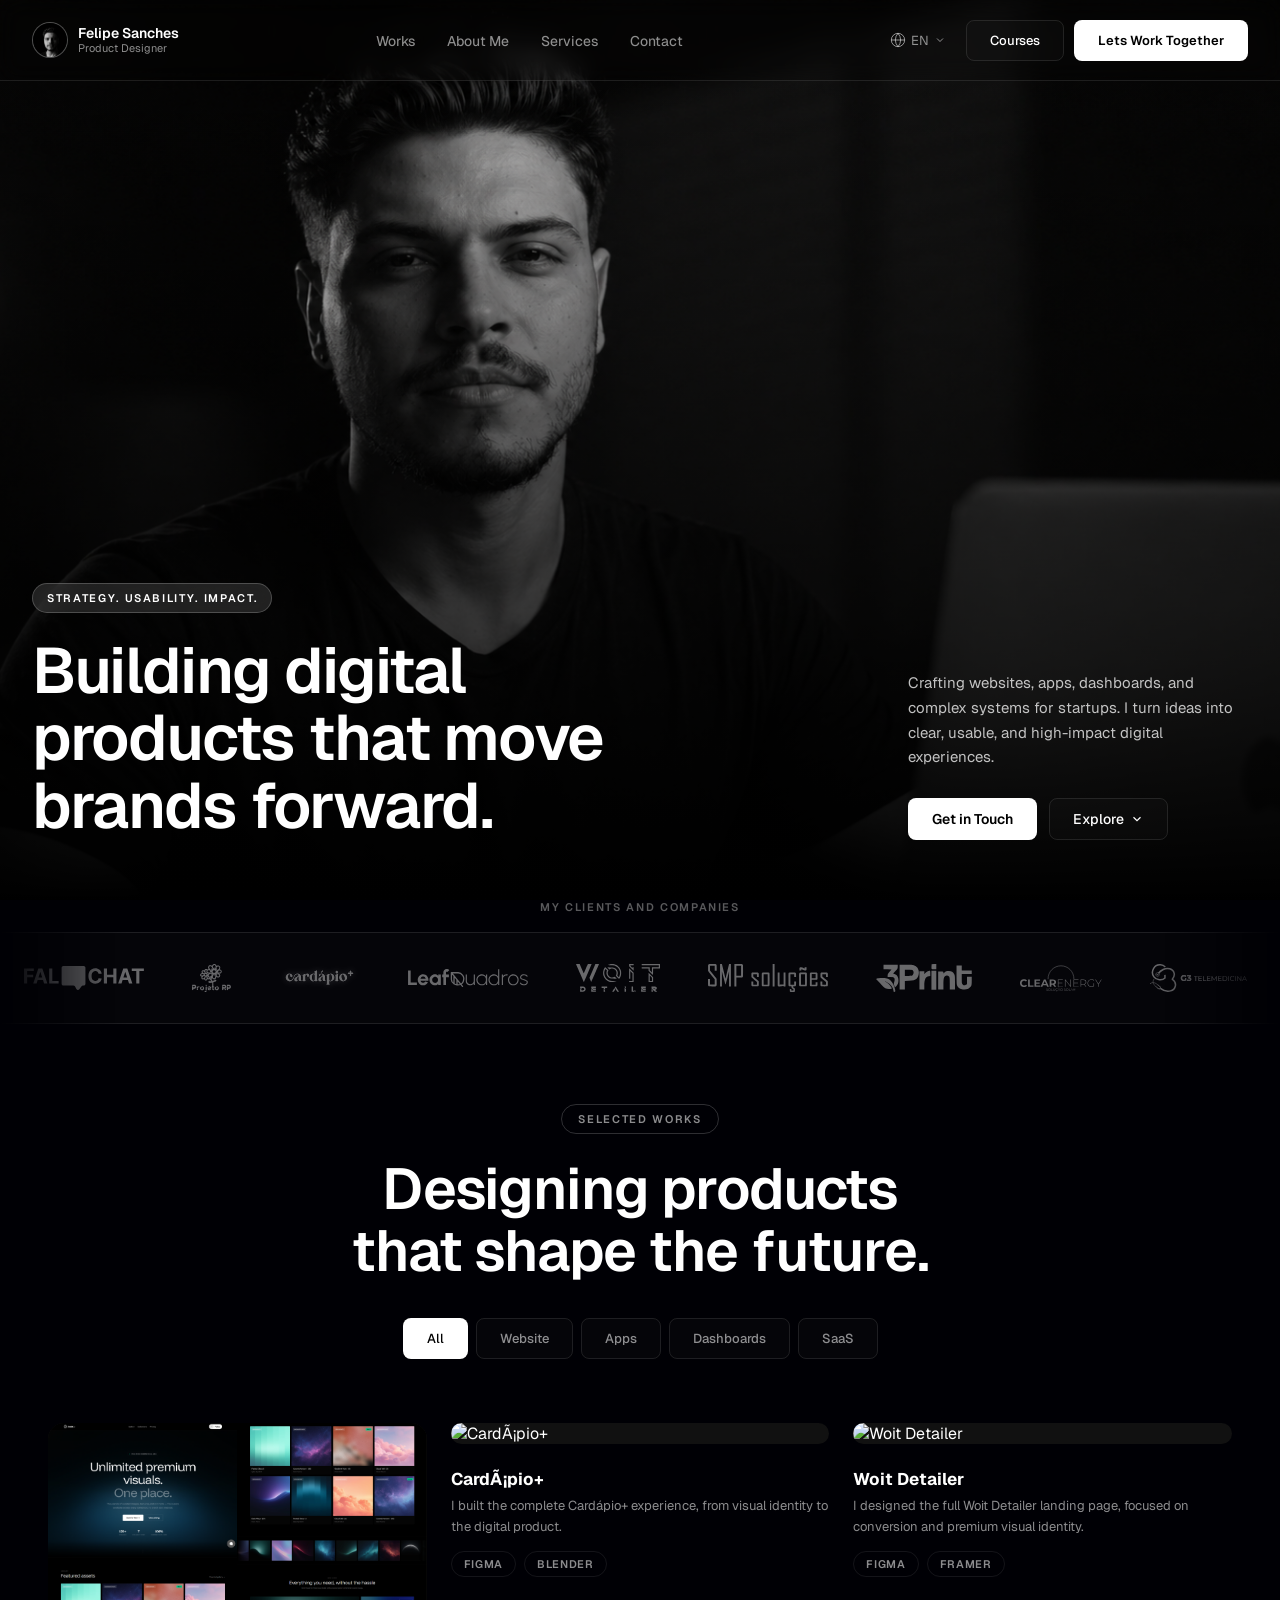
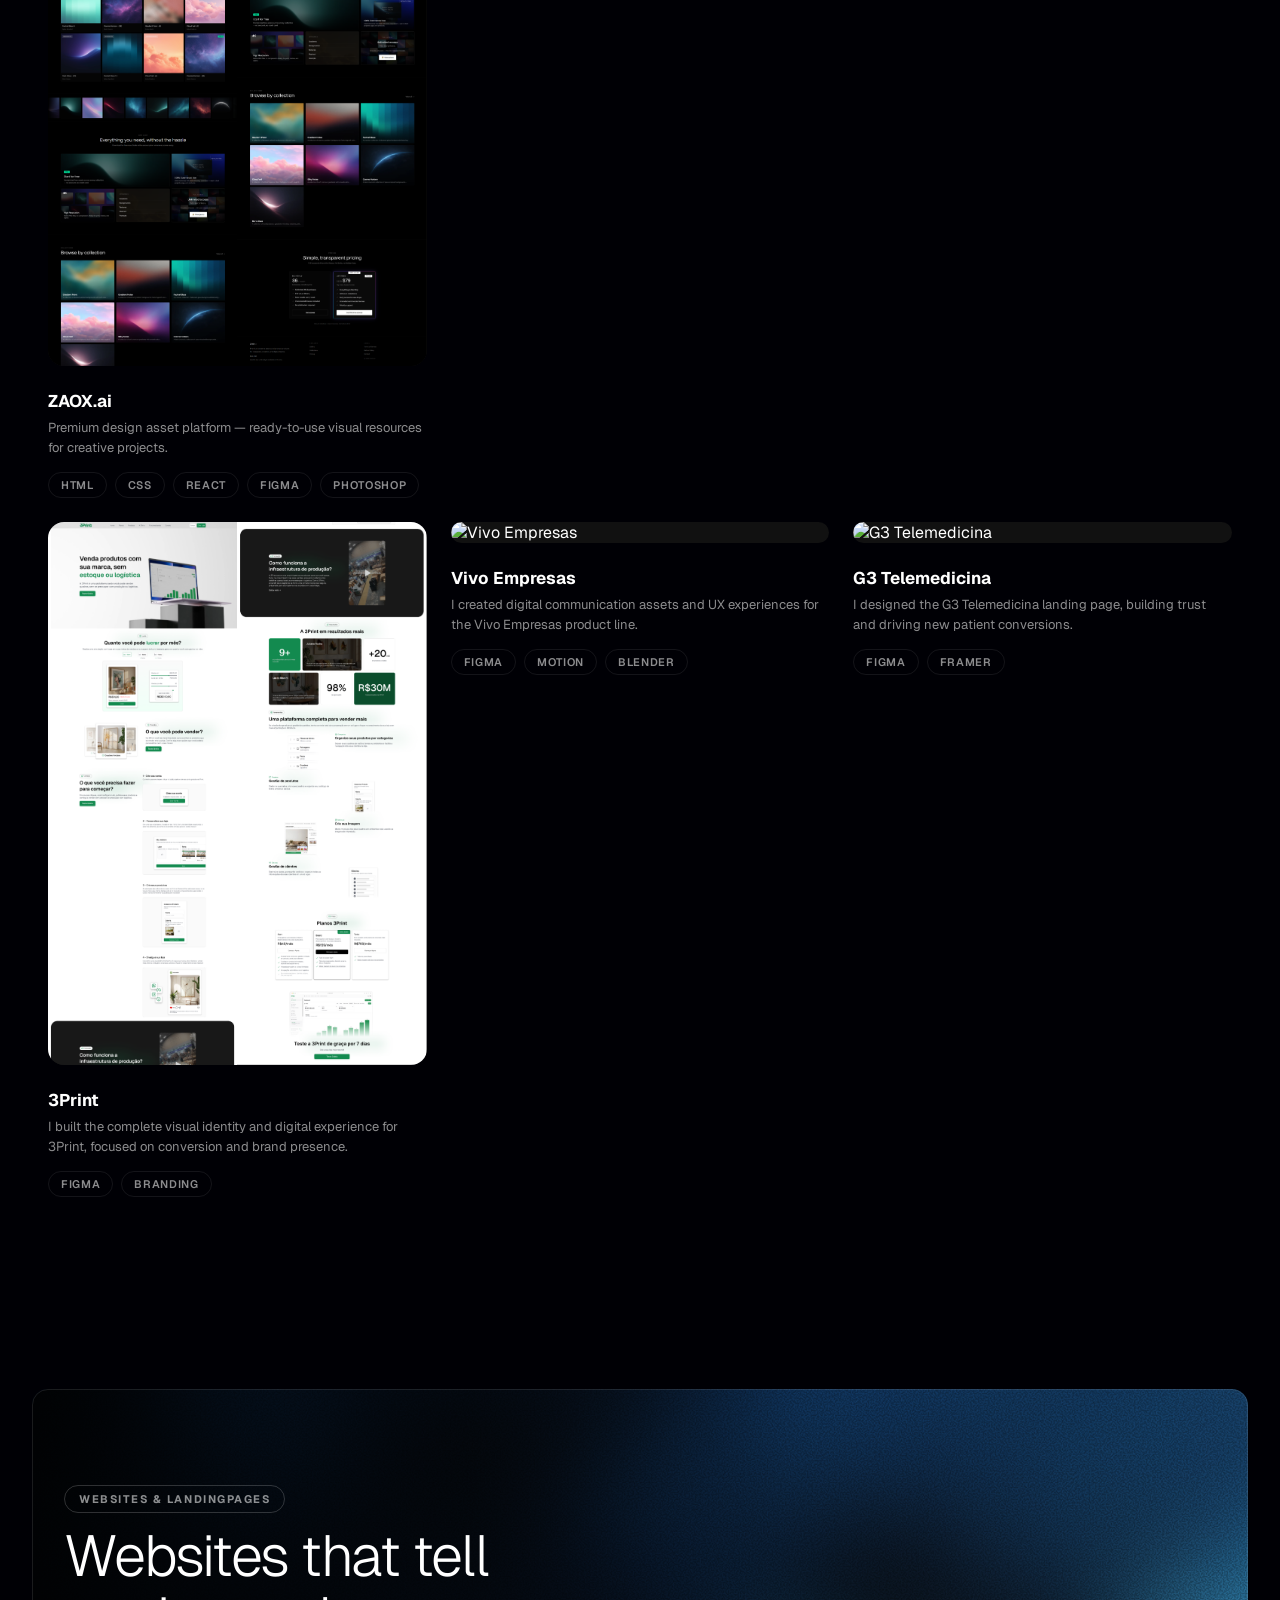
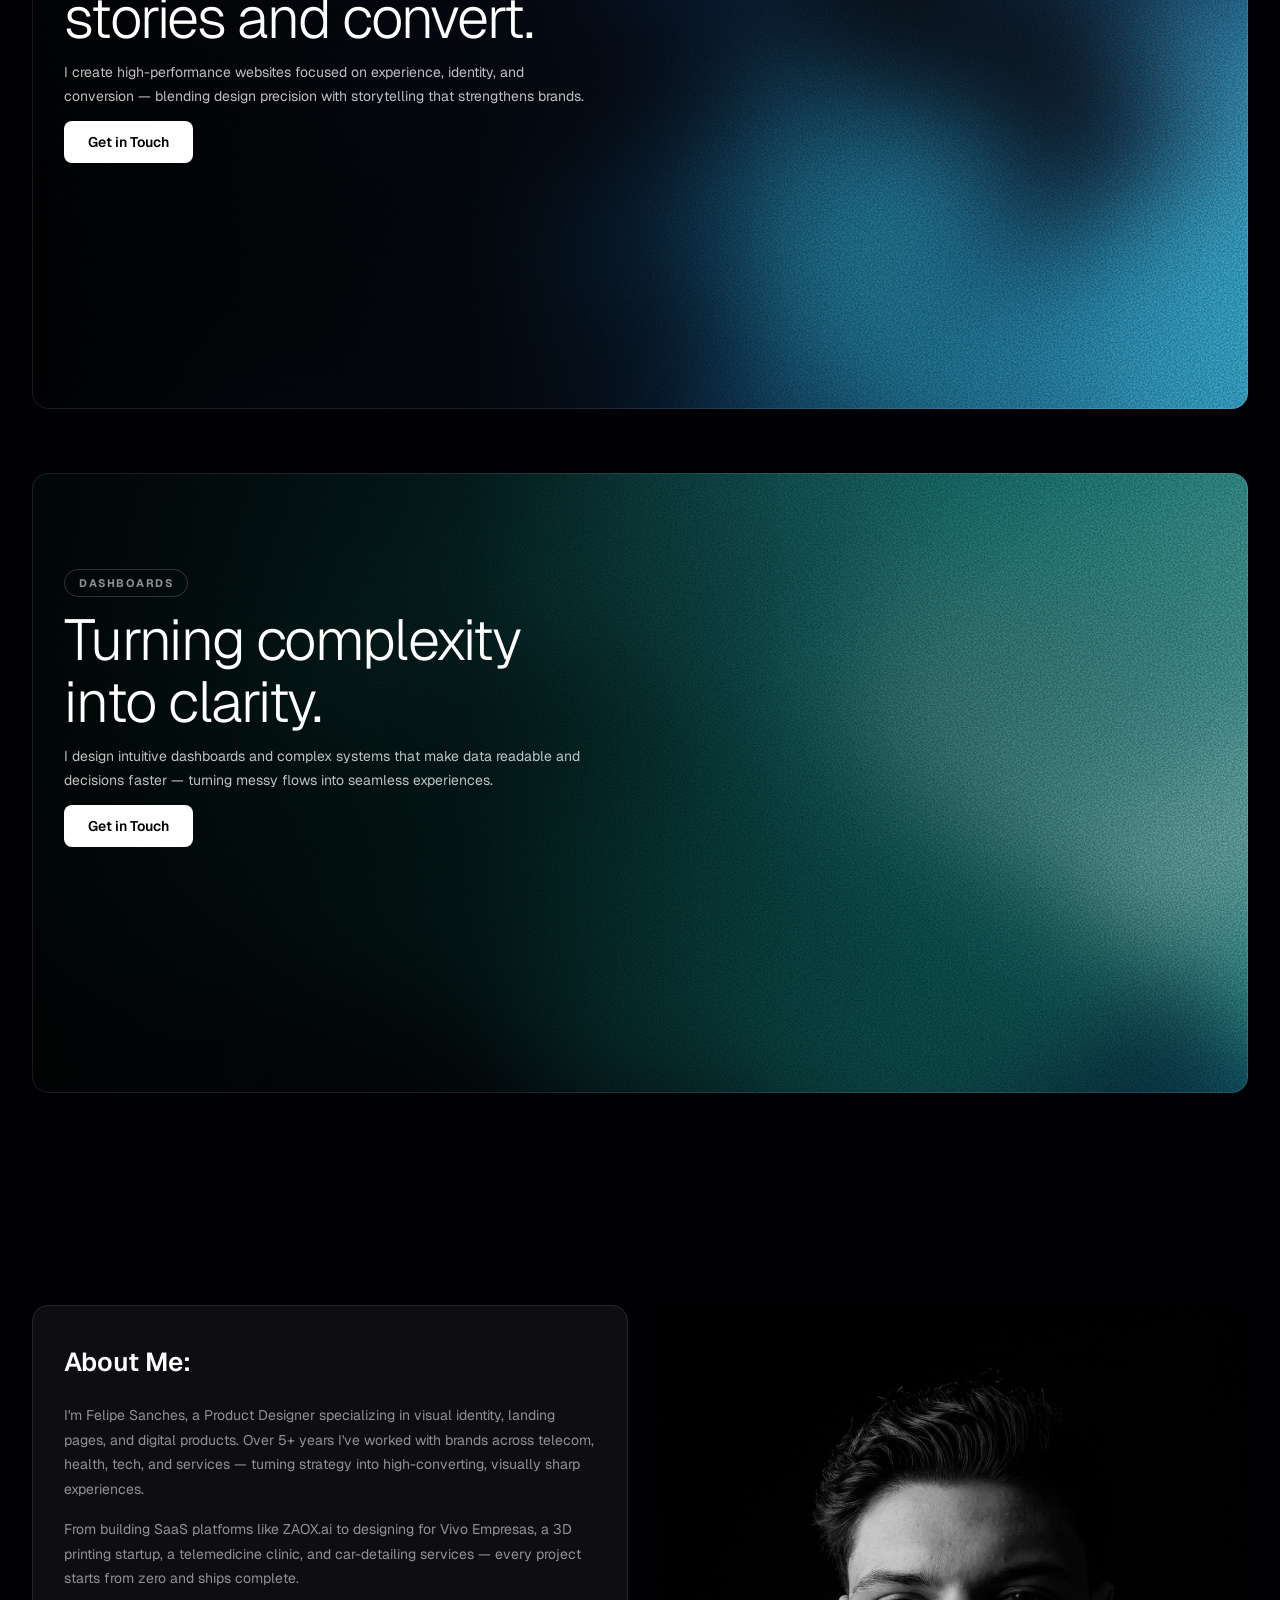
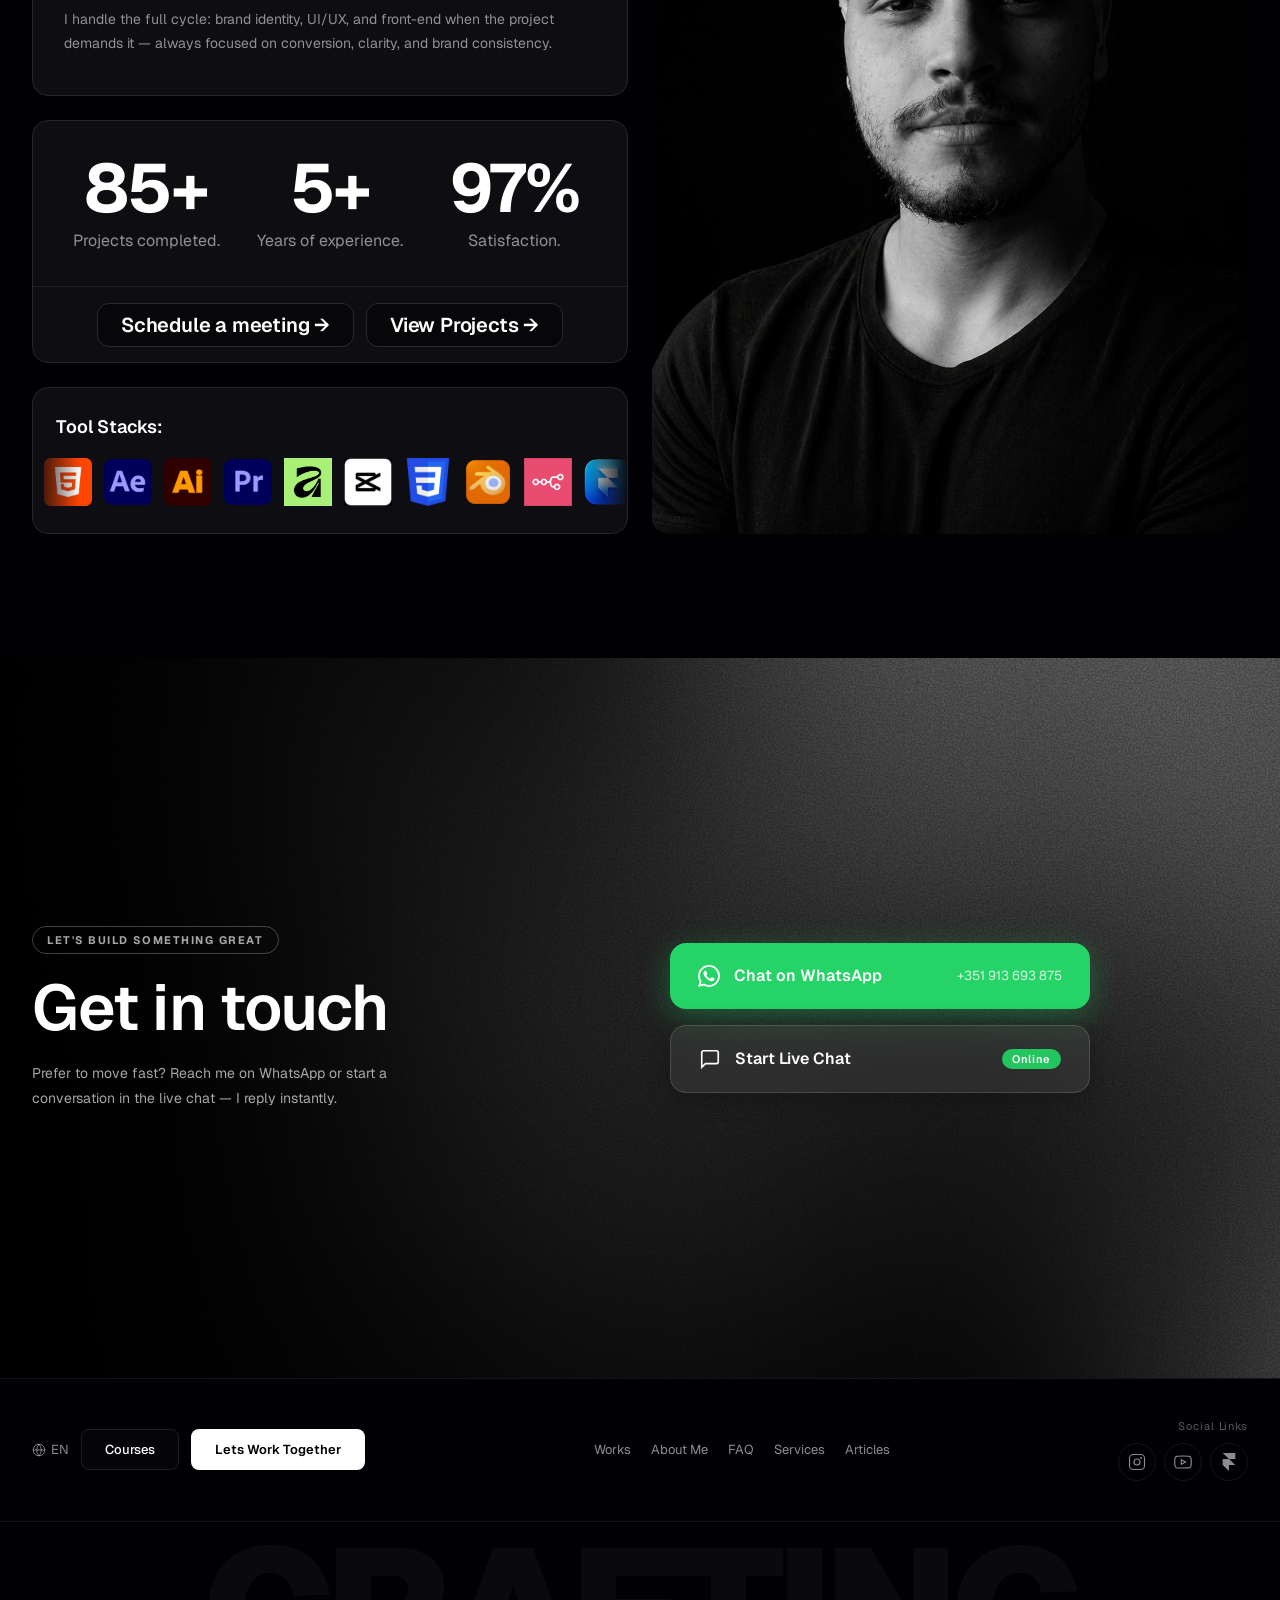
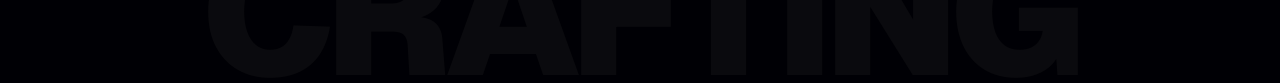
==== index.html @ 15ce6ab5 "fix: rename image files with spaces to hyphens" ====
﻿<!DOCTYPE html>
<html lang="en">
<head>
    <meta charset="UTF-8">
    <meta name="viewport" content="width=device-width, initial-scale=1.0">
    <title>Felipe Sanches | Product Designer</title>
    <meta name="description" content="Product Designer crafting websites, apps, dashboards and complex systems for startups.">
    <link rel="icon" type="image/svg+xml" href="./favicon.svg">
    <link rel="stylesheet" href="styles.css">
    <link rel="preconnect" href="https://fonts.googleapis.com">
    <link rel="preconnect" href="https://fonts.gstatic.com" crossorigin>
    <link href="https://fonts.googleapis.com/css2?family=Geist:wght@100..900&display=swap" rel="stylesheet">
</head>
<body>

    <!-- NAVBAR -->
    <nav class="navbar" id="navbar">
        <div class="nav-inner">
            <a href="#" class="nav-logo">
                <div class="nav-logo-avatar"><img src="./img/FelipeSanches.png" alt="Felipe Sanches"></div>
                <div class="nav-logo-text">
                    <span class="nav-logo-name">Felipe Sanches</span>
                    <span class="nav-logo-role">Product Designer</span>
                </div>
            </a>
            <ul class="nav-links" id="navLinks">
                <li><a href="#works" class="nav-link">Works</a></li>
                <li><a href="#about" class="nav-link">About Me</a></li>
                <li><a href="#services" class="nav-link">Services</a></li>
                <li><a href="#contact" class="nav-link">Contact</a></li>
            </ul>
            <div class="nav-actions">
                <div class="lang-selector" onclick="toggleLang()" style="cursor:pointer" title="Switch language / Trocar idioma">
                    <svg width="16" height="16" viewBox="0 0 24 24" fill="none" stroke="currentColor" stroke-width="1.5"><circle cx="12" cy="12" r="10"/><path d="M2 12h20M12 2a15.3 15.3 0 0 1 4 10 15.3 15.3 0 0 1-4 10 15.3 15.3 0 0 1-4-10 15.3 15.3 0 0 1 4-10z"/></svg>
                    <span class="lang-label">EN</span>
                    <svg width="12" height="12" viewBox="0 0 24 24" fill="none" stroke="currentColor" stroke-width="2"><path d="m6 9 6 6 6-6"/></svg>
                </div>
                <a href="#contact" class="btn-courses">Courses</a>
                <a href="#contact" class="btn-cta">Lets Work Together</a>
            </div>
            <button class="menu-btn" id="menuBtn" aria-label="Menu">
                <span></span><span></span>
            </button>
        </div>
        <div class="mobile-menu" id="mobileMenu">
            <ul>
                <li><a href="#works">Works</a></li>
                <li><a href="#about">About Me</a></li>
                <li><a href="#services">Services</a></li>
                <li><a href="#contact">Contact</a></li>
            </ul>
            <a href="#contact" class="btn-cta w-full">Lets Work Together</a>
        </div>
    </nav>

    <!-- HERO -->
    <section class="hero" id="home">
        <div class="hero-bg">
            <img src="./img/FelipeSanchesHERObg.png" alt="Designer working" class="hero-img">
            <div class="hero-overlay"></div>
        </div>
        <div class="hero-inner">
            <div class="hero-content">
                <div class="hero-badge">STRATEGY. USABILITY. IMPACT.</div>
                <h1 class="hero-heading">Building digital<br>products that move<br>brands forward.</h1>
            </div>
            <div class="hero-right">
                <p class="hero-desc">Crafting websites, apps, dashboards, and complex systems for startups. I turn ideas into clear, usable, and high-impact digital experiences.</p>
                <div class="hero-btns">
                    <a href="#contact" class="btn-primary">Get in Touch</a>
                    <a href="#works" class="btn-ghost"><span data-i18n="hero.explore">Explore</span> <svg width="14" height="14" viewBox="0 0 24 24" fill="none" stroke="currentColor" stroke-width="2"><path d="m6 9 6 6 6-6"/></svg></a>
                </div>
            </div>
        </div>
    </section>

    <!-- CLIENTS -->
    <section class="clients">
        <p class="clients-label">MY CLIENTS AND COMPANIES</p>
        <div class="clients-track-wrapper">
            <div class="clients-track">
                <div class="clients-logos">
                    <span class="client-logo"><img src="./img/Empresas/FALAICHAT.svg" alt="Falaichat"></span>
                    <span class="client-logo"><img src="./img/Empresas/Frame-135.svg" alt="Cliente"></span>
                    <span class="client-logo"><img src="./img/Empresas/Frame-136.svg" alt="Cliente"></span>
                    <span class="client-logo"><img src="./img/Empresas/Frame-14.svg" alt="Cliente"></span>
                    <span class="client-logo"><img src="./img/Empresas/Frame-47.svg" alt="Cliente"></span>
                    <span class="client-logo"><img src="./img/Empresas/Group-34.svg" alt="Cliente"></span>
                    <span class="client-logo"><img src="./img/Empresas/3printsvg-2.svg" alt="3Print"></span>
                    <span class="client-logo"><img src="./img/Empresas/CLEARENERGYLogoPP-1.svg" alt="Clear Energy"></span>
                    <span class="client-logo"><img src="./img/Empresas/layer1.svg" alt="Cliente"></span>
                    <span class="client-logo"><img src="./img/Empresas/LOGO-BILLACHI-PARA-FUNDO-BRANCO-2.svg" alt="Billachi"></span>
                    <span class="client-logo"><img src="./img/Empresas/path1.svg" alt="Cliente"></span>
                    <span class="client-logo"><img src="./img/Empresas/Zaox.svg" alt="ZAOX.ai"></span>
                </div>
                <div class="clients-logos" aria-hidden="true">
                    <span class="client-logo"><img src="./img/Empresas/FALAICHAT.svg" alt="Falaichat"></span>
                    <span class="client-logo"><img src="./img/Empresas/Frame-135.svg" alt="Cliente"></span>
                    <span class="client-logo"><img src="./img/Empresas/Frame-136.svg" alt="Cliente"></span>
                    <span class="client-logo"><img src="./img/Empresas/Frame-14.svg" alt="Cliente"></span>
                    <span class="client-logo"><img src="./img/Empresas/Frame-47.svg" alt="Cliente"></span>
                    <span class="client-logo"><img src="./img/Empresas/Group-34.svg" alt="Cliente"></span>
                    <span class="client-logo"><img src="./img/Empresas/3printsvg-2.svg" alt="3Print"></span>
                    <span class="client-logo"><img src="./img/Empresas/CLEARENERGYLogoPP-1.svg" alt="Clear Energy"></span>
                    <span class="client-logo"><img src="./img/Empresas/layer1.svg" alt="Cliente"></span>
                    <span class="client-logo"><img src="./img/Empresas/LOGO-BILLACHI-PARA-FUNDO-BRANCO-2.svg" alt="Billachi"></span>
                    <span class="client-logo"><img src="./img/Empresas/path1.svg" alt="Cliente"></span>
                    <span class="client-logo"><img src="./img/Empresas/Zaox.svg" alt="ZAOX.ai"></span>
                </div>
                <div class="clients-logos" aria-hidden="true">
                    <span class="client-logo"><img src="./img/Empresas/FALAICHAT.svg" alt="Falaichat"></span>
                    <span class="client-logo"><img src="./img/Empresas/Frame-135.svg" alt="Cliente"></span>
                    <span class="client-logo"><img src="./img/Empresas/Frame-136.svg" alt="Cliente"></span>
                    <span class="client-logo"><img src="./img/Empresas/Frame-14.svg" alt="Cliente"></span>
                    <span class="client-logo"><img src="./img/Empresas/Frame-47.svg" alt="Cliente"></span>
                    <span class="client-logo"><img src="./img/Empresas/Group-34.svg" alt="Cliente"></span>
                    <span class="client-logo"><img src="./img/Empresas/3printsvg-2.svg" alt="3Print"></span>
                    <span class="client-logo"><img src="./img/Empresas/CLEARENERGYLogoPP-1.svg" alt="Clear Energy"></span>
                    <span class="client-logo"><img src="./img/Empresas/layer1.svg" alt="Cliente"></span>
                    <span class="client-logo"><img src="./img/Empresas/LOGO-BILLACHI-PARA-FUNDO-BRANCO-2.svg" alt="Billachi"></span>
                    <span class="client-logo"><img src="./img/Empresas/path1.svg" alt="Cliente"></span>
                    <span class="client-logo"><img src="./img/Empresas/Zaox.svg" alt="ZAOX.ai"></span>
                </div>
            </div>
        </div>
    </section>

    <!-- SELECTED WORKS -->
    <section class="works" id="works">
        <div class="works-header">
            <div class="works-tag-pill">SELECTED WORKS</div>
            <h2 class="works-title">Designing products<br>that shape the future.</h2>
            <div class="works-filters">
                <button class="filter-btn active" data-filter="all">All</button>
                <button class="filter-btn" data-filter="website">Website</button>
                <button class="filter-btn" data-filter="apps">Apps</button>
                <button class="filter-btn" data-filter="dashboards">Dashboards</button>
                <button class="filter-btn" data-filter="saas">SaaS</button>
            </div>
        </div>
        <div class="works-grid" id="worksGrid">
            <div class="work-card" data-category="saas website" data-i18n-desc="proj.zaox.desc"
                data-title="ZAOX.ai"
                data-badge="SAAS"
                data-desc="Premium design asset platform â€” ready-to-use visual resources for creative projects."
                data-client="ZAOX.ai"
                data-services="UI/UX Design, Branding, Development"
                data-industry="Design Tools"
                data-country="Brasil"
                data-img="./img/Projetos/ZAOX.ai-LP.png"
                data-link="https://zaoxai.art"
                data-gallery='["./img/Projetos/ZAOX.ai-GALLERY.png","./img/Projetos/ZAOX.ai-POST-1.png","./img/Projetos/ZAOX.ai-POST-2.png","./img/Projetos/ZAOX.ai-POST-3.png","./img/Projetos/ZAOX.ai-POST-4.png"]'>
                <div class="work-card-img">
                    <img src="./img/Projetos/ZAOX.ai-view.png" alt="ZAOX.ai" loading="lazy">
                    <div class="work-card-overlay"><a href="#" class="work-view-btn js-open-project">View Project &#x2197;</a></div>
                </div>
                <div class="work-card-info">
                    <h3 class="work-card-title">ZAOX.ai</h3>
                    <p class="work-card-desc">Premium design asset platform â€” ready-to-use visual resources for creative projects.</p>
                    <div class="work-card-tags"><span class="work-tag">HTML</span><span class="work-tag">CSS</span><span class="work-tag">REACT</span><span class="work-tag">FIGMA</span><span class="work-tag">PHOTOSHOP</span></div>
                </div>
            </div>
            <div class="work-card" data-category="saas dashboards" data-i18n-desc="proj.cardapio.desc"
                data-title="CardÃ¡pio+"
                data-badge="SAAS"
                data-desc="I built the complete CardÃ¡pio+ experience, from visual identity to the digital product."
                data-client="CardÃ¡pio+"
                data-services="UI/UX Design, Branding"
                data-industry="Food &amp; Tech"
                data-country="Brasil"
                data-img="./img/projetos/Cardapio-projeto.png"
                data-link="">
                <div class="work-card-img">
                    <img src="./img/projetos/Cardapio-view.png" alt="CardÃ¡pio+" loading="lazy">
                    <div class="work-card-overlay"><a href="#" class="work-view-btn js-open-project">View Project &#x2197;</a></div>
                </div>
                <div class="work-card-info">
                    <h3 class="work-card-title">CardÃ¡pio+</h3>
                    <p class="work-card-desc">I built the complete CardÃ¡pio+ experience, from visual identity to the digital product.</p>
                    <div class="work-card-tags"><span class="work-tag">FIGMA</span><span class="work-tag">BLENDER</span></div>
                </div>
            </div>
            <div class="work-card" data-category="website" data-i18n-desc="proj.woit.desc"
                data-title="Woit Detailer"
                data-badge="WEBSITE"
                data-desc="I designed the full Woit Detailer landing page, focused on conversion and premium visual identity."
                data-client="Woit Detailer"
                data-services="UI/UX Design, Landing Page"
                data-industry="Automotive"
                data-country="Brasil"
                data-img="./img/projetos/Woit-LP.png"
                data-link="">
                <div class="work-card-img">
                    <img src="./img/projetos/Woit-view.png" alt="Woit Detailer" loading="lazy">
                    <div class="work-card-overlay"><a href="#" class="work-view-btn js-open-project">View Project &#x2197;</a></div>
                </div>
                <div class="work-card-info">
                    <h3 class="work-card-title">Woit Detailer</h3>
                    <p class="work-card-desc">I designed the full Woit Detailer landing page, focused on conversion and premium visual identity.</p>
                    <div class="work-card-tags"><span class="work-tag">FIGMA</span><span class="work-tag">FRAMER</span></div>
                </div>
            </div>
            <div class="work-card" data-category="saas" data-i18n-desc="proj.3print.desc"
                data-title="3Print"
                data-badge="SAAS"
                data-desc="I built the complete visual identity and digital experience for 3Print, focused on conversion and brand presence."
                data-client="3Print"
                data-services="UI/UX Design, Branding"
                data-industry="3D Printing"
                data-country="Brasil"
                data-img="./img/Projetos/3print-LP.png"
                data-link="">
                <div class="work-card-img">
                    <img src="./img/Projetos/3Print-view.png" alt="3Print" loading="lazy">
                    <div class="work-card-overlay"><a href="#" class="work-view-btn js-open-project">View Project &#x2197;</a></div>
                </div>
                <div class="work-card-info">
                    <h3 class="work-card-title">3Print</h3>
                    <p class="work-card-desc">I built the complete visual identity and digital experience for 3Print, focused on conversion and brand presence.</p>
                    <div class="work-card-tags"><span class="work-tag">FIGMA</span><span class="work-tag">BRANDING</span></div>
                </div>
            </div>
            <div class="work-card" data-category="website" data-i18n-desc="proj.vivo.desc"
                data-title="Vivo Empresas"
                data-badge="WEBSITE"
                data-desc="I created digital communication assets and UX experiences for the Vivo Empresas product line."
                data-client="Vivo Empresas"
                data-services="UI/UX Design, Motion"
                data-industry="Telecom"
                data-country="Brasil"
                data-img="./img/projetos/VivoEmpresas-LP.png"
                data-videos='["./img/projetos/VivoChip-video.mp4","./img/projetos/VivoSMP-video.mp4"]'
                data-link="">
                <div class="work-card-img">
                    <img src="./img/projetos/VivoEmpresas-view.png" alt="Vivo Empresas" loading="lazy">
                    <div class="work-card-overlay"><a href="#" class="work-view-btn js-open-project">View Project &#x2197;</a></div>
                </div>
                <div class="work-card-info">
                    <h3 class="work-card-title">Vivo Empresas</h3>
                    <p class="work-card-desc">I created digital communication assets and UX experiences for the Vivo Empresas product line.</p>
                    <div class="work-card-tags"><span class="work-tag">FIGMA</span><span class="work-tag">MOTION</span><span class="work-tag">BLENDER</span></div>
                </div>
            </div>
            <div class="work-card" data-category="website" data-i18n-desc="proj.g3.desc"
                data-title="G3 Telemedicina"
                data-badge="WEBSITE"
                data-desc="I designed the G3 Telemedicina landing page, building trust and driving new patient conversions."
                data-client="G3 Telemedicina"
                data-services="UI/UX Design, Landing Page"
                data-industry="Health &amp; Tech"
                data-country="Brasil"
                data-img="./img/projetos/G3telemedicina-LP.png"
                data-link="">
                <div class="work-card-img">
                    <img src="./img/projetos/G3telemedicina-view.png" alt="G3 Telemedicina" loading="lazy">
                    <div class="work-card-overlay"><a href="#" class="work-view-btn js-open-project">View Project &#x2197;</a></div>
                </div>
                <div class="work-card-info">
                    <h3 class="work-card-title">G3 Telemedicina</h3>
                    <p class="work-card-desc">I designed the G3 Telemedicina landing page, building trust and driving new patient conversions.</p>
                    <div class="work-card-tags"><span class="work-tag">FIGMA</span><span class="work-tag">FRAMER</span></div>
                </div>
            </div>
        </div>
    </section>

    <!-- SERVICES -->
    <section class="services" id="services">
        <div class="service-block">
            <div class="service-media" aria-hidden="true">
                <img src="./img/bg1.png" alt="" class="service-video">
            </div>
            <div class="service-info">
                <div class="service-tag">WEBSITES &amp; LANDINGPAGES</div>
                <h2 class="service-title">Websites that tell<br>stories and convert.</h2>
                <p class="service-desc">I create high-performance websites focused on experience, identity, and conversion â€” blending design precision with storytelling that strengthens brands.</p>
                <a href="#contact" class="btn-primary">Get in Touch</a>
            </div>
        </div>
        <div class="service-block service-block--reverse">
            <div class="service-media" aria-hidden="true">
                <img src="./img/bg2.png" alt="" class="service-video">
            </div>
            <div class="service-info">
                <div class="service-tag">DASHBOARDS</div>
                <h2 class="service-title">Turning complexity<br>into clarity.</h2>
                <p class="service-desc">I design intuitive dashboards and complex systems that make data readable and decisions faster â€” turning messy flows into seamless experiences.</p>
                <a href="#contact" class="btn-primary">Get in Touch</a>
            </div>
        </div>
    </section>

    <!-- ABOUT -->
    <section class="about" id="about">
        <div class="about-inner">
            <div class="about-left">
                <div class="about-card">
                    <h2 class="about-card-title">About Me:</h2>
                    <div class="about-card-text">
                        <p>I'm Felipe Sanches, a Product Designer specializing in visual identity, landing pages, and digital products. Over 5+ years I've worked with brands across telecom, health, tech, and services â€” turning strategy into high-converting, visually sharp experiences.</p>
                        <p>From building SaaS platforms like ZAOX.ai to designing for Vivo Empresas, a 3D printing startup, a telemedicine clinic, and car-detailing services â€” every project starts from zero and ships complete.</p>
                        <p>I handle the full cycle: brand identity, UI/UX, and front-end when the project demands it â€” always focused on conversion, clarity, and brand consistency.</p>
                    </div>
                </div>
                <div class="about-insights">
                    <div class="about-stats">
                        <div class="about-stat">
                            <strong>85+</strong>
                            <span>Projects completed.</span>
                        </div>
                        <div class="about-stat">
                            <strong>5+</strong>
                            <span>Years of experience.</span>
                        </div>
                        <div class="about-stat">
                            <strong>97%</strong>
                            <span>Satisfaction.</span>
                        </div>
                    </div>
                    <div class="about-actions">
                        <a href="#contact" class="about-action-btn">Schedule a meeting &#8594;</a>
                        <a href="#works" class="about-action-btn">View Projects &#8594;</a>
                    </div>
                </div>
                <div class="tools-section">
                    <h3 class="tools-title">Tool Stacks:</h3>
                    <div class="tools-track-wrapper">
                        <div class="tools-track">
                            <div class="tools-logos">
                                <div class="tool-item" title="HTML5"><img src="./img/stack/3291670.png" alt="HTML5"></div>
                                <div class="tool-item" title="After Effects"><img src="./img/stack/Adobe_After_Effects_CC_icon.svg.png" alt="After Effects"></div>
                                <div class="tool-item" title="Illustrator"><img src="./img/stack/Adobe_Illustrator_CC_icon.svg.png" alt="Illustrator"></div>
                                <div class="tool-item" title="Premiere Pro"><img src="./img/stack/Adobe_Premiere_Pro_CC_icon.svg.png" alt="Premiere Pro"></div>
                                <div class="tool-item" title="Affinity"><img src="./img/stack/Affinity_(App)_Logo.png" alt="Affinity"></div>
                                <div class="tool-item" title="CapCut"><img src="./img/stack/capcut.png" alt="CapCut"></div>
                                <div class="tool-item" title="CSS3"><img src="./img/stack/CSS3_logo.png" alt="CSS3"></div>
                                <div class="tool-item" title="Blender"><img src="./img/stack/hces62wgka951.png" alt="Blender"></div>
                                <div class="tool-item" title="Maze"><img src="./img/stack/Icon.png" alt="Maze"></div>
                                <div class="tool-item" title="Tool"><img src="./img/stack/KO69hv7r2jYXTKBqqgcCDG2dfo.avif" alt="Tool"></div>
                                <div class="tool-item" title="Tool"><img src="./img/stack/xwl17PxHJRn6p0K1BT1H9bybU0.avif" alt="Tool"></div>
                                <div class="tool-item" title="Tool"><img src="./img/stack/Y9cfcwxthHfkNhD8wKamxbEbVas.avif" alt="Tool"></div>
                            </div>
                            <div class="tools-logos" aria-hidden="true">
                                <div class="tool-item" title="HTML5"><img src="./img/stack/3291670.png" alt="HTML5"></div>
                                <div class="tool-item" title="After Effects"><img src="./img/stack/Adobe_After_Effects_CC_icon.svg.png" alt="After Effects"></div>
                                <div class="tool-item" title="Illustrator"><img src="./img/stack/Adobe_Illustrator_CC_icon.svg.png" alt="Illustrator"></div>
                                <div class="tool-item" title="Premiere Pro"><img src="./img/stack/Adobe_Premiere_Pro_CC_icon.svg.png" alt="Premiere Pro"></div>
                                <div class="tool-item" title="Affinity"><img src="./img/stack/Affinity_(App)_Logo.png" alt="Affinity"></div>
                                <div class="tool-item" title="CapCut"><img src="./img/stack/capcut.png" alt="CapCut"></div>
                                <div class="tool-item" title="CSS3"><img src="./img/stack/CSS3_logo.png" alt="CSS3"></div>
                                <div class="tool-item" title="Blender"><img src="./img/stack/hces62wgka951.png" alt="Blender"></div>
                                <div class="tool-item" title="Maze"><img src="./img/stack/Icon.png" alt="Maze"></div>
                                <div class="tool-item" title="Tool"><img src="./img/stack/KO69hv7r2jYXTKBqqgcCDG2dfo.avif" alt="Tool"></div>
                                <div class="tool-item" title="Tool"><img src="./img/stack/xwl17PxHJRn6p0K1BT1H9bybU0.avif" alt="Tool"></div>
                                <div class="tool-item" title="Tool"><img src="./img/stack/Y9cfcwxthHfkNhD8wKamxbEbVas.avif" alt="Tool"></div>
                            </div>
                        </div>
                    </div>
                </div>
            </div>
            <div class="about-photo">
                <img src="./img/FelipeSanches.png" alt="Felipe Sanches" loading="lazy">
            </div>
        </div>
    </section>

    <!-- CONTACT -->
    <section class="contact" id="contact">
        <div class="contact-bg">
            <img src="./img/BGcontact.jpg" alt="Studio" loading="lazy">
            <div class="contact-overlay"></div>
        </div>
        <div class="contact-content">
            <div class="contact-left">
                <div class="contact-tag">LET'S BUILD SOMETHING GREAT</div>
                <h2 class="contact-title">Get in touch</h2>
                <p class="contact-desc">Prefer to move fast? Reach me on WhatsApp or start a conversation in the live chat â€” I reply instantly.</p>
            </div>
            <div class="contact-actions">
                <a class="contact-btn contact-btn--whatsapp"
                   href="https://wa.me/351913693875?text=Hi%20Felipe%2C%20I%20found%20your%20portfolio%20and%20I'd%20like%20to%20talk%20about%20a%20project."
                   target="_blank" rel="noopener noreferrer">
                    <svg width="22" height="22" viewBox="0 0 24 24" fill="currentColor"><path d="M17.472 14.382c-.297-.149-1.758-.867-2.03-.967-.273-.099-.471-.148-.67.15-.197.297-.767.966-.94 1.164-.173.199-.347.223-.644.075-.297-.15-1.255-.463-2.39-1.475-.883-.788-1.48-1.761-1.653-2.059-.173-.297-.018-.458.13-.606.134-.133.298-.347.446-.52.149-.174.198-.298.298-.497.099-.198.05-.371-.025-.52-.075-.149-.669-1.612-.916-2.207-.242-.579-.487-.5-.669-.51-.173-.008-.371-.01-.57-.01-.198 0-.52.074-.792.372-.272.297-1.04 1.016-1.04 2.479 0 1.462 1.065 2.875 1.213 3.074.149.198 2.096 3.2 5.077 4.487.709.306 1.262.489 1.694.625.712.227 1.36.195 1.871.118.571-.085 1.758-.719 2.006-1.413.248-.694.248-1.289.173-1.413-.074-.124-.272-.198-.57-.347m-5.421 7.403h-.004a9.87 9.87 0 0 1-5.031-1.378l-.361-.214-3.741.982.998-3.648-.235-.374a9.86 9.86 0 0 1-1.51-5.26c.001-5.45 4.436-9.884 9.888-9.884 2.64 0 5.122 1.03 6.988 2.898a9.825 9.825 0 0 1 2.893 6.994c-.003 5.45-4.437 9.884-9.885 9.884m8.413-18.297A11.815 11.815 0 0 0 12.05 0C5.495 0 .16 5.335.157 11.892c0 2.096.547 4.142 1.588 5.945L.057 24l6.305-1.654a11.882 11.882 0 0 0 5.683 1.448h.005c6.554 0 11.89-5.335 11.893-11.893a11.821 11.821 0 0 0-3.48-8.413Z"/></svg>
                    <span data-i18n="contact.wa">Chat on WhatsApp</span>
                    <span class="contact-btn-number">+351 913 693 875</span>
                </a>
                <button class="contact-btn contact-btn--chat" onclick="window.$chatwoot && window.$chatwoot.toggle()">
                    <svg width="22" height="22" viewBox="0 0 24 24" fill="none" stroke="currentColor" stroke-width="1.8"><path d="M21 15a2 2 0 0 1-2 2H7l-4 4V5a2 2 0 0 1 2-2h14a2 2 0 0 1 2 2z"/></svg>
                    <span data-i18n="contact.chat">Start Live Chat</span>
                    <span class="contact-btn-badge">Online</span>
                </button>
            </div>
        </div>
    </section>

    <!-- FOOTER -->
    <footer class="footer">
        <div class="footer-top">
            <div class="footer-left">
                <div class="footer-lang" onclick="toggleLang()" style="cursor:pointer" title="Switch language / Trocar idioma">
                    <svg width="14" height="14" viewBox="0 0 24 24" fill="none" stroke="currentColor" stroke-width="1.5"><circle cx="12" cy="12" r="10"/><path d="M2 12h20M12 2a15.3 15.3 0 0 1 4 10 15.3 15.3 0 0 1-4 10 15.3 15.3 0 0 1-4-10 15.3 15.3 0 0 1 4-10z"/></svg>
                    <span class="lang-label">EN</span>
                </div>
                <a href="#contact" class="btn-courses">Courses</a>
                <a href="#contact" class="btn-cta">Lets Work Together</a>
            </div>
            <nav class="footer-nav">
                <a href="#works">Works</a>
                <a href="#about">About Me</a>
                <a href="#contact">FAQ</a>
                <a href="#services">Services</a>
                <a href="#contact">Articles</a>
            </nav>
            <div class="footer-social">
                <span class="footer-social-label">Social Links</span>
                <div class="footer-social-icons">
                    <a href="#" class="social-icon" aria-label="Instagram">
                        <svg width="18" height="18" viewBox="0 0 24 24" fill="none" stroke="currentColor" stroke-width="1.5"><rect x="2" y="2" width="20" height="20" rx="5"/><circle cx="12" cy="12" r="4"/><circle cx="17.5" cy="6.5" r="0.5" fill="currentColor"/></svg>
                    </a>
                    <a href="#" class="social-icon" aria-label="YouTube">
                        <svg width="18" height="18" viewBox="0 0 24 24" fill="none" stroke="currentColor" stroke-width="1.5"><path d="M22.54 6.42a2.78 2.78 0 0 0-1.95-1.96C18.88 4 12 4 12 4s-6.88 0-8.59.46a2.78 2.78 0 0 0-1.95 1.96A29 29 0 0 0 1 12a29 29 0 0 0 .46 5.58A2.78 2.78 0 0 0 3.41 19.6C5.12 20 12 20 12 20s6.88 0 8.59-.46a2.78 2.78 0 0 0 1.95-1.95A29 29 0 0 0 23 12a29 29 0 0 0-.46-5.58z"/><polygon points="9.75 15.02 15.5 12 9.75 8.98 9.75 15.02"/></svg>
                    </a>
                    <a href="#" class="social-icon" aria-label="Framer">
                        <svg width="18" height="18" viewBox="0 0 14 20" fill="none"><path d="M0 0h14v6.667H7L0 0zM0 6.667h7l7 6.666H0V6.667zM0 13.333h7v6.667L0 13.333z" fill="currentColor"/></svg>
                    </a>
                </div>
            </div>
        </div>
        <div class="footer-divider"></div>
        <div class="footer-big">CRAFTING</div>
    </footer>

    <script src="i18n.js"></script>
    <script src="script.js"></script>
    <script>
      window.chatwootSettings = {"position":"right","type":"standard","launcherTitle":""};
      (function(d,t) {
        var BASE_URL="https://ai.falaichat.com";
        var g=d.createElement(t),s=d.getElementsByTagName(t)[0];
        g.src=BASE_URL+"/packs/js/sdk.js";
        g.async = true;
        s.parentNode.insertBefore(g,s);
        g.onload=function(){
          window.chatwootSDK.run({
            websiteToken: 'HUnubMAcvL75dX8xyGQzCDhK',
            baseUrl: BASE_URL
          })
        }
      })(document,"script");
    </script>
</body>
</html>
---- styles.css ----
/* ===================================================
   FELIPE SANCHES — PORTFOLIO
   Clean, minimal, dark design
   =================================================== */

*, *::before, *::after { margin: 0; padding: 0; box-sizing: border-box; }

:root {
    --bg: rgb(0, 0, 5);
    --bg-card: #111111;
    --bg-card-hover: #161616;
    --text: #ffffff;
    --text-muted: rgba(255,255,255,0.55);
    --text-dim: rgba(255,255,255,0.35);
    --border: rgba(255,255,255,0.08);
    --border-hover: rgba(255,255,255,0.18);
    --radius: 16px;
    --radius-sm: 10px;
    --nav-h: 80px;
    --font: 'Geist', -apple-system, BlinkMacSystemFont, sans-serif;
    --content-max: 1440px;
    --gutter-desktop: 32px;
    --gutter-tablet: 24px;
    --gutter-mobile: 16px;
    /* Framer token equivalents */
    --color-white: #fff;
    --color-black: #000;
    --color-white-70: rgba(255,255,255,0.7);
    -webkit-font-smoothing: antialiased;
    -moz-osx-font-smoothing: grayscale;
}

html { scroll-behavior: smooth; }

html, body, #main {
    box-sizing: border-box;
    margin: 0;
    padding: 0;
}

html body {
    background: rgb(0, 0, 5);
}

body, input, textarea, select, button {
    font-family: var(--font);
}

body {
    background: var(--bg);
    color: var(--text);
    overflow-x: hidden;
    -webkit-font-smoothing: antialiased;
    -moz-osx-font-smoothing: grayscale;
}

img { max-width: 100%; display: block; }
a { text-decoration: none; color: inherit; }
ul { list-style: none; }
h1, h2 { font-weight: 600; }

/* ===================================================
   BUTTONS
   =================================================== */
.btn-primary,
.btn-ghost,
.btn-courses,
.btn-cta,
.filter-btn,
.work-view-btn {
    --button-padding: 12px 24px;
    --border-top-width: 1px;
    --border-right-width: 1px;
    --border-bottom-width: 1px;
    --border-left-width: 1px;
    --border-color: rgba(255, 255, 255, 0.1);
    --border-style: solid;
    display: inline-flex;
    align-items: center;
    justify-content: center;
    gap: 4px;
    width: min-content;
    height: min-content;
    padding: var(--button-padding);
    background-color: rgba(255, 255, 255, 0.02);
    color: var(--text);
    border: none;
    border-radius: 8px;
    text-decoration: none;
    cursor: pointer;
    overflow: visible;
    white-space: nowrap;
    transition: background-color .2s, transform .2s, opacity .2s;
    will-change: auto;
    backdrop-filter: blur(0px);
}

.btn-primary::after,
.btn-ghost::after,
.btn-courses::after,
.btn-cta::after,
.filter-btn::after,
.work-view-btn::after {
    content: "";
    position: absolute;
    inset: 0;
    border-width: var(--border-top-width, 0) var(--border-right-width, 0) var(--border-bottom-width, 0) var(--border-left-width, 0);
    border-style: var(--border-style, solid);
    border-color: var(--border-color, transparent);
    border-radius: inherit;
    box-sizing: border-box;
    pointer-events: none;
}

.btn-primary {
    gap: 6px;
    padding: 12px 24px;
    font-size: 14px;
    font-weight: 600;
    background-color: #fff;
    color: #000;
    .footer-top { width: 100%; padding: 80px var(--gutter-tablet); }
    .footer-divider,
    .footer-big { width: 100%; }
}
.btn-primary:hover { background-color: rgba(255,255,255,0.88); transform: translateY(-1px); }

.btn-ghost {
    gap: 6px;
    padding: 12px 24px;
    font-size: 14px;
    font-weight: 500;
}
.btn-ghost:hover { background: rgba(255,255,255,0.13); transform: translateY(-1px); }

.btn-courses {
    padding: 12px 24px;
    font-size: 13px;
    font-weight: 500;
}
.btn-courses:hover { border-color: rgba(255,255,255,0.5); background: rgba(255,255,255,0.04); }

.btn-cta {
    padding: 12px 24px;
    font-size: 13px;
    font-weight: 600;
    background-color: #fff;
    color: #000;
    --border-color: rgba(255, 255, 255, 0);
}
.btn-cta:hover { background-color: rgba(255,255,255,0.88); }
.btn-cta.w-full { width: 100%; justify-content: center; }

/* ===================================================
   NAVBAR
   =================================================== */
.navbar {
    position: fixed;
    top: 0;
    left: 0;
    right: 0;
    z-index: 1000;
    /* Framer exact values */
    background-color: rgba(0, 0, 0, 0.1);
    backdrop-filter: blur(11.5px);
    -webkit-backdrop-filter: blur(11.5px);
    border-bottom: 1px solid rgba(255, 255, 255, 0.1);
    width: 100%;
    opacity: 1;
}

.nav-inner {
    display: flex;
    flex-flow: row;
    place-content: center;
    align-items: center;
    /* Framer: gap 222px entre logo e links, mas usando space-between + max-width 1200px */
    justify-content: space-between;
    gap: 0;
    max-width: var(--content-max);
    margin: 0 auto;
    padding: 20px var(--gutter-desktop);
    height: var(--nav-h);
    position: relative;
    overflow: visible;
}

.nav-logo {
    display: flex;
    align-items: center;
    gap: 10px;
    flex-shrink: 0;
}
.nav-logo-avatar {
    width: 36px;
    height: 36px;
    border-radius: 50%;
    background: rgba(255,255,255,0.15);
    border: 1px solid var(--border-hover);
    overflow: hidden;
    flex-shrink: 0;
}
.nav-logo-avatar img {
    width: 100%;
    height: 100%;
    object-fit: cover;
    object-position: center top;
    display: block;
}
.nav-logo-text { display: flex; flex-direction: column; line-height: 1.1; }
.nav-logo-name { font-size: 14px; font-weight: 600; }
.nav-logo-role { font-size: 11px; color: var(--text-muted); font-weight: 400; }

.nav-links {
    display: flex;
    align-items: center;
    gap: 8px;
}
.nav-link {
    font-size: 14px;
    font-weight: 450;
    color: var(--text-muted);
    padding: 6px 12px;
    border-radius: 8px;
    transition: color .2s, background .2s;
}
.nav-link:hover { color: #fff; background: rgba(255,255,255,0.06); }

.nav-actions {
    display: flex;
    align-items: center;
    gap: 10px;
}
.lang-selector {
    display: flex;
    align-items: center;
    gap: 5px;
    font-size: 13px;
    color: var(--text-muted);
    cursor: pointer;
    padding: 6px 10px;
    border-radius: 8px;
    transition: background .2s, color .2s;
}
.lang-selector:hover { background: rgba(255,255,255,0.06); color: #fff; }

/* Mobile menu button */
.menu-btn {
    display: none;
    flex-direction: column;
    gap: 5px;
    background: none;
    border: none;
    cursor: pointer;
    padding: 4px;
}
.menu-btn span {
    display: block;
    width: 22px;
    height: 2px;
    background: #fff;
    border-radius: 2px;
    transition: transform .3s, opacity .3s;
}
.menu-btn.open span:first-child { transform: translateY(7px) rotate(45deg); }
.menu-btn.open span:last-child  { transform: translateY(-7px) rotate(-45deg); }

/* Mobile menu */
.mobile-menu {
    display: none;
    flex-direction: column;
    gap: 8px;
    padding: 16px 24px 24px;
    border-top: 1px solid var(--border);
}
.mobile-menu.open { display: flex; }
.mobile-menu ul { display: flex; flex-direction: column; gap: 4px; margin-bottom: 16px; }
.mobile-menu a { font-size: 16px; font-weight: 500; padding: 10px 0; color: var(--text-muted); display: block; }
.mobile-menu a:hover { color: #fff; }

/* ===================================================
   HERO
   =================================================== */
.hero {
    position: relative;
    width: 100%;
    height: 100vh;
    min-height: 600px;
    overflow: hidden;
    display: flex;
    align-items: flex-end;
}

.hero-inner {
    position: relative;
    z-index: 1;
    width: 100%;
    max-width: var(--content-max);
    margin: 0 auto;
    padding: 0 var(--gutter-desktop) 60px;
    display: flex;
    align-items: flex-end;
    justify-content: space-between;
    gap: 32px;
}

.hero-bg {
    position: absolute;
    inset: 0;
    z-index: 0;
}
.hero-img {
    width: 100%;
    height: 100%;
    object-fit: cover;
    object-position: center 30%;
}
.hero-overlay {
    overflow: clip;
    background: linear-gradient(#0000 0%, #000 100%);
    flex: none;
    position: absolute;
    inset: 0;
}

.hero-content {
    max-width: 580px;
}
.hero-badge {
    display: inline-block;
    font-size: 11px;
    font-weight: 600;
    letter-spacing: .15em;
    background: rgba(255,255,255,0.12);
    backdrop-filter: blur(10px);
    border: 1px solid rgba(255,255,255,0.2);
    color: #fff;
    padding: 7px 14px;
    border-radius: 100px;
    margin-bottom: 24px;
}
.hero-heading {
    font-size: clamp(36px, 5vw, 64px);
    font-weight: 600;
    line-height: 1.06;
    letter-spacing: -.02em;
    color: #fff;
}

.hero-right {
    position: relative;
    max-width: 340px;
    text-align: left;
}
.hero-desc {
    font-size: 15px;
    line-height: 1.65;
    color: rgba(255,255,255,0.75);
    margin-bottom: 28px;
}
.hero-btns {
    display: flex;
    align-items: center;
    gap: 12px;
    flex-wrap: wrap;
}

/* ===================================================
   CLIENTS
   =================================================== */
.clients {
    width: 100%;
    max-width: none;
    margin: 0;
    padding: 0;
    display: flex;
    flex-direction: column;
    align-items: center;
    gap: 18px;
}
.clients-label {
    text-align: center;
    font-size: 11px;
    font-weight: 600;
    letter-spacing: .15em;
    color: var(--text-dim);
    margin-bottom: 0;
}
.clients-track-wrapper {
    --border-top-width: 1px;
    --border-right-width: 0px;
    --border-bottom-width: 1px;
    --border-left-width: 0px;
    --border-color: rgba(255, 255, 255, 0.1);
    --border-style: solid;
    width: 100%;
    padding: 32px 0;
    display: flex;
    flex-flow: row;
    align-items: center;
    position: relative;
    overflow: hidden;
    background-color: rgba(255, 255, 255, 0.02);
    -webkit-mask-image: linear-gradient(to right, transparent 0%, black 10%, black 90%, transparent 100%);
    mask-image: linear-gradient(to right, transparent 0%, black 10%, black 90%, transparent 100%);
}
.clients-track-wrapper::after {
    content: "";
    position: absolute;
    inset: 0;
    border-width: var(--border-top-width, 0) var(--border-right-width, 0) var(--border-bottom-width, 0) var(--border-left-width, 0);
    border-color: var(--border-color, transparent);
    border-style: var(--border-style, solid);
    box-sizing: border-box;
    pointer-events: none;
}
.clients-track {
    display: flex;
    width: max-content;
    animation: scroll-logos 28s linear infinite;
}
.clients-logos {
    display: flex;
    align-items: center;
    gap: 48px;
    padding: 0 24px;
    white-space: nowrap;
}
.client-logo {
    display: flex;
    align-items: center;
    justify-content: center;
    flex-shrink: 0;
    opacity: 0.4;
    transition: opacity .3s;
}
.client-logo img {
    height: 28px;
    width: auto;
    max-width: 120px;
    object-fit: contain;
    filter: brightness(0) invert(1);
    display: block;
}
.client-logo:hover { opacity: 0.8; }

@keyframes scroll-logos {
    0%   { transform: translateX(0); }
    100% { transform: translateX(-33.333%); }
}

/* ===================================================
   SELECTED WORKS
   =================================================== */
.works {
    max-width: var(--content-max);
    margin: 0 auto;
    padding: 80px 48px;
    display: flex;
    flex-flow: column;
    place-content: center;
    align-items: center;
    gap: 64px;
}
.works-header {
    text-align: center;
    width: 100%;
    margin-bottom: 0;
}
.works-tag-pill {
    display: inline-block;
    font-size: 11px;
    font-weight: 600;
    letter-spacing: .15em;
    border: 1px solid var(--border-hover);
    color: var(--text-muted);
    padding: 7px 16px;
    border-radius: 100px;
    margin-bottom: 24px;
}
.works-title {
    font-size: clamp(32px, 4.5vw, 58px);
    font-weight: 600;
    line-height: 1.08;
    letter-spacing: -.02em;
    margin-bottom: 36px;
}
.works-filters {
    display: flex;
    align-items: center;
    justify-content: center;
    gap: 8px;
    flex-wrap: wrap;
}
.filter-btn {
    padding: 12px 24px;
    font-size: 13px;
    font-weight: 500;
    color: var(--text-muted);
}
.filter-btn:hover { background-color: rgba(255,255,255,0.07); color: #fff; }
.filter-btn.active {
    background-color: #fff;
    color: #000;
    --border-color: rgba(255,255,255,0);
}

.works-grid {
    width: 100%;
    display: grid;
    grid-template-columns: repeat(3, minmax(0, 1fr));
    gap: 24px;
    align-items: flex-start;
}

.work-card {
    width: 100%;
    height: min-content;
    padding: 0;
    display: flex;
    flex-flow: column;
    gap: 24px;
    place-content: flex-start;
    align-items: flex-start;
    transition: transform .3s;
}
.work-card:hover { transform: translateY(-4px); }
.work-card:hover .work-card-overlay { opacity: 1; }

.work-card-img {
    position: relative;
    width: 100%;
    overflow: hidden;
    border-radius: var(--radius);
    background: var(--bg-card);
}
.work-card-img img {
    width: 100%;
    height: auto;
    display: block;
    object-fit: contain;
    transition: transform .5s ease;
}
.work-card:hover .work-card-img img { transform: scale(1.01); }
.work-card-overlay {
    position: absolute;
    inset: 0;
    background: rgba(0,0,0,0.55);
    display: flex;
    align-items: center;
    justify-content: center;
    opacity: 0;
    transition: opacity .3s;
}
.work-view-btn {
    font-size: 14px;
    font-weight: 600;
    padding: 12px 24px;
    transition: transform .2s;
    background-color: #fff;
    color: #000;
    --border-color: rgba(255, 255, 255, 0);
}
.work-view-btn:hover { background-color: rgba(255,255,255,0.88); transform: scale(1.04); }

.work-card-info { 
    width: 100%;
    padding: 0;
}
.work-card-title { font-size: 17px; font-weight: 700; margin-bottom: 6px; }
.work-card-desc  { font-size: 13px; color: var(--text-muted); line-height: 1.55; margin-bottom: 14px; }
.work-card-tags  { display: flex; gap: 8px; flex-wrap: wrap; }
.work-tag {
    display: inline-flex;
    align-items: center;
    gap: 5px;
    font-size: 11px;
    font-weight: 600;
    letter-spacing: .06em;
    padding: 5px 12px;
    border-radius: 100px;
    border: 1px solid var(--border);
    color: var(--text-muted);
}

/* ===================================================
   SERVICES
   =================================================== */
.services {
    max-width: var(--content-max);
    height: min-content;
    overflow: clip;
    display: flex;
    flex-flow: column;
    flex: 1 0 0;
    place-content: center flex-start;
    align-items: center;
    gap: 64px;
    width: 100%;
    margin: 0 auto;
    padding: 112px var(--gutter-desktop);
    position: relative;
}
.service-block {
    will-change: transform;
    --border-top-width: 1px;
    --border-right-width: 1px;
    --border-bottom-width: 1px;
    --border-left-width: 1px;
    --border-color: rgba(255, 255, 255, 0.1);
    --border-style: solid;
    display: flex;
    flex-flow: column;
    place-content: center flex-start;
    align-items: flex-start;
    gap: 8px;
    width: 100%;
    height: min-content;
    padding: 96px 32px;
    min-height: 620px;
    position: relative;
    overflow: hidden;
    background-color: rgb(0, 0, 5);
    border-radius: 16px;
    opacity: 1;
}

.service-media {
    position: absolute;
    inset: 0;
    z-index: 0;
}

.service-video {
    width: 100%;
    height: 100%;
    object-fit: cover;
    opacity: 0.9;
    transform: scale(1.01);
    transition: transform .8s ease;
}

.service-block:hover .service-video {
    transform: scale(1.04);
}

.service-block::before {
    content: "";
    position: absolute;
    inset: 0;
    z-index: 1;
    background: linear-gradient(90deg, rgba(0, 0, 0, 0.92) 0%, rgba(0, 0, 0, 0.72) 36%, rgba(0, 0, 0, 0.34) 62%, rgba(0, 0, 0, 0.04) 100%);
}

.service-block::after {
    content: "";
    border-width: var(--border-top-width, 0) var(--border-right-width, 0) var(--border-bottom-width, 0) var(--border-left-width, 0);
    border-color: var(--border-color, none);
    border-style: var(--border-style, none);
    box-sizing: border-box;
    border-radius: inherit;
    pointer-events: none;
    width: 100%;
    height: 100%;
    position: absolute;
    top: 0;
    left: 0;
    z-index: 3;
}
.service-info {
    width: min(100%, 540px);
    padding: 0;
    position: relative;
    z-index: 2;
    display: flex;
    flex-direction: column;
    justify-content: flex-start;
    gap: 12px;
}
.service-tag {
    font-size: 11px;
    font-weight: 700;
    letter-spacing: .14em;
    border: 1px solid var(--border-hover);
    display: inline-block;
    padding: 6px 14px;
    border-radius: 100px;
    color: var(--text-muted);
    width: fit-content;
}
.service-title {
    font-size: clamp(36px, 4.5vw, 64px);
    font-weight: 300;
    line-height: 1.08;
    letter-spacing: -.03em;
}
.service-desc {
    font-size: 14px;
    line-height: 1.7;
    color: rgba(255, 255, 255, 0.75);
    max-width: 520px;
}

/* ===================================================
   ABOUT
   =================================================== */
.about {
    max-width: var(--content-max);
    margin: 0 auto;
    padding: 100px var(--gutter-desktop);
}
.about-inner {
    display: flex;
    flex-direction: row;
    gap: 24px;
    margin-bottom: 24px;
    align-items: stretch;
}
.about-left {
    flex: 1 1 0;
    min-width: 0;
    display: flex;
    flex-direction: column;
    gap: 24px;
}
.about-card {
    --border-top-width: 1px;
    --border-right-width: 1px;
    --border-bottom-width: 1px;
    --border-left-width: 1px;
    --border-color: rgba(255, 255, 255, 0.1);
    --border-style: solid;
    background-color: rgba(255, 255, 255, 0.05);
    border-radius: var(--radius);
    width: 100%;
    height: min-content;
    padding: 40px 32px;
    display: flex;
    flex-flow: column;
    place-content: flex-start;
    align-items: flex-start;
    gap: 24px;
    position: relative;
    overflow: visible;
}
.about-card::after {
    content: "";
    position: absolute;
    inset: 0;
    border-width: var(--border-top-width, 0) var(--border-right-width, 0) var(--border-bottom-width, 0) var(--border-left-width, 0);
    border-color: var(--border-color, transparent);
    border-style: var(--border-style, solid);
    box-sizing: border-box;
    border-radius: inherit;
    pointer-events: none;
}
.about-card-title {
    font-size: 26px;
    font-weight: 600;
    margin-bottom: 0;
}
.about-card-text { display: flex; flex-direction: column; gap: 16px; }
.about-card-text p {
    font-size: 14px;
    line-height: 1.75;
    color: var(--text-muted);
}
.about-photo {
    --border-top-width: 1px;
    --border-right-width: 1px;
    --border-bottom-width: 1px;
    --border-left-width: 1px;
    --border-color: rgba(255, 255, 255, 0.1);
    border-radius: var(--radius);
    flex: 1 1 0;
    min-width: 0;
    align-self: stretch;
    overflow: hidden;
    position: relative;
}
.about-photo img { display: block; position: absolute; inset: 0; width: 100%; height: 100%; object-fit: cover; object-position: center 18%; }

.about-insights {
    --border-top-width: 1px;
    --border-right-width: 1px;
    --border-bottom-width: 1px;
    --border-left-width: 1px;
    --border-color: rgba(255, 255, 255, 0.1);
    --border-style: solid;
    position: relative;
    background-color: rgba(255, 255, 255, 0.05);
    border-radius: var(--radius);
    overflow: hidden;
}
.about-insights::after {
    content: "";
    position: absolute;
    inset: 0;
    border-width: var(--border-top-width, 0) var(--border-right-width, 0) var(--border-bottom-width, 0) var(--border-left-width, 0);
    border-color: var(--border-color, transparent);
    border-style: var(--border-style, solid);
    box-sizing: border-box;
    border-radius: inherit;
    pointer-events: none;
}
.about-stats {
    display: grid;
    grid-template-columns: repeat(3, minmax(0, 1fr));
    gap: 20px;
    padding: 34px 32px;
}
.about-stat {
    display: flex;
    flex-direction: column;
    gap: 8px;
    align-items: center;
    text-align: center;
}
.about-stat strong {
    font-size: clamp(44px, 6vw, 68px);
    font-weight: 700;
    letter-spacing: -0.03em;
    line-height: 1;
}
.about-stat span {
    font-size: 16px;
    color: var(--text-muted);
    line-height: 1.4;
}
.about-actions {
    border-top: 1px solid var(--border);
    padding: 16px 24px;
    display: flex;
    justify-content: center;
    gap: 12px;
}
.about-action-btn {
    --border-top-width: 1px;
    --border-right-width: 1px;
    --border-bottom-width: 1px;
    --border-left-width: 1px;
    --border-color: rgba(255, 255, 255, 0.14);
    --border-style: solid;
    display: inline-flex;
    align-items: center;
    justify-content: center;
    padding: 12px 24px;
    position: relative;
    border-radius: 12px;
    background-color: rgba(0, 0, 0, 0.45);
    color: #fff;
    font-size: 20px;
    font-weight: 600;
    line-height: 1;
    letter-spacing: -0.01em;
    transition: transform .2s, background-color .2s;
}
.about-action-btn::after {
    content: "";
    position: absolute;
    inset: 0;
    border-width: var(--border-top-width, 0) var(--border-right-width, 0) var(--border-bottom-width, 0) var(--border-left-width, 0);
    border-color: var(--border-color, transparent);
    border-style: var(--border-style, solid);
    box-sizing: border-box;
    border-radius: inherit;
    pointer-events: none;
}
.about-action-btn:hover {
    transform: translateY(-1px);
    background-color: rgba(255, 255, 255, 0.1);
}

.tools-section {
    --border-top-width: 1px;
    --border-right-width: 1px;
    --border-bottom-width: 1px;
    --border-left-width: 1px;
    --border-color: rgba(255, 255, 255, 0.1);
    --border-style: solid;
    position: relative;
    background-color: rgba(255, 255, 255, 0.05);
    border-radius: var(--radius);
    padding: 28px 0;
    overflow: hidden;
}
.tools-section::after {
    content: "";
    position: absolute;
    inset: 0;
    border-width: var(--border-top-width, 0) var(--border-right-width, 0) var(--border-bottom-width, 0) var(--border-left-width, 0);
    border-color: var(--border-color, transparent);
    border-style: var(--border-style, solid);
    box-sizing: border-box;
    border-radius: inherit;
    pointer-events: none;
}
.tools-title {
    font-size: 18px;
    font-weight: 600;
    margin-bottom: 20px;
    text-align: left;
    padding: 0 24px;
}
.tools-track-wrapper {
    overflow: hidden;
    mask-image: linear-gradient(to right, transparent 0%, #000 8%, #000 92%, transparent 100%);
}
.tools-track {
    display: flex;
    width: max-content;
    animation: scroll-tools 20s linear infinite;
}
.tools-logos {
    display: flex;
    align-items: center;
    gap: 12px;
    padding: 0 12px;
}
.tool-item {
    width: 48px;
    height: 48px;
    display: flex;
    align-items: center;
    justify-content: center;
    cursor: default;
    transition: transform .2s;
    flex-shrink: 0;
    background: none;
    border: none;
    border-radius: 0;
}
.tool-item:hover { background: none; border-color: transparent; transform: translateY(-3px); }
.tool-item img {
    width: 48px;
    height: 48px;
    object-fit: contain;
    display: block;
}

@keyframes scroll-tools {
    0%   { transform: translateX(0); }
    100% { transform: translateX(-50%); }
}

/* ===================================================
   CONTACT
   =================================================== */
.contact {
    position: relative;
    min-height: 80vh;
    display: flex;
    align-items: center;
    overflow: hidden;
}
.contact-bg {
    position: absolute;
    inset: 0;
    z-index: 0;
}
.contact-bg img { width: 100%; height: 100%; object-fit: cover; object-position: center 30%; }
.contact-overlay {
    position: absolute;
    inset: 0;
    background: linear-gradient(to right, rgba(0,0,0,0.88) 0%, rgba(0,0,0,0.55) 50%, rgba(0,0,0,0.2) 100%);
}
.contact-content {
    position: relative;
    z-index: 1;
    display: grid;
    grid-template-columns: 1fr 1fr;
    gap: 60px;
    align-items: center;
    max-width: var(--content-max);
    width: 100%;
    margin: 0 auto;
    padding: 100px var(--gutter-desktop);
}
.contact-tag {
    font-size: 11px;
    font-weight: 700;
    letter-spacing: .14em;
    border: 1px solid rgba(255,255,255,0.25);
    display: inline-block;
    padding: 6px 14px;
    border-radius: 100px;
    color: rgba(255,255,255,0.65);
    width: fit-content;
    margin-bottom: 20px;
}
.contact-title {
    font-size: clamp(36px, 5vw, 64px);
    font-weight: 600;
    letter-spacing: -.02em;
    line-height: 1.05;
    margin-bottom: 20px;
}
.contact-desc {
    font-size: 14px;
    line-height: 1.75;
    color: rgba(255,255,255,0.65);
    max-width: 380px;
}

/* Contact action buttons */
.contact-actions {
    display: flex;
    flex-direction: column;
    gap: 16px;
    width: 100%;
    max-width: 420px;
}
.contact-btn {
    display: flex;
    align-items: center;
    gap: 14px;
    padding: 22px 28px;
    border-radius: 16px;
    font-size: 16px;
    font-weight: 600;
    font-family: inherit;
    text-decoration: none;
    cursor: pointer;
    border: none;
    transition: transform .2s ease, box-shadow .2s ease, background .2s ease;
    position: relative;
    overflow: hidden;
}
.contact-btn:hover { transform: translateY(-2px); }
.contact-btn--whatsapp {
    background: #25D366;
    color: #fff;
    box-shadow: 0 8px 32px rgba(37,211,102,.35);
}
.contact-btn--whatsapp:hover { box-shadow: 0 12px 40px rgba(37,211,102,.5); }
.contact-btn--chat {
    background: rgba(255,255,255,0.07);
    border: 1px solid rgba(255,255,255,0.14);
    color: #fff;
    box-shadow: 0 4px 24px rgba(0,0,0,.3);
    backdrop-filter: blur(12px);
    text-align: left;
}
.contact-btn--chat:hover { background: rgba(255,255,255,0.12); }
.contact-btn-number {
    margin-left: auto;
    font-size: 13px;
    font-weight: 400;
    opacity: .8;
    white-space: nowrap;
}
.contact-btn-badge {
    margin-left: auto;
    font-size: 11px;
    font-weight: 600;
    letter-spacing: .06em;
    background: #22c55e;
    color: #fff;
    padding: 3px 10px;
    border-radius: 100px;
}
@media (max-width: 600px) {
    .contact-btn { padding: 18px 20px; font-size: 15px; }
    .contact-btn-number { display: none; }
}

.contact-form {
    display: flex;
    flex-direction: column;
    gap: 12px;
    background: rgba(20,20,20,0.8);
    backdrop-filter: blur(24px);
    -webkit-backdrop-filter: blur(24px);
    border: 1px solid rgba(255,255,255,0.12);
    border-radius: 20px;
    padding: 32px;
}
.contact-form input,
.contact-form textarea,
.contact-form select {
    width: 100%;
    background: rgba(255,255,255,0.06);
    border: 1px solid rgba(255,255,255,0.1);
    border-radius: 10px;
    padding: 14px 16px;
    color: #fff;
    font-family: var(--font);
    font-size: 14px;
    outline: none;
    transition: border-color .2s, background .2s;
    -webkit-appearance: none;
    appearance: none;
}
.contact-form input::placeholder,
.contact-form textarea::placeholder { color: rgba(255,255,255,0.35); }
.contact-form select { color: rgba(255,255,255,0.55); cursor: pointer; }
.contact-form select option { background: #1a1a1a; color: #fff; }
.contact-form input:focus,
.contact-form textarea:focus,
.contact-form select:focus {
    border-color: rgba(255,255,255,0.35);
    background: rgba(255,255,255,0.09);
}
.contact-form textarea { resize: vertical; min-height: 100px; }
.btn-form-submit {
    width: 100%;
    padding: 16px;
    background: #fff;
    color: #000;
    border: none;
    border-radius: 10px;
    font-family: var(--font);
    font-size: 15px;
    font-weight: 700;
    cursor: pointer;
    transition: opacity .2s, transform .2s;
    margin-top: 4px;
}
.btn-form-submit:hover { opacity: 0.88; transform: translateY(-1px); }

/* ===================================================
   FOOTER
   =================================================== */
.footer {
    background: var(--bg);
    border-top: 1px solid var(--border);
    overflow: hidden;
}
.footer-top {
    max-width: var(--content-max);
    margin: 0 auto;
    padding: 40px var(--gutter-desktop);
    display: flex;
    align-items: center;
    justify-content: space-between;
    gap: 24px;
    flex-wrap: wrap;
}
.footer-left  { display: flex; align-items: center; gap: 12px; flex-wrap: wrap; }
.footer-lang  { display: flex; align-items: center; gap: 5px; font-size: 13px; color: var(--text-muted); }
.footer-nav   { display: flex; align-items: center; gap: 20px; flex-wrap: wrap; }
.footer-nav a { font-size: 13px; color: var(--text-muted); transition: color .2s; }
.footer-nav a:hover { color: #fff; }
.footer-social { display: flex; flex-direction: column; align-items: flex-end; gap: 10px; }
.footer-social-label { font-size: 11px; color: var(--text-dim); letter-spacing: .08em; }
.footer-social-icons { display: flex; gap: 8px; }
.social-icon {
    width: 38px; height: 38px;
    border-radius: 50%;
    border: 1px solid var(--border);
    display: flex; align-items: center; justify-content: center;
    color: var(--text-muted);
    transition: border-color .2s, color .2s, background .2s;
}
.social-icon:hover { border-color: var(--border-hover); color: #fff; background: rgba(255,255,255,0.06); }

.footer-divider { height: 1px; background: var(--border); }
.footer-big {
    font-size: clamp(80px, 14vw, 200px);
    font-weight: 900;
    letter-spacing: -.04em;
    color: rgba(255,255,255,0.04);
    text-align: center;
    padding: 0 24px 0;
    line-height: 1;
    user-select: none;
    padding-bottom: 0;
    margin-bottom: -0.1em;
}

/* ===================================================
   RESPONSIVE
   =================================================== */
@media (max-width: 1024px) {
    .works-grid  { grid-template-columns: repeat(2, 1fr); }
    .about-inner { flex-direction: column; }
    .about-left { gap: 20px; }
    .about-photo { width: 100%; height: 420px; flex: none; align-self: auto; }
    .about-stats { padding: 30px 24px; }
    .about-stat strong { font-size: clamp(38px, 8vw, 54px); }
    .about-stat span { font-size: 15px; }
    .nav-inner { padding: 20px var(--gutter-tablet); }
    .hero-inner { padding: 0 var(--gutter-tablet) 56px; }
    .works { padding: 80px var(--gutter-tablet); }
    .services { padding: 96px var(--gutter-tablet); }
    .service-block { min-height: 560px; padding: 80px 28px; }
    .service-info { width: min(100%, 500px); }
    .about { padding: 96px var(--gutter-tablet); }
    .contact-content { padding: 96px var(--gutter-tablet); }
    .footer-top { padding: 36px var(--gutter-tablet); }
    .contact-content { grid-template-columns: 1fr; gap: 40px; }
}

@media (max-width: 768px) {
    .nav-links  { display: none; }
    .nav-actions { display: none; }
    .menu-btn   { display: flex; }

    .hero { min-height: 640px; }
    .hero-inner {
        padding: 0 var(--gutter-mobile) 40px;
        flex-direction: column;
        align-items: flex-start;
        justify-content: flex-end;
        gap: 0;
    }
    .hero-right { max-width: 100%; margin-top: 32px; }

    .works  { padding: 64px var(--gutter-mobile); }
    .works-grid { grid-template-columns: 1fr; }

    .services { gap: 24px; padding: 64px var(--gutter-mobile); }
    .service-block {
        min-height: 500px;
        padding: 56px 20px;
        justify-content: flex-end;
    }
    .service-info { width: 100%; }
    .service-block::before {
        background: linear-gradient(180deg, rgba(0, 0, 0, 0.15) 0%, rgba(0, 0, 0, 0.82) 56%, rgba(0, 0, 0, 0.95) 100%);
    }

    .about  { padding: 64px var(--gutter-mobile); }
    .about-left { gap: 16px; }
    .about-card { padding: 32px 24px; }
    .about-stats { grid-template-columns: 1fr; gap: 18px; }
    .about-actions {
        padding: 14px 16px;
        flex-direction: column;
    }
    .about-action-btn {
        width: 100%;
        font-size: 18px;
    }
    .tools-section { padding: 24px 0; }
    .tools-title { padding: 0 16px; }
    .tools-track-wrapper { mask-image: none; }

    .contact-content { padding: 64px var(--gutter-mobile); }
    .contact-form { padding: 24px 20px; }

    .footer-top { padding: 32px var(--gutter-mobile); flex-direction: column; align-items: flex-start; }
    .footer-social { align-items: flex-start; }
}

@media (max-width: 480px) {
    .hero-heading { font-size: clamp(28px, 9vw, 44px); }
    .works-title  { font-size: clamp(26px, 8vw, 40px); }
    .service-title { font-size: clamp(28px, 7vw, 42px); font-weight: 300; }
    .contact-title { font-size: clamp(32px, 9vw, 50px); }
}
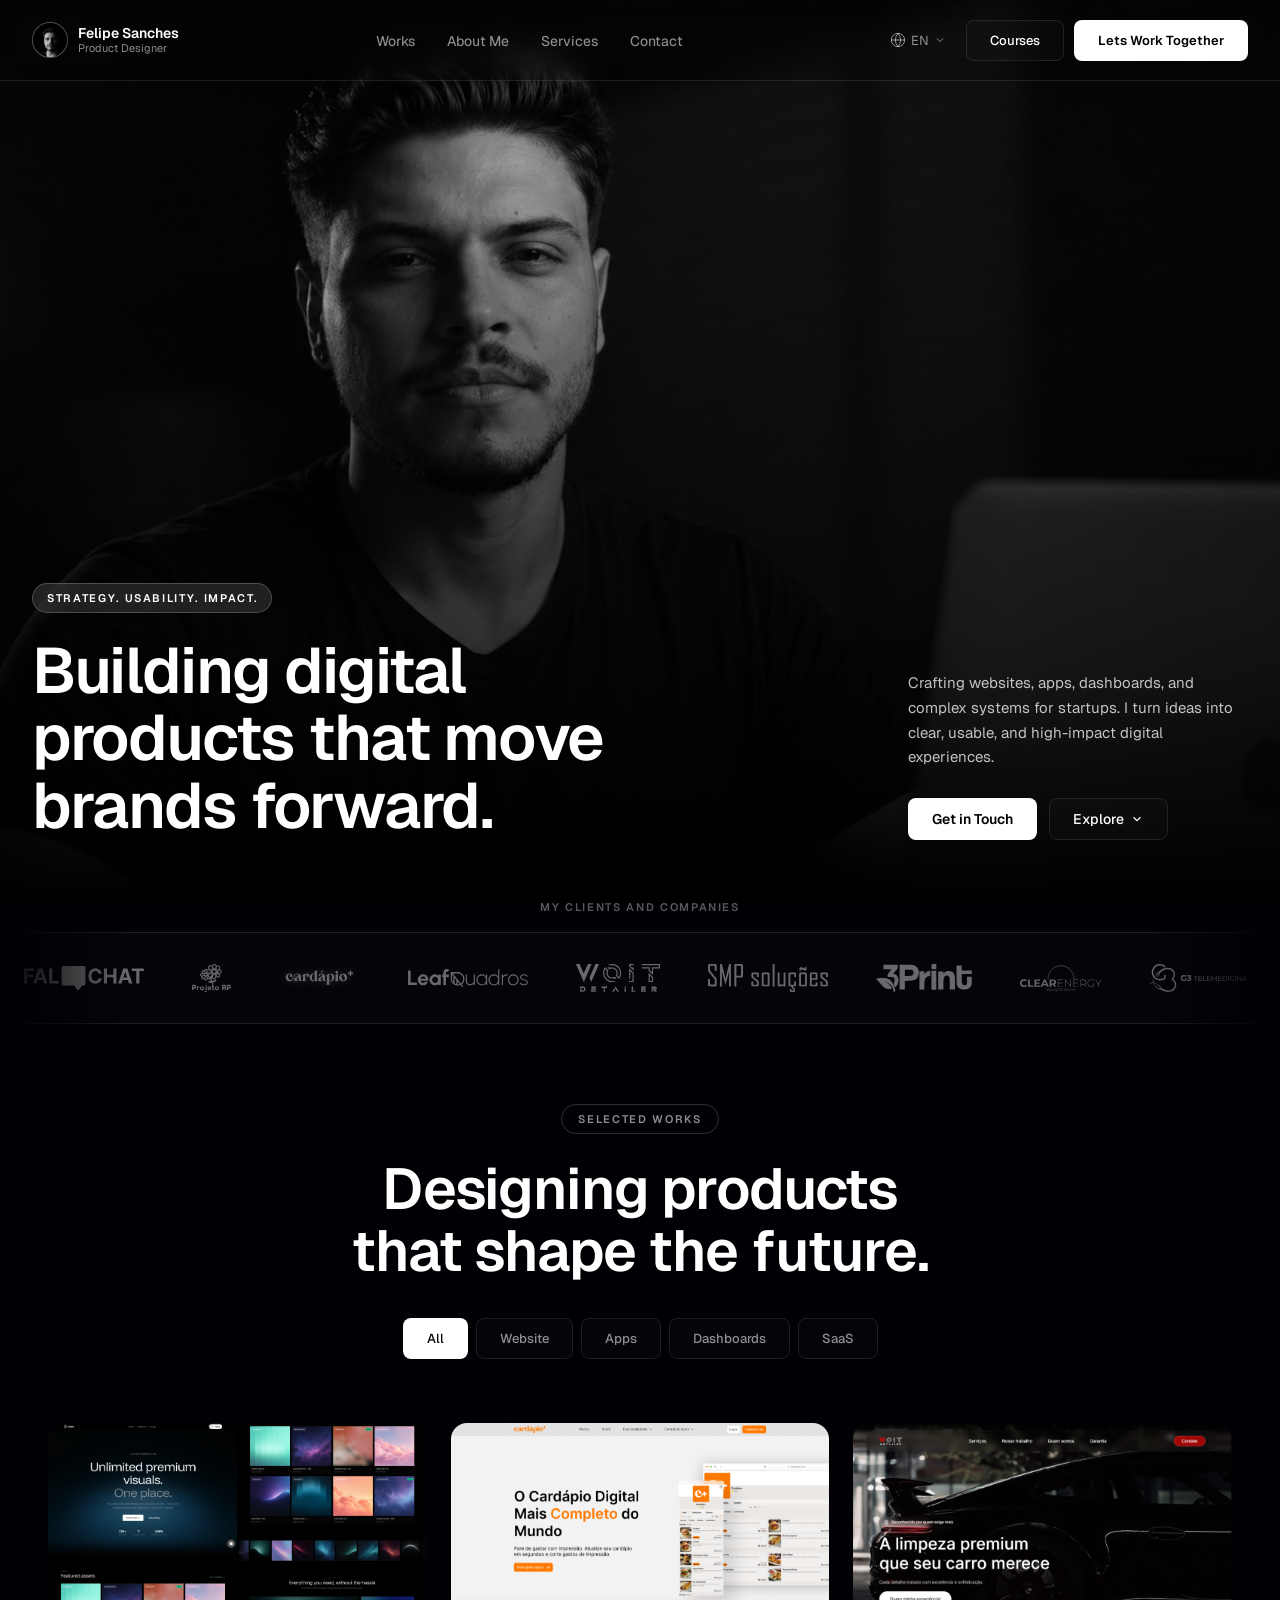
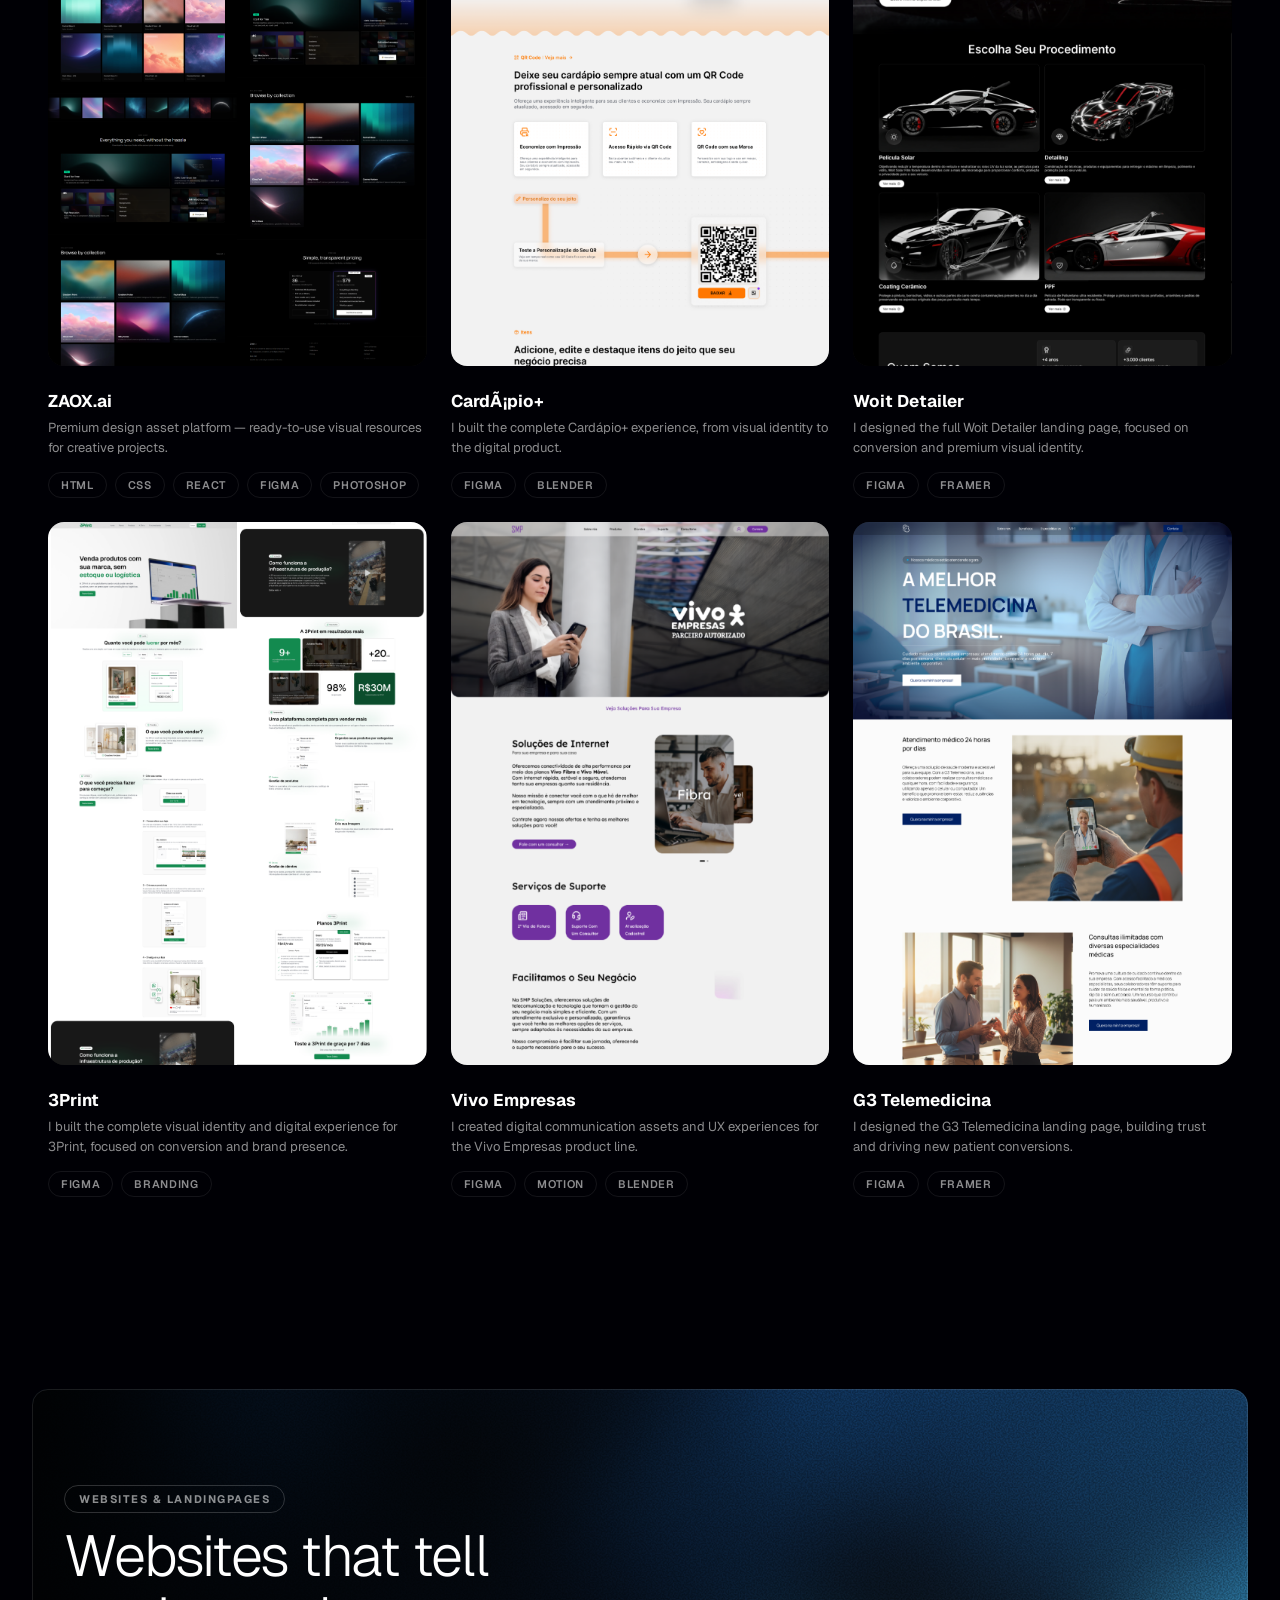
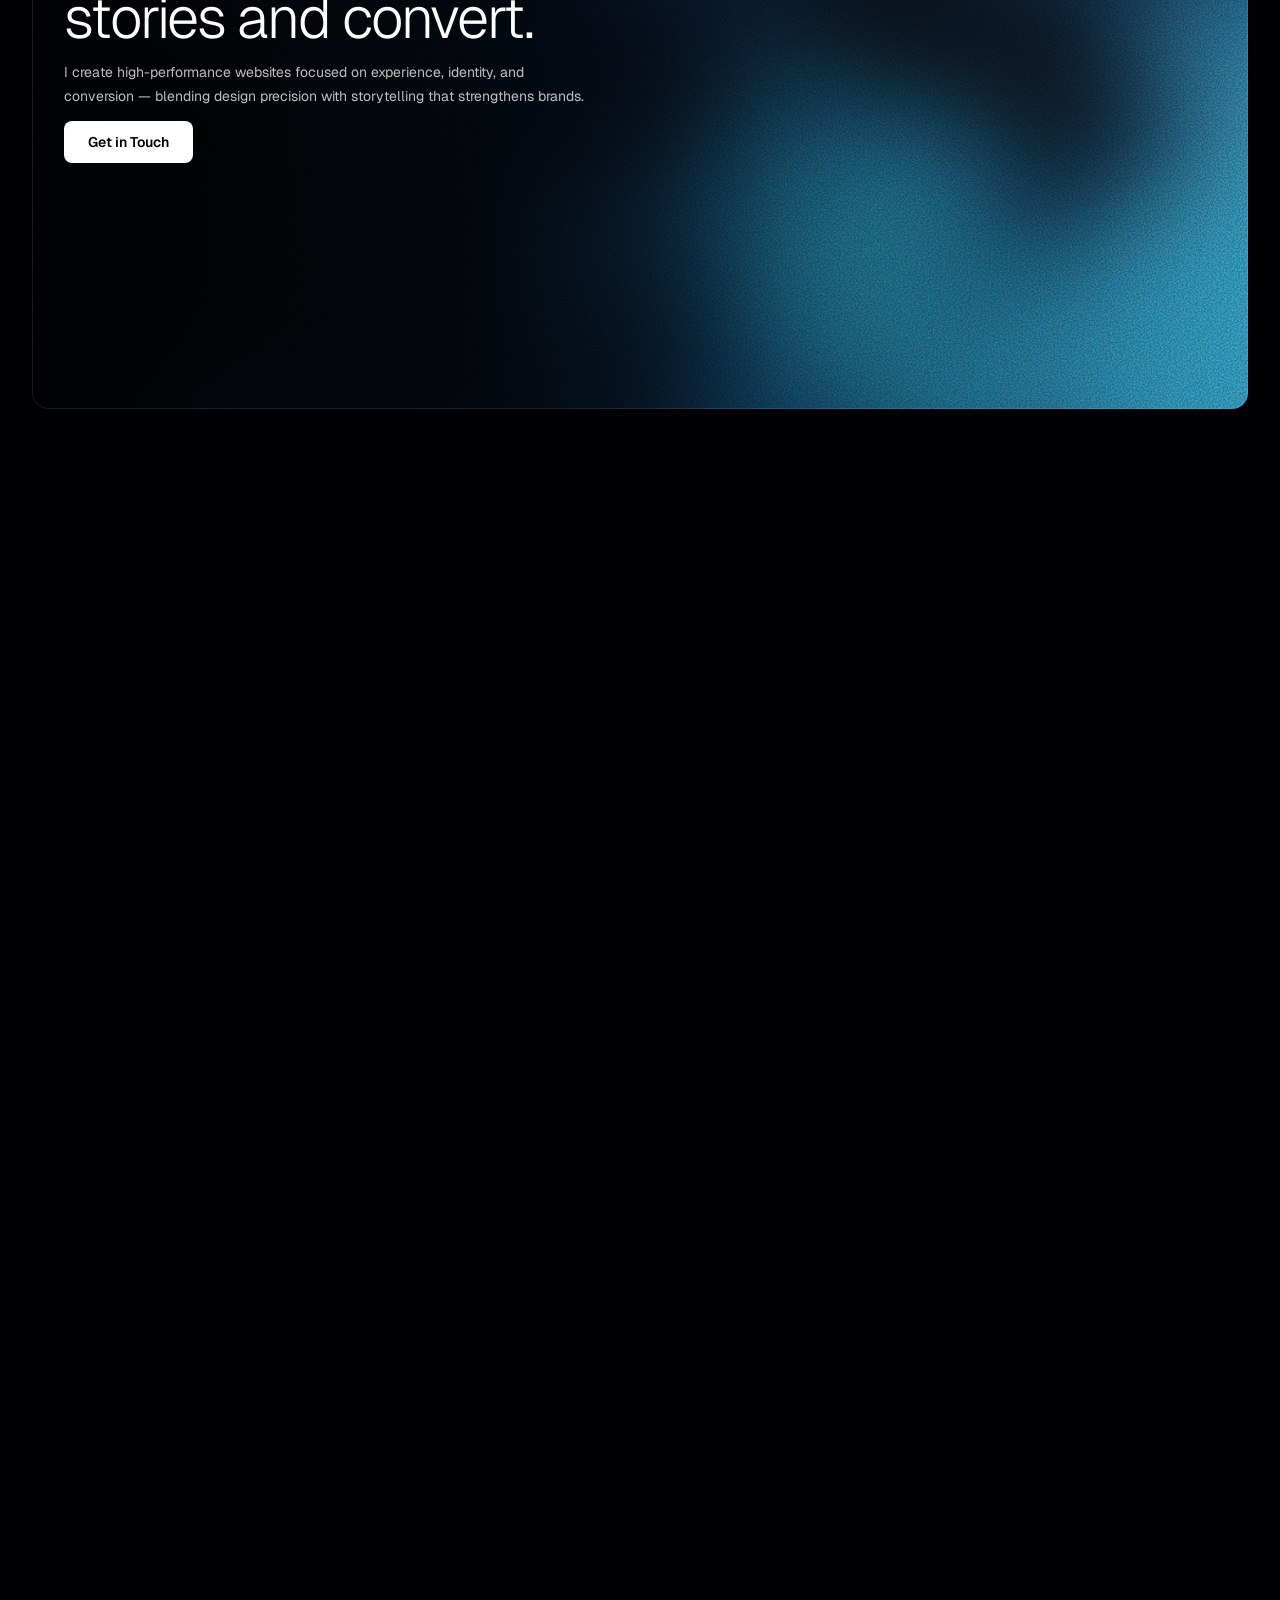
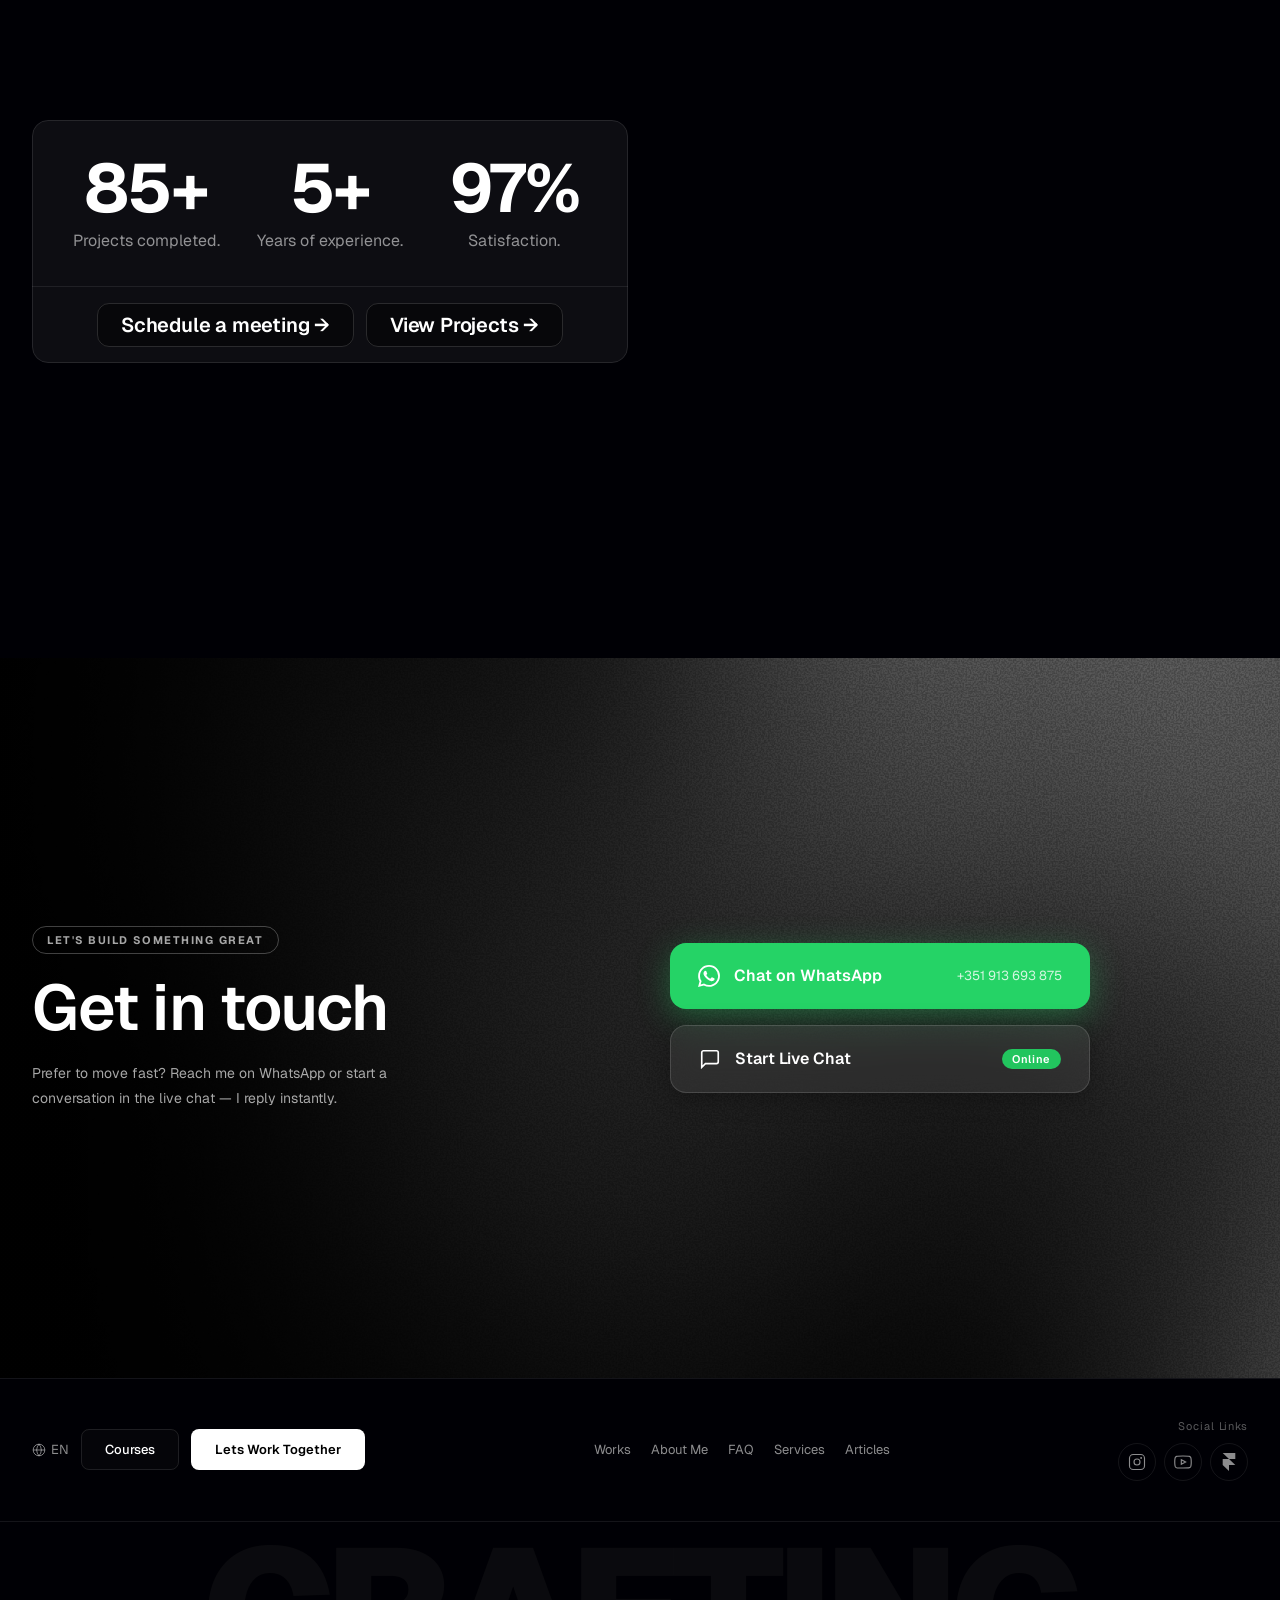
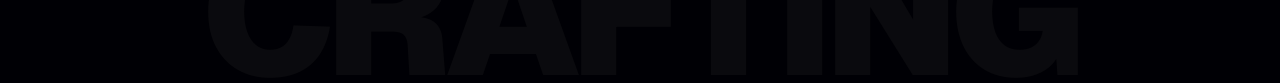
==== commit b819ef5b: "fix: correct image path casing for Vercel (projetos -> Projetos)" ====
--- a/index.html
+++ b/index.html
@@ -168,10 +168,10 @@
                 data-services="UI/UX Design, Branding"
                 data-industry="Food &amp; Tech"
                 data-country="Brasil"
-                data-img="./img/projetos/Cardapio-projeto.png"
+                data-img="./img/Projetos/Cardapio-projeto.png"
                 data-link="">
                 <div class="work-card-img">
-                    <img src="./img/projetos/Cardapio-view.png" alt="CardÃ¡pio+" loading="lazy">
+                    <img src="./img/Projetos/Cardapio-view.png" alt="CardÃ¡pio+" loading="lazy">
                     <div class="work-card-overlay"><a href="#" class="work-view-btn js-open-project">View Project &#x2197;</a></div>
                 </div>
                 <div class="work-card-info">
@@ -188,10 +188,10 @@
                 data-services="UI/UX Design, Landing Page"
                 data-industry="Automotive"
                 data-country="Brasil"
-                data-img="./img/projetos/Woit-LP.png"
+                data-img="./img/Projetos/Woit-LP.png"
                 data-link="">
                 <div class="work-card-img">
-                    <img src="./img/projetos/Woit-view.png" alt="Woit Detailer" loading="lazy">
+                    <img src="./img/Projetos/Woit-view.png" alt="Woit Detailer" loading="lazy">
                     <div class="work-card-overlay"><a href="#" class="work-view-btn js-open-project">View Project &#x2197;</a></div>
                 </div>
                 <div class="work-card-info">
@@ -228,11 +228,11 @@
                 data-services="UI/UX Design, Motion"
                 data-industry="Telecom"
                 data-country="Brasil"
-                data-img="./img/projetos/VivoEmpresas-LP.png"
-                data-videos='["./img/projetos/VivoChip-video.mp4","./img/projetos/VivoSMP-video.mp4"]'
+                data-img="./img/Projetos/VivoEmpresas-LP.png"
+                data-videos='["./img/Projetos/VivoChip-video.mp4","./img/Projetos/VivoSMP-video.mp4"]'
                 data-link="">
                 <div class="work-card-img">
-                    <img src="./img/projetos/VivoEmpresas-view.png" alt="Vivo Empresas" loading="lazy">
+                    <img src="./img/Projetos/VivoEmpresas-view.png" alt="Vivo Empresas" loading="lazy">
                     <div class="work-card-overlay"><a href="#" class="work-view-btn js-open-project">View Project &#x2197;</a></div>
                 </div>
                 <div class="work-card-info">
@@ -249,10 +249,10 @@
                 data-services="UI/UX Design, Landing Page"
                 data-industry="Health &amp; Tech"
                 data-country="Brasil"
-                data-img="./img/projetos/G3telemedicina-LP.png"
+                data-img="./img/Projetos/G3telemedicina-LP.png"
                 data-link="">
                 <div class="work-card-img">
-                    <img src="./img/projetos/G3telemedicina-view.png" alt="G3 Telemedicina" loading="lazy">
+                    <img src="./img/Projetos/G3telemedicina-view.png" alt="G3 Telemedicina" loading="lazy">
                     <div class="work-card-overlay"><a href="#" class="work-view-btn js-open-project">View Project &#x2197;</a></div>
                 </div>
                 <div class="work-card-info">
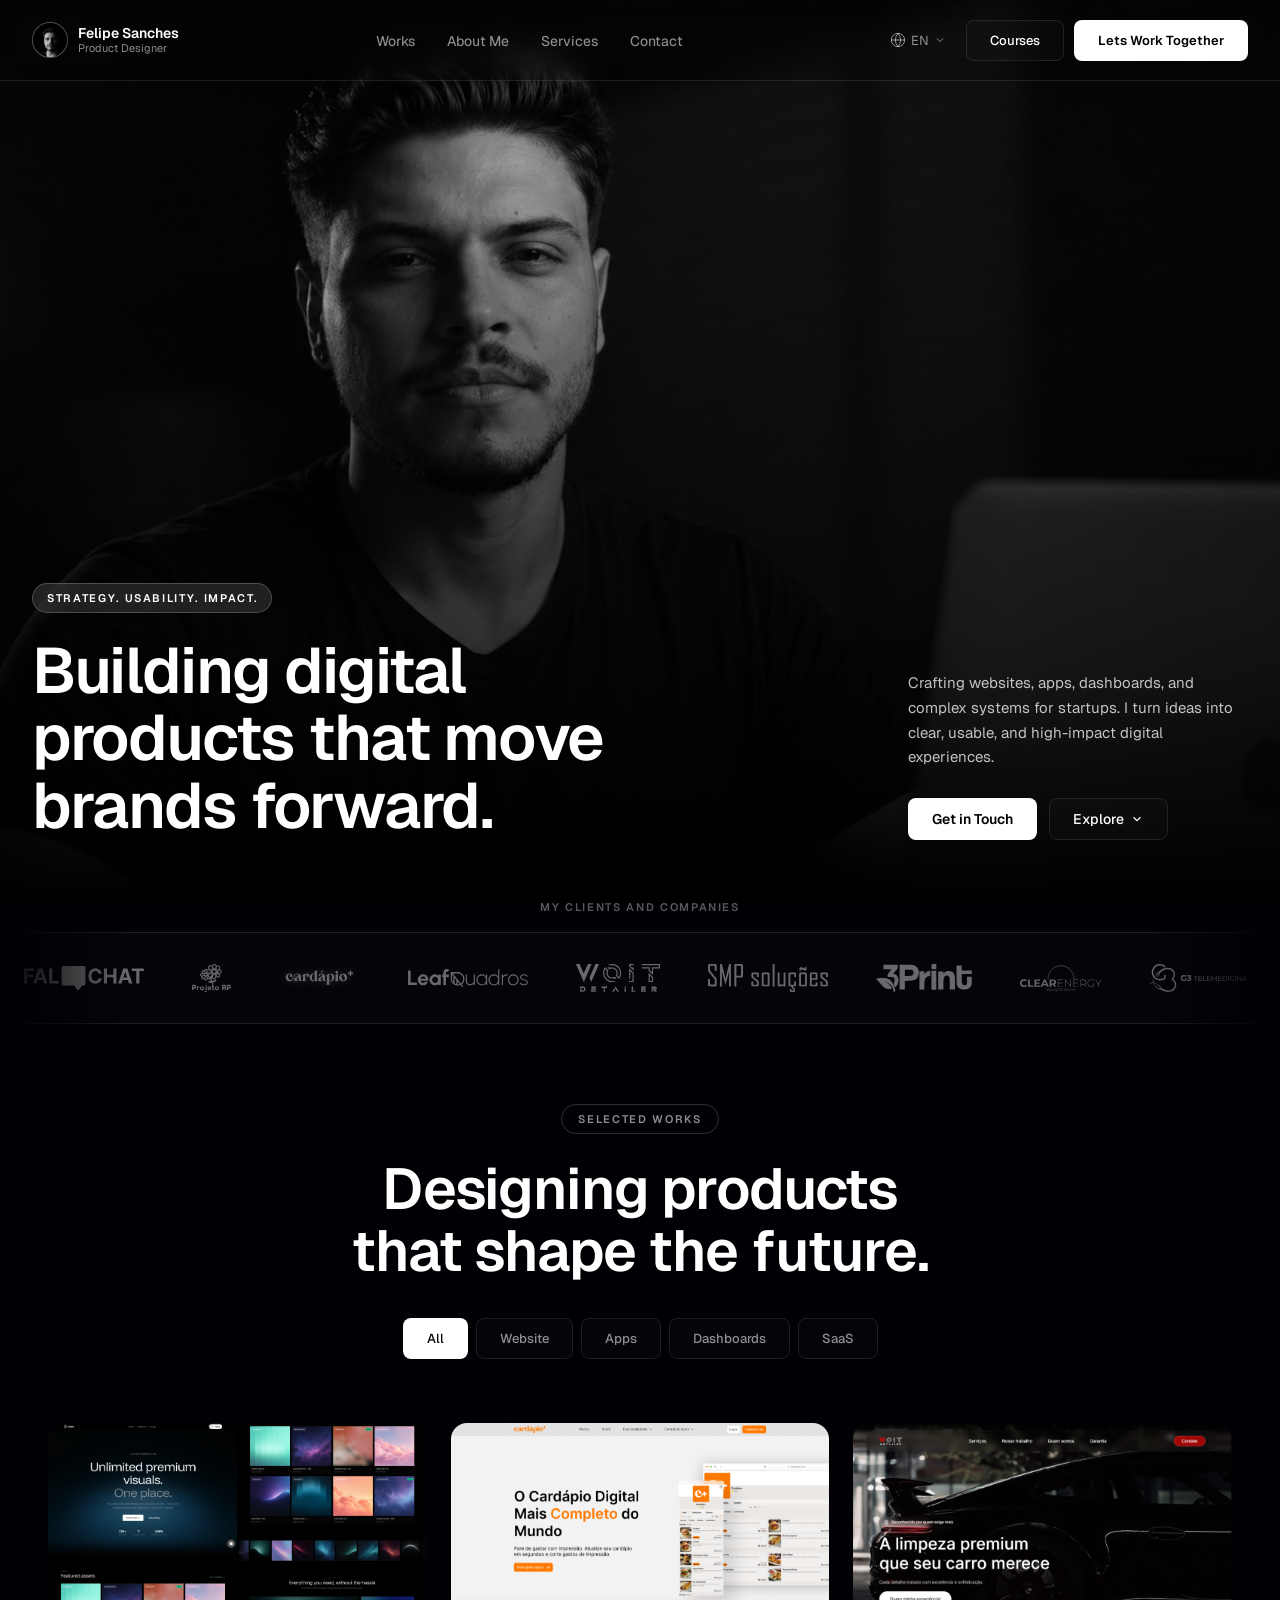
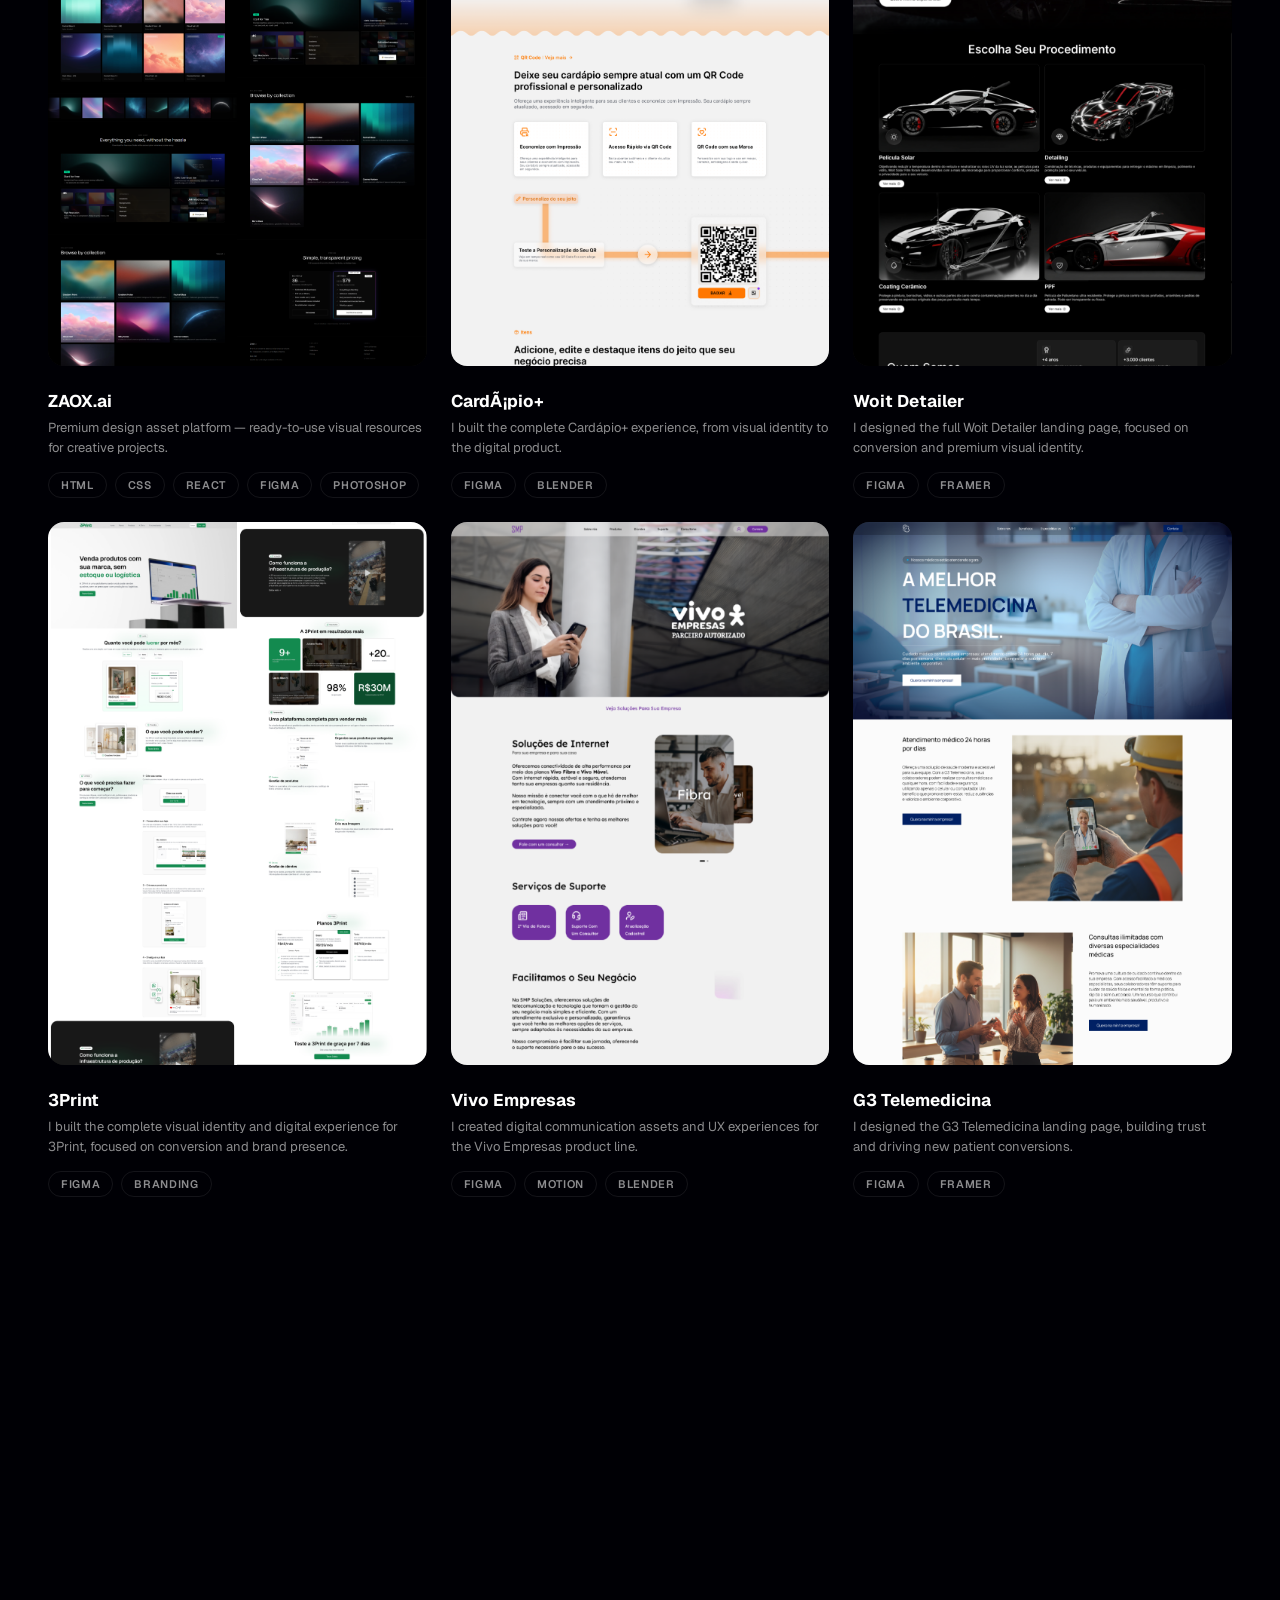
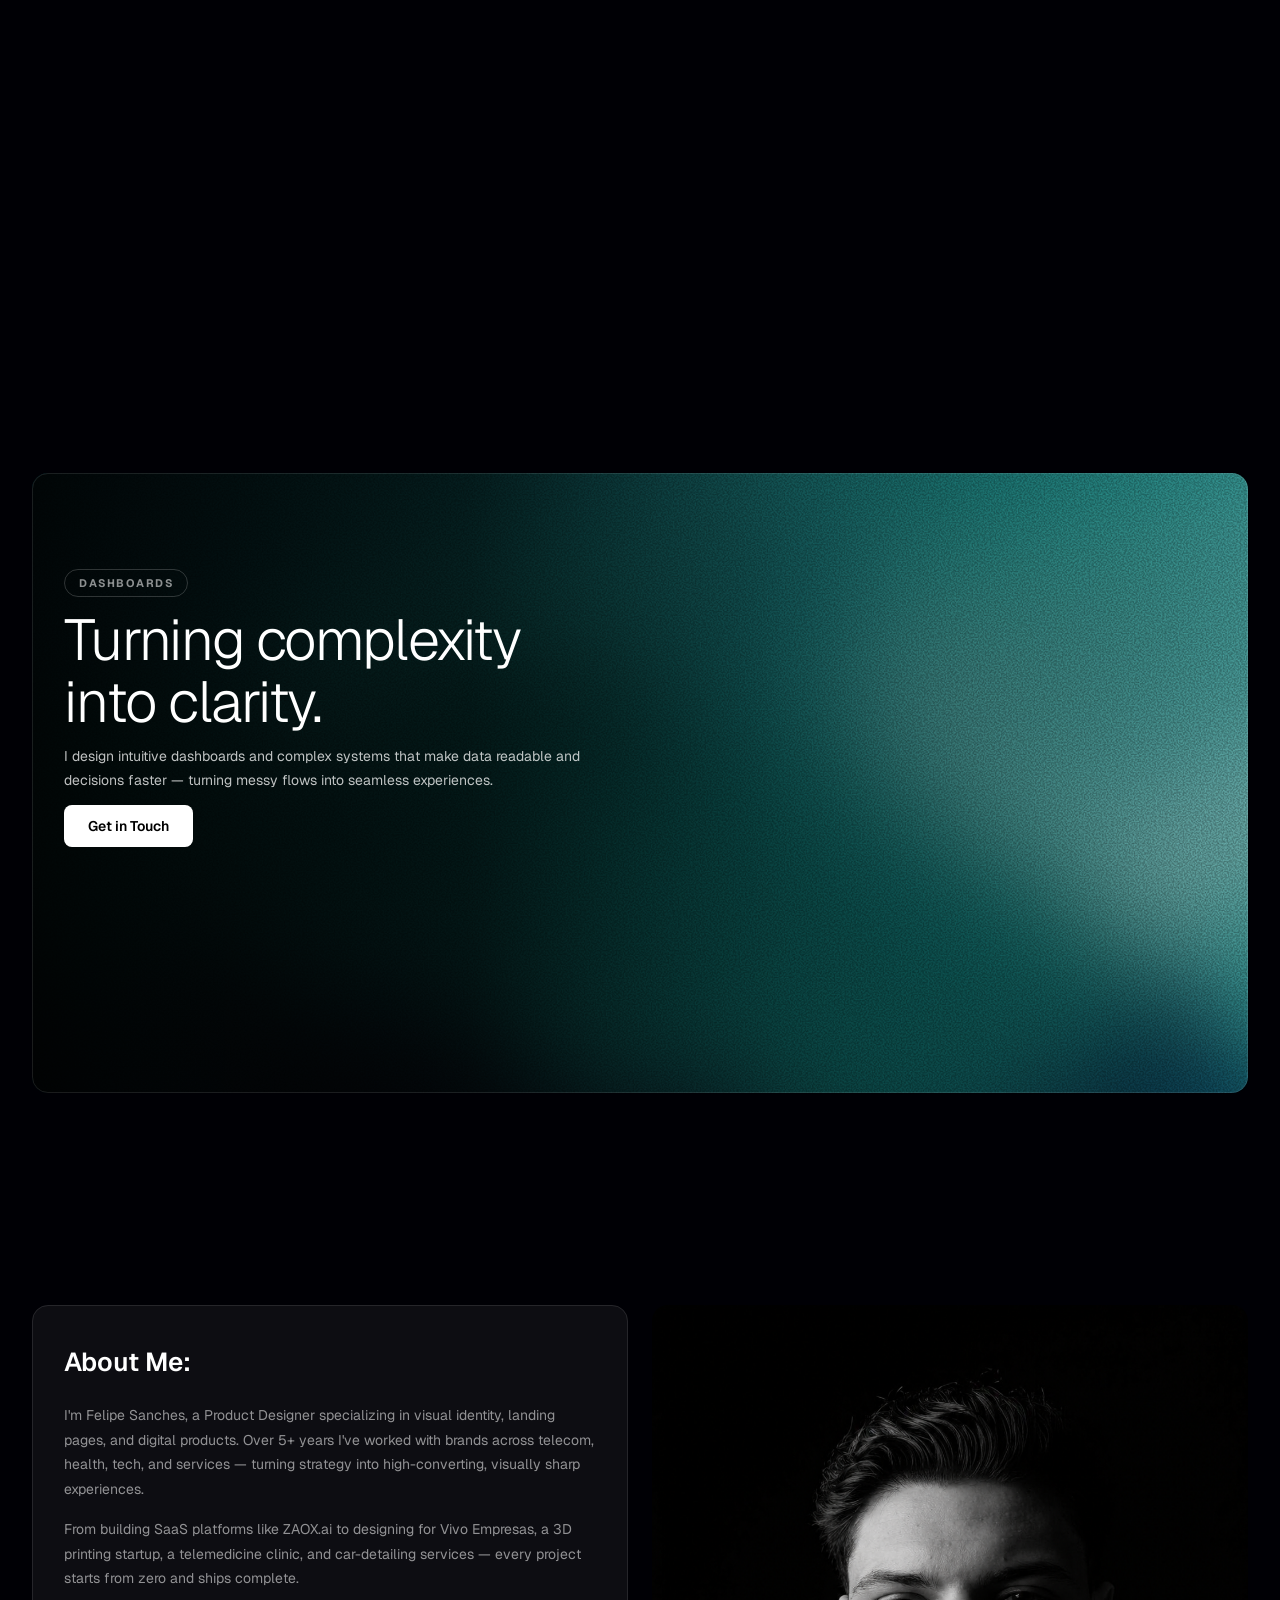
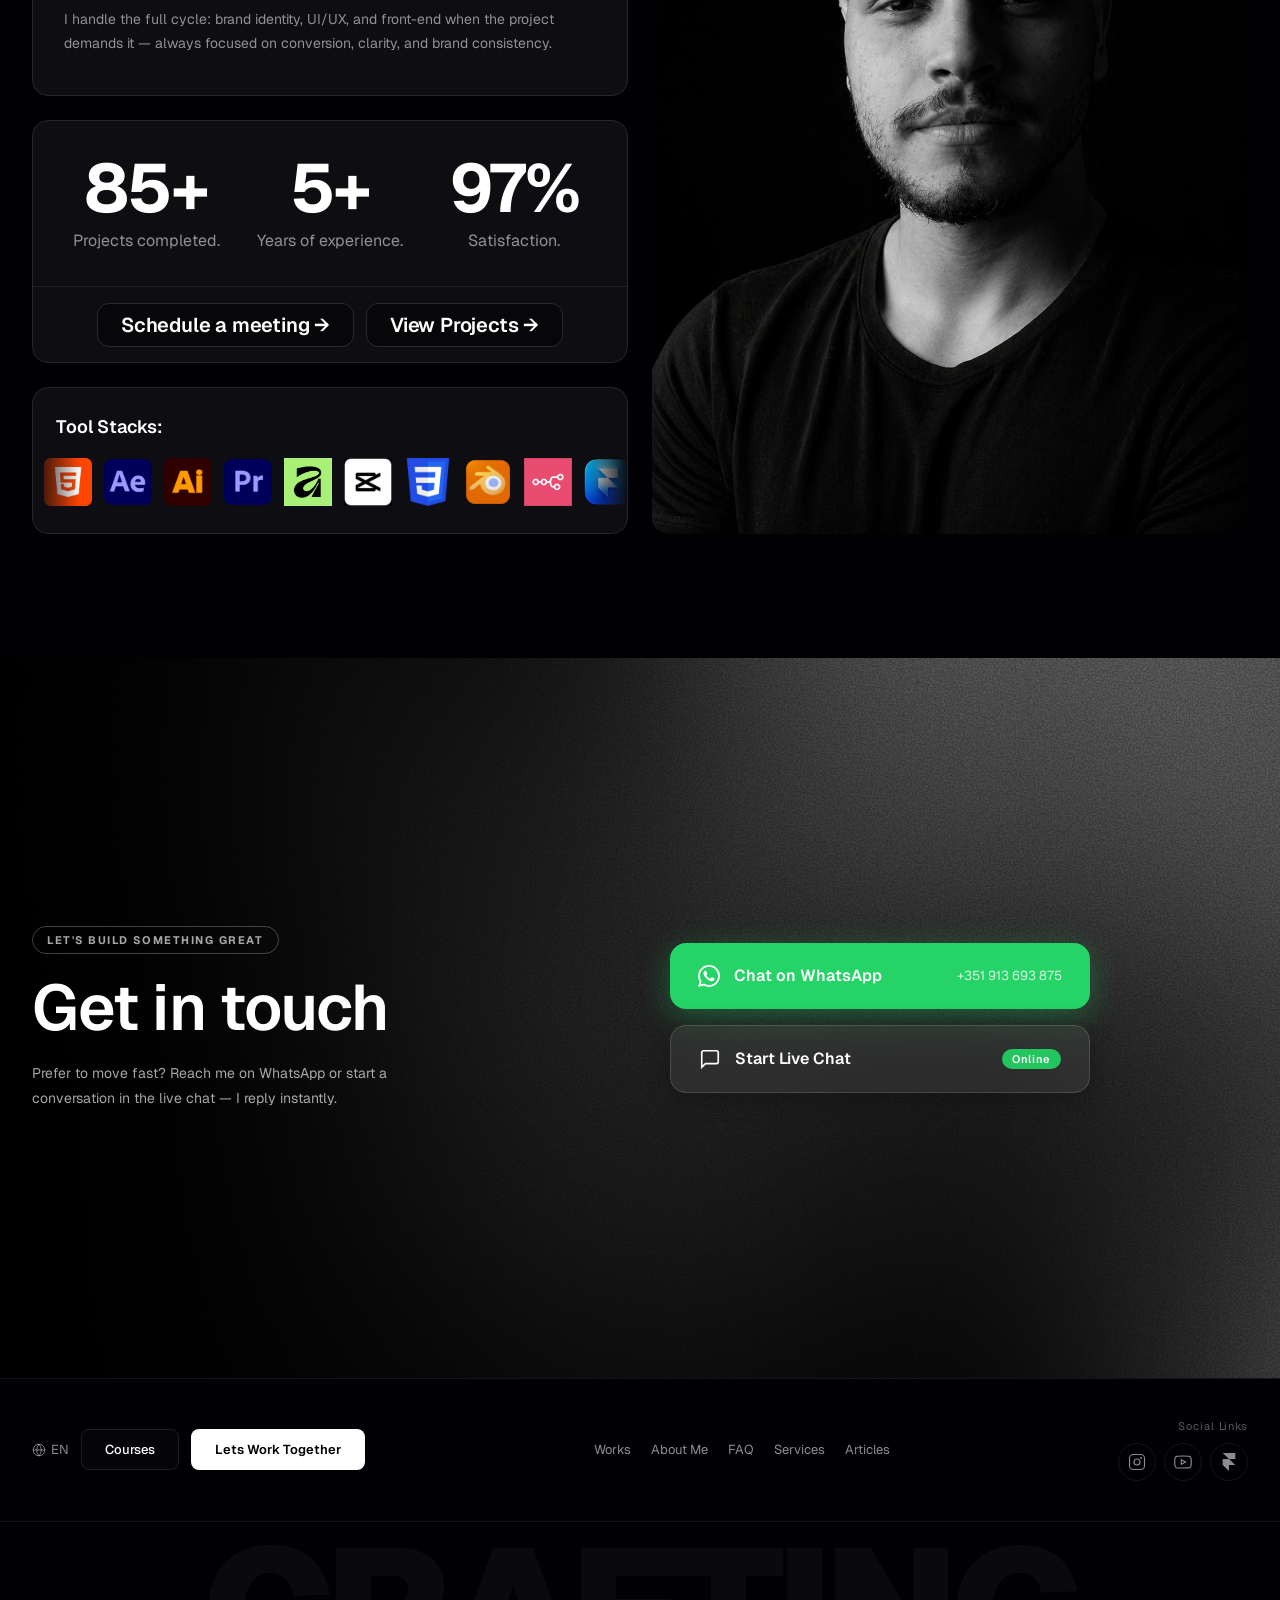
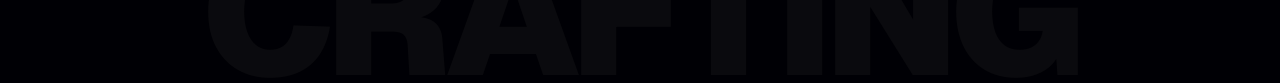
==== commit 489941fd: "feat: add language toggle to mobile menu" ====
--- a/index.html
+++ b/index.html
@@ -44,12 +44,17 @@
         </div>
         <div class="mobile-menu" id="mobileMenu">
             <ul>
-                <li><a href="#works">Works</a></li>
-                <li><a href="#about">About Me</a></li>
-                <li><a href="#services">Services</a></li>
-                <li><a href="#contact">Contact</a></li>
+                <li><a href="#works" data-i18n="nav.works">Works</a></li>
+                <li><a href="#about" data-i18n="nav.about">About Me</a></li>
+                <li><a href="#services" data-i18n="nav.services">Services</a></li>
+                <li><a href="#contact" data-i18n="nav.contact">Contact</a></li>
             </ul>
-            <a href="#contact" class="btn-cta w-full">Lets Work Together</a>
+            <a href="#contact" class="btn-cta w-full" data-i18n="nav.cta">Lets Work Together</a>
+            <button class="mobile-lang-btn" onclick="toggleLang()" title="Switch language / Trocar idioma">
+                <svg width="15" height="15" viewBox="0 0 24 24" fill="none" stroke="currentColor" stroke-width="1.5"><circle cx="12" cy="12" r="10"/><path d="M2 12h20M12 2a15.3 15.3 0 0 1 4 10 15.3 15.3 0 0 1-4 10 15.3 15.3 0 0 1-4-10 15.3 15.3 0 0 1 4-10z"/></svg>
+                <span class="lang-label">EN</span>
+                <span class="mobile-lang-hint">/ PT</span>
+            </button>
         </div>
     </nav>
 
--- a/styles.css
+++ b/styles.css
@@ -277,6 +277,24 @@
 .mobile-menu ul { display: flex; flex-direction: column; gap: 4px; margin-bottom: 16px; }
 .mobile-menu a { font-size: 16px; font-weight: 500; padding: 10px 0; color: var(--text-muted); display: block; }
 .mobile-menu a:hover { color: #fff; }
+.mobile-lang-btn {
+    display: flex;
+    align-items: center;
+    gap: 8px;
+    background: rgba(255,255,255,0.05);
+    border: 1px solid var(--border);
+    border-radius: 100px;
+    color: var(--text-muted);
+    font-size: 13px;
+    font-weight: 500;
+    padding: 9px 18px;
+    cursor: pointer;
+    width: fit-content;
+    margin-top: 4px;
+    transition: background .2s, color .2s;
+}
+.mobile-lang-btn:hover { background: rgba(255,255,255,0.1); color: #fff; }
+.mobile-lang-hint { color: rgba(255,255,255,0.3); }
 
 /* ===================================================
    HERO
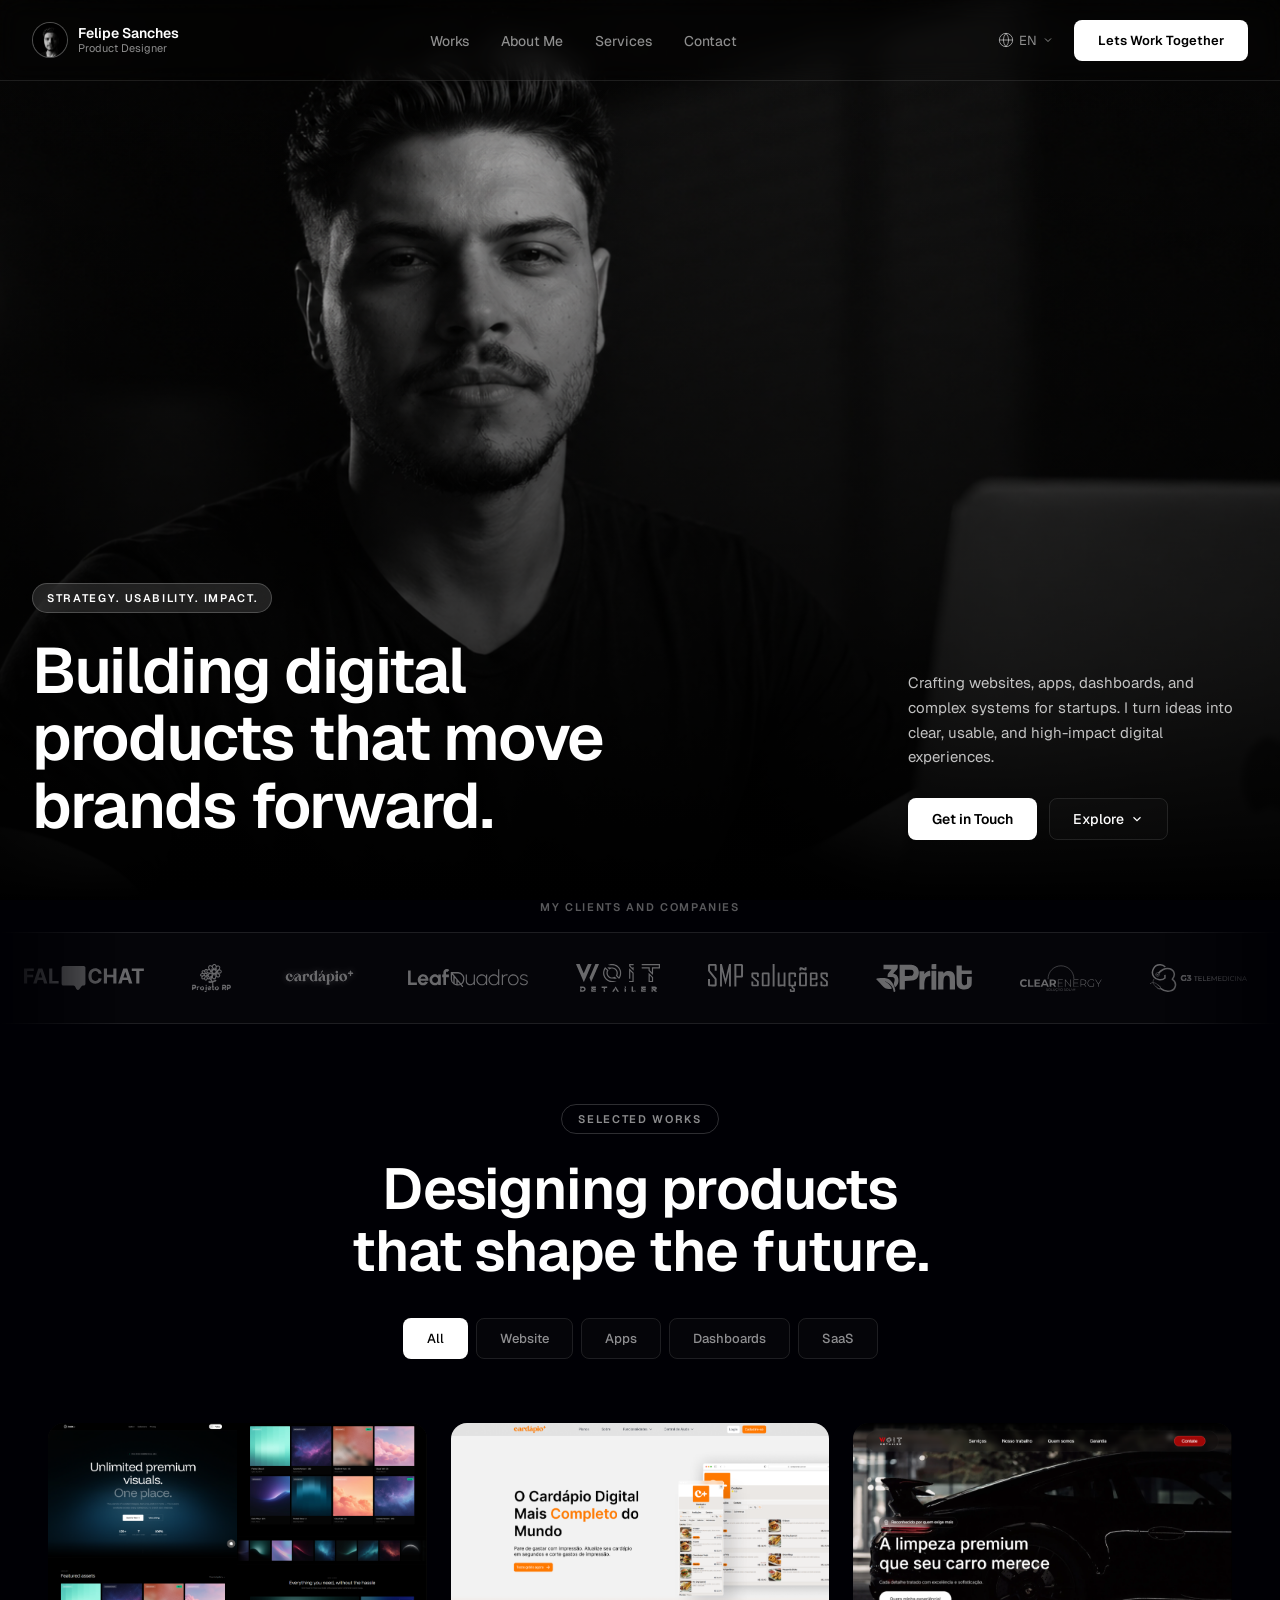
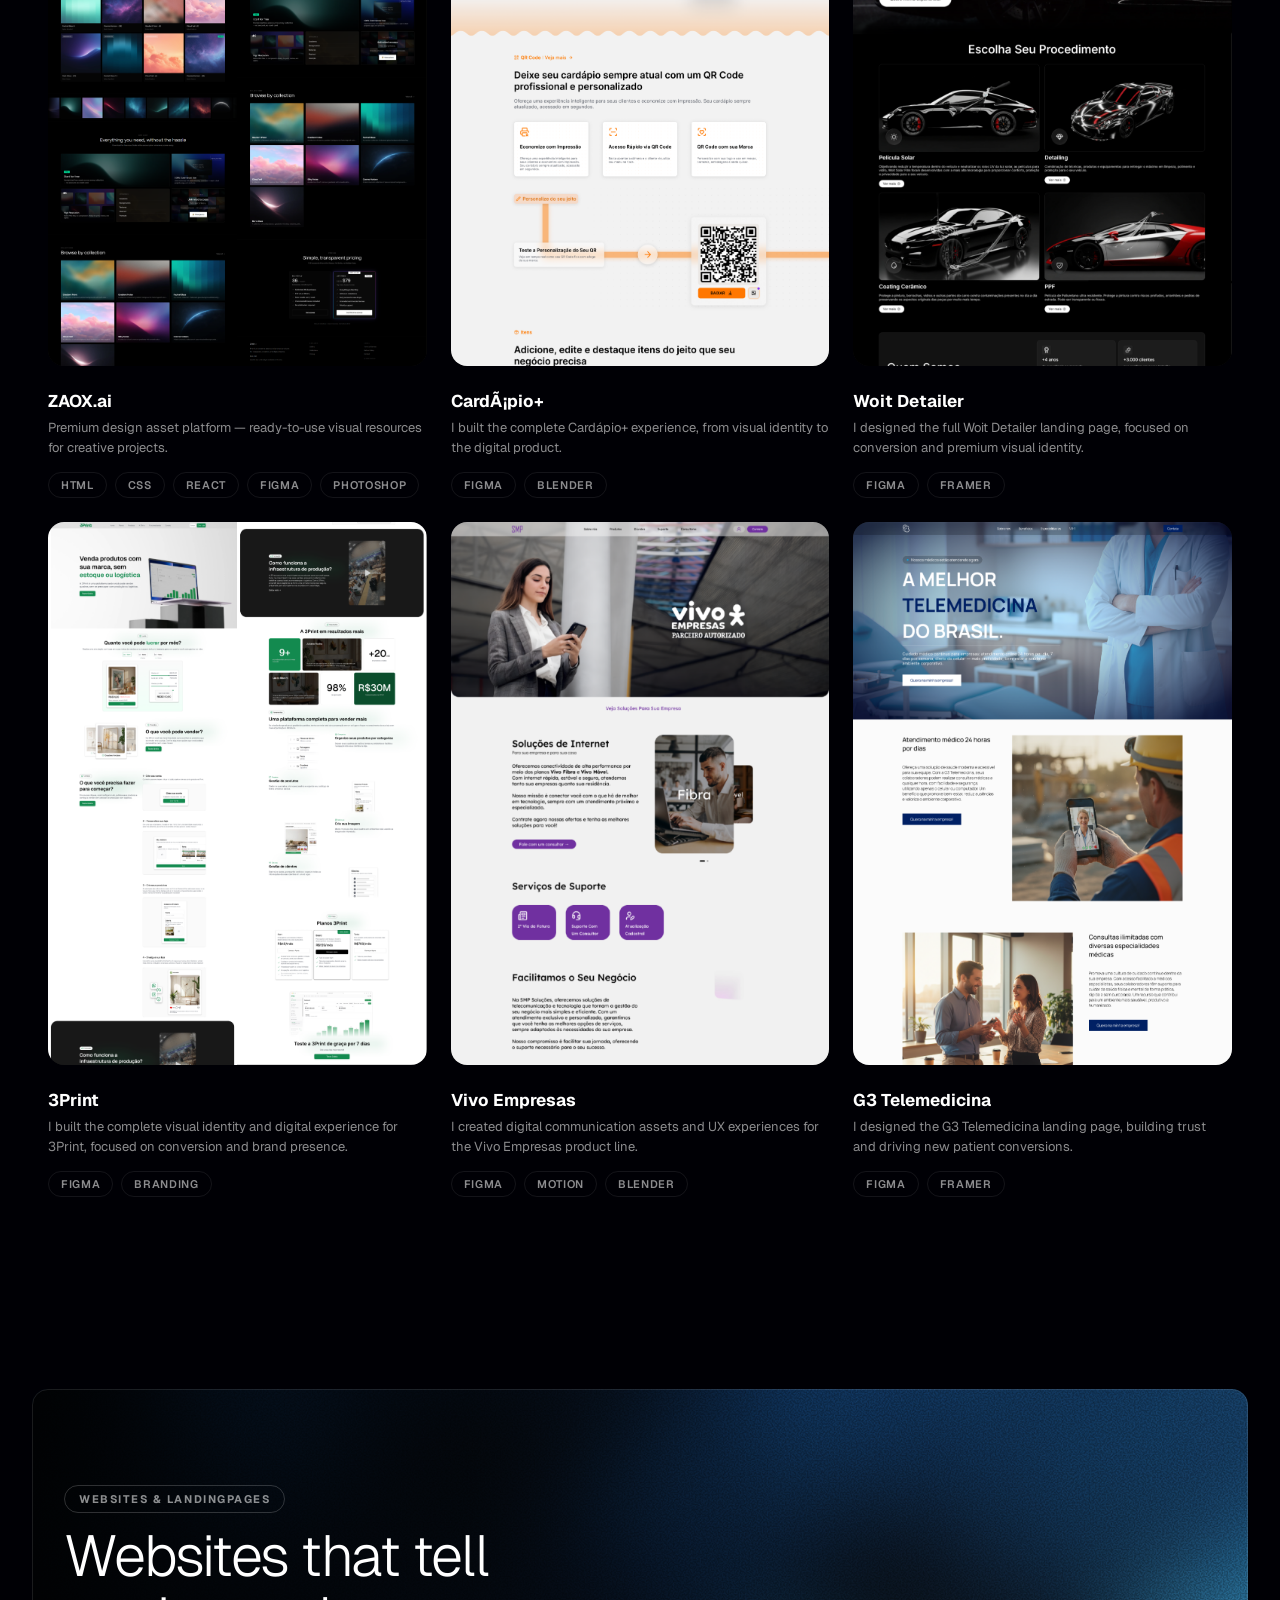
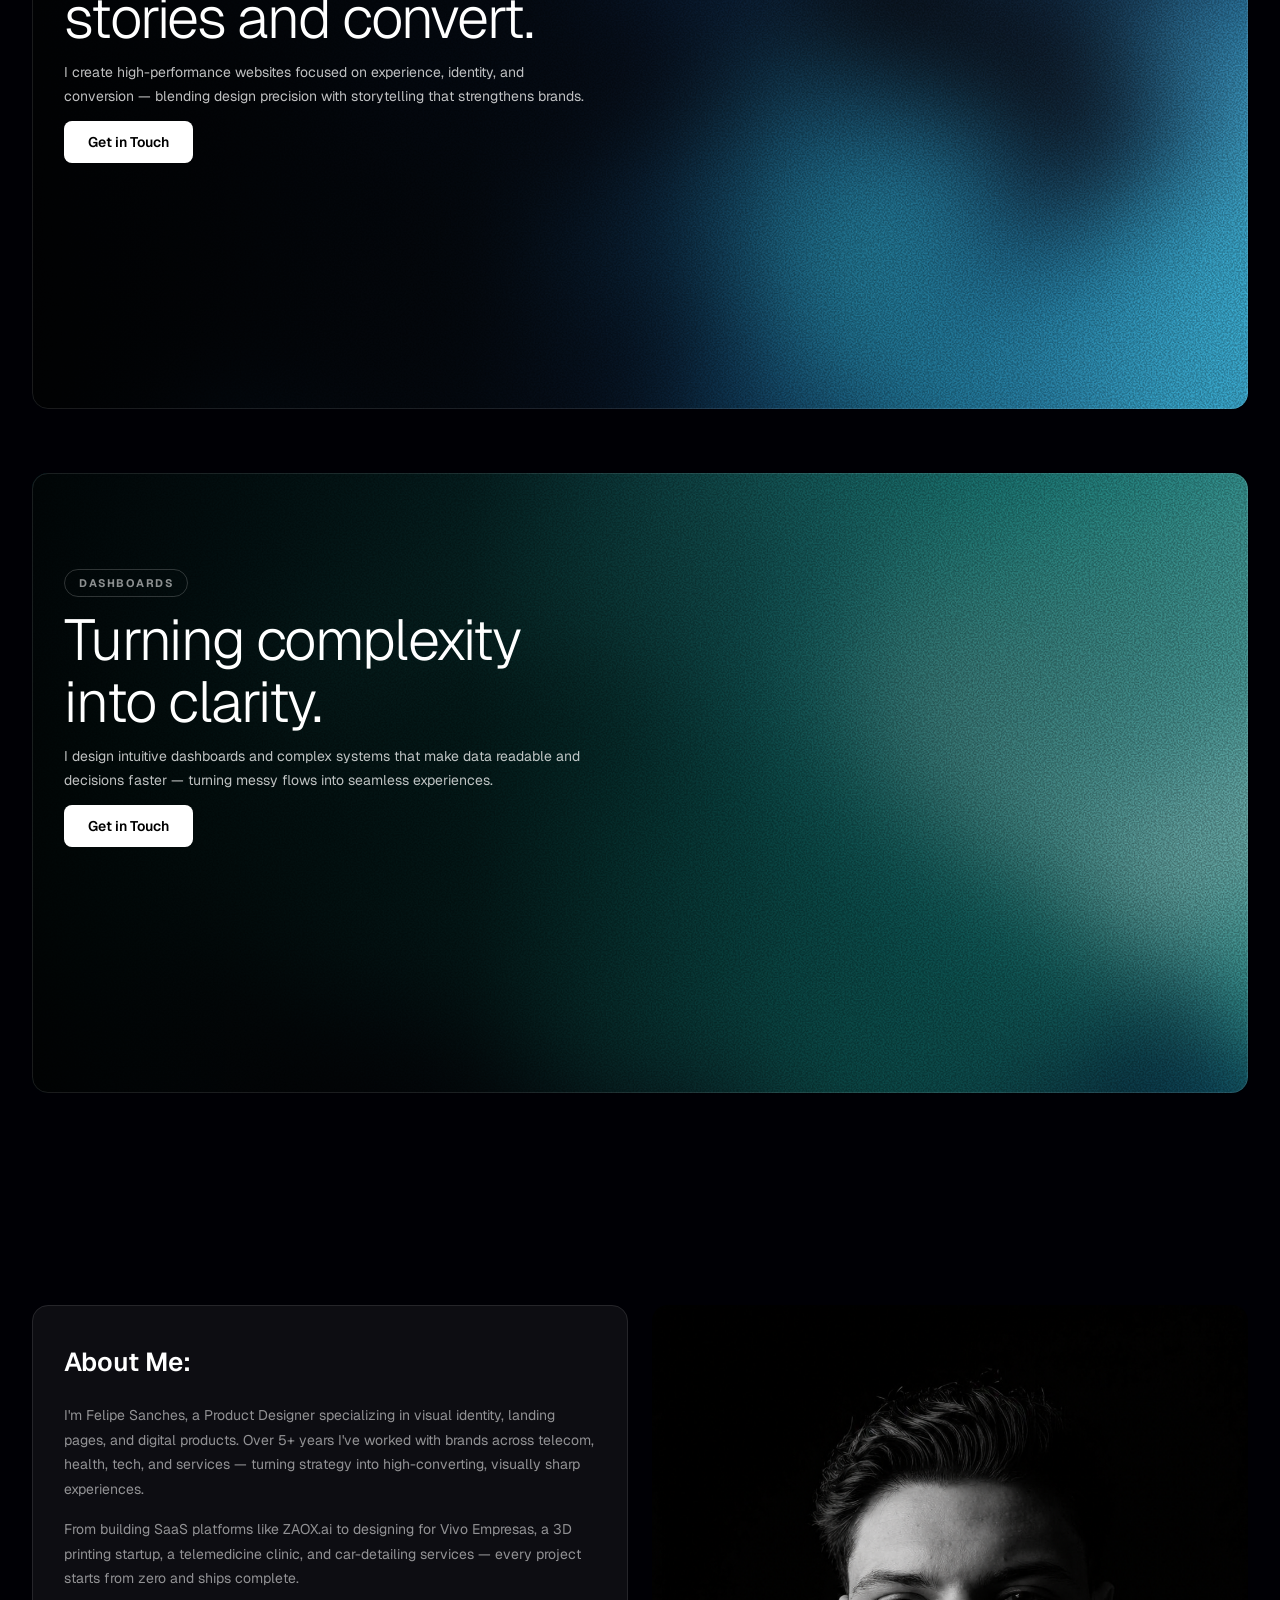
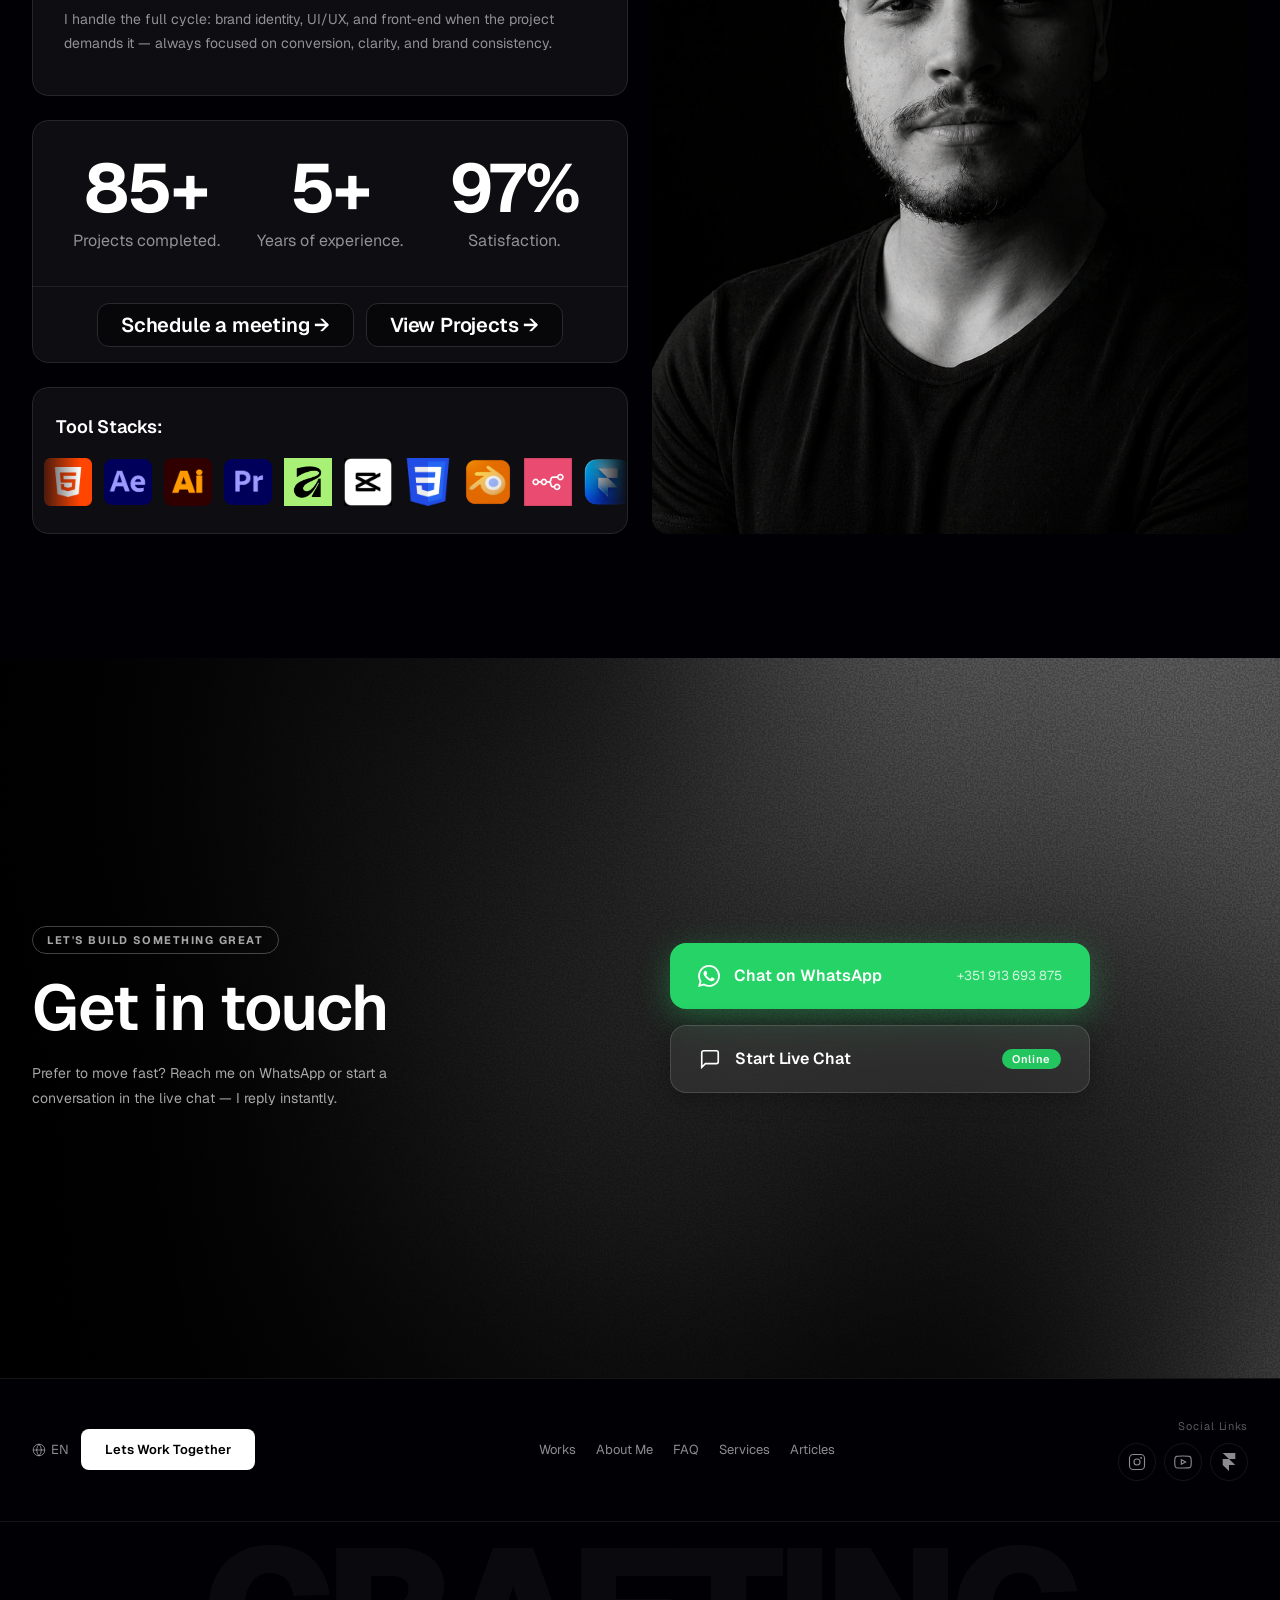
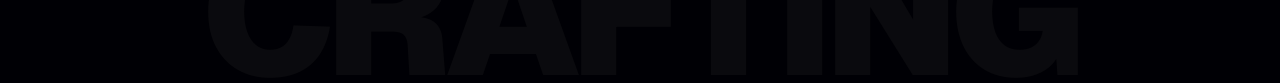
==== commit d8a99a40: "fix: remove Courses button, fix mobile CTA text color" ====
--- a/index.html
+++ b/index.html
@@ -35,7 +35,6 @@
                     <span class="lang-label">EN</span>
                     <svg width="12" height="12" viewBox="0 0 24 24" fill="none" stroke="currentColor" stroke-width="2"><path d="m6 9 6 6 6-6"/></svg>
                 </div>
-                <a href="#contact" class="btn-courses">Courses</a>
                 <a href="#contact" class="btn-cta">Lets Work Together</a>
             </div>
             <button class="menu-btn" id="menuBtn" aria-label="Menu">
@@ -406,7 +405,6 @@
                     <svg width="14" height="14" viewBox="0 0 24 24" fill="none" stroke="currentColor" stroke-width="1.5"><circle cx="12" cy="12" r="10"/><path d="M2 12h20M12 2a15.3 15.3 0 0 1 4 10 15.3 15.3 0 0 1-4 10 15.3 15.3 0 0 1-4-10 15.3 15.3 0 0 1 4-10z"/></svg>
                     <span class="lang-label">EN</span>
                 </div>
-                <a href="#contact" class="btn-courses">Courses</a>
                 <a href="#contact" class="btn-cta">Lets Work Together</a>
             </div>
             <nav class="footer-nav">
--- a/styles.css
+++ b/styles.css
@@ -276,6 +276,7 @@
 .mobile-menu.open { display: flex; }
 .mobile-menu ul { display: flex; flex-direction: column; gap: 4px; margin-bottom: 16px; }
 .mobile-menu a { font-size: 16px; font-weight: 500; padding: 10px 0; color: var(--text-muted); display: block; }
+.mobile-menu .btn-cta { color: #000; padding: 12px 24px; }
 .mobile-menu a:hover { color: #fff; }
 .mobile-lang-btn {
     display: flex;
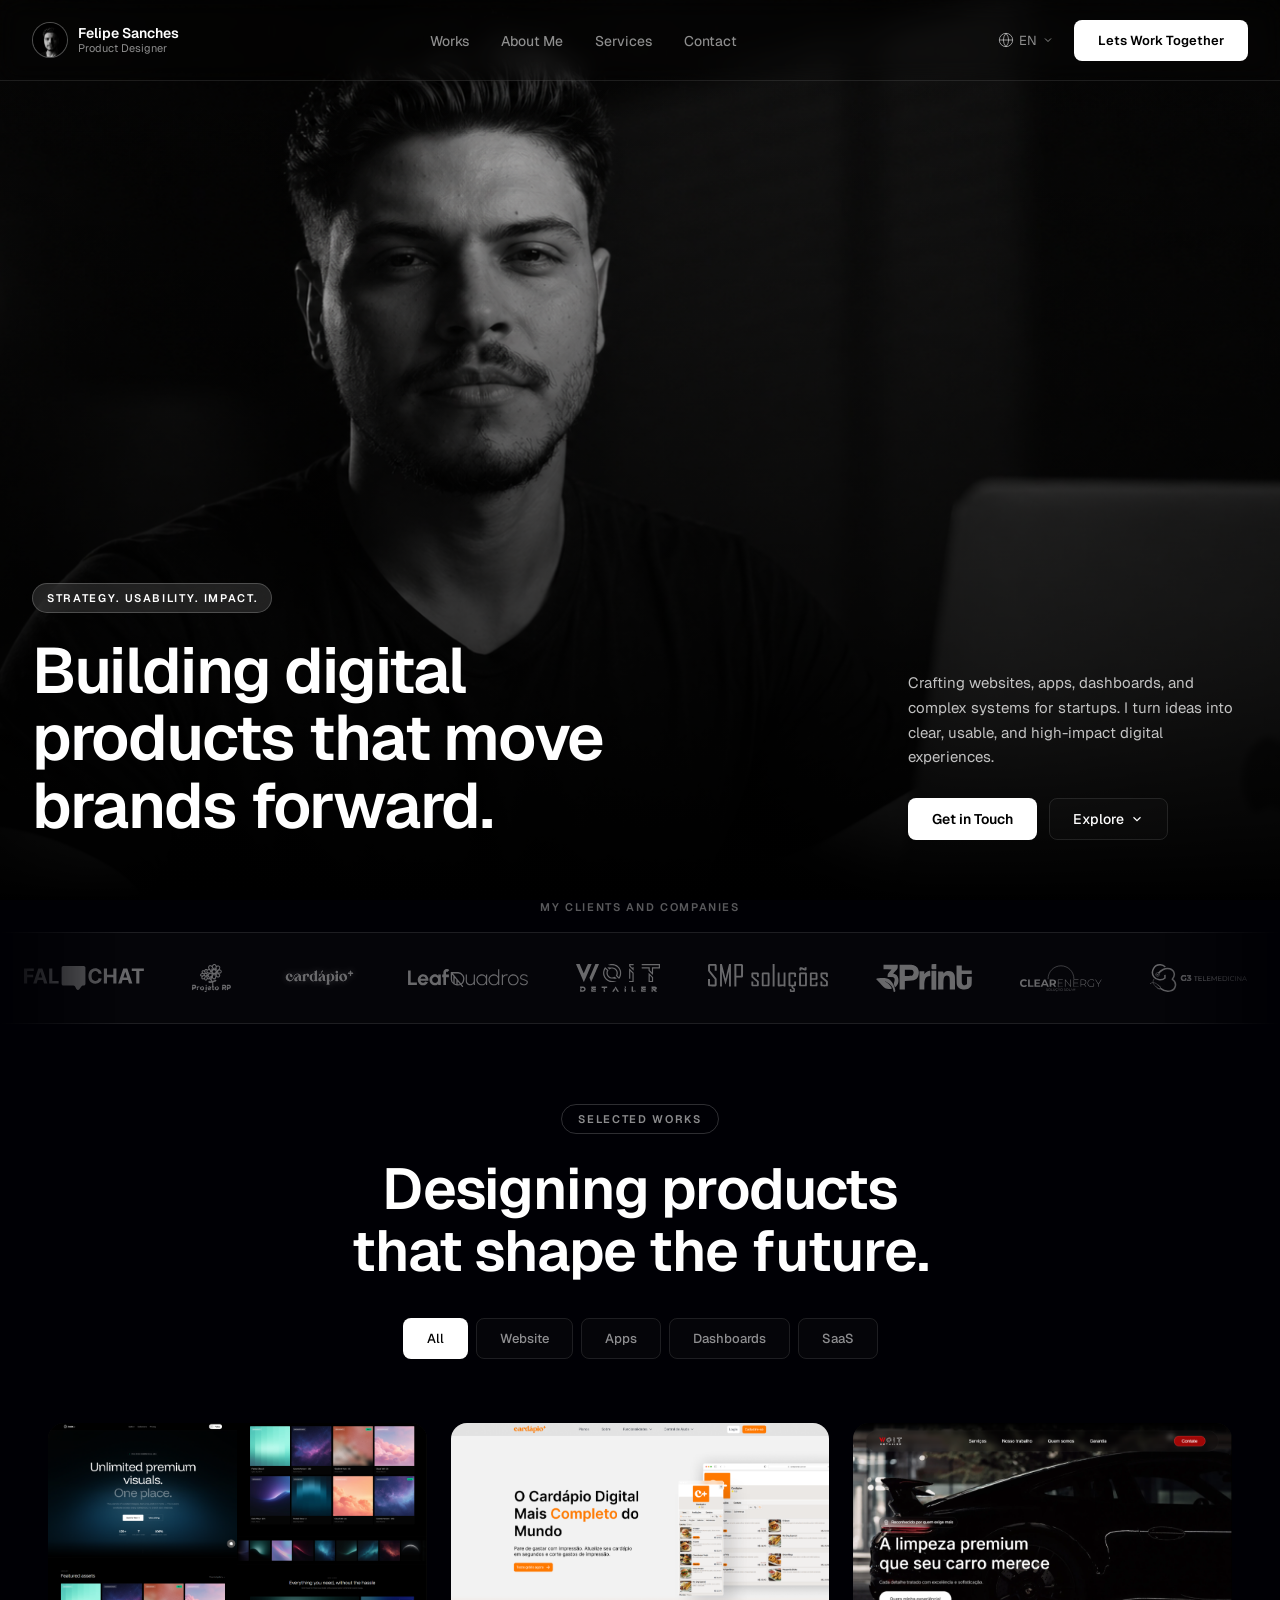
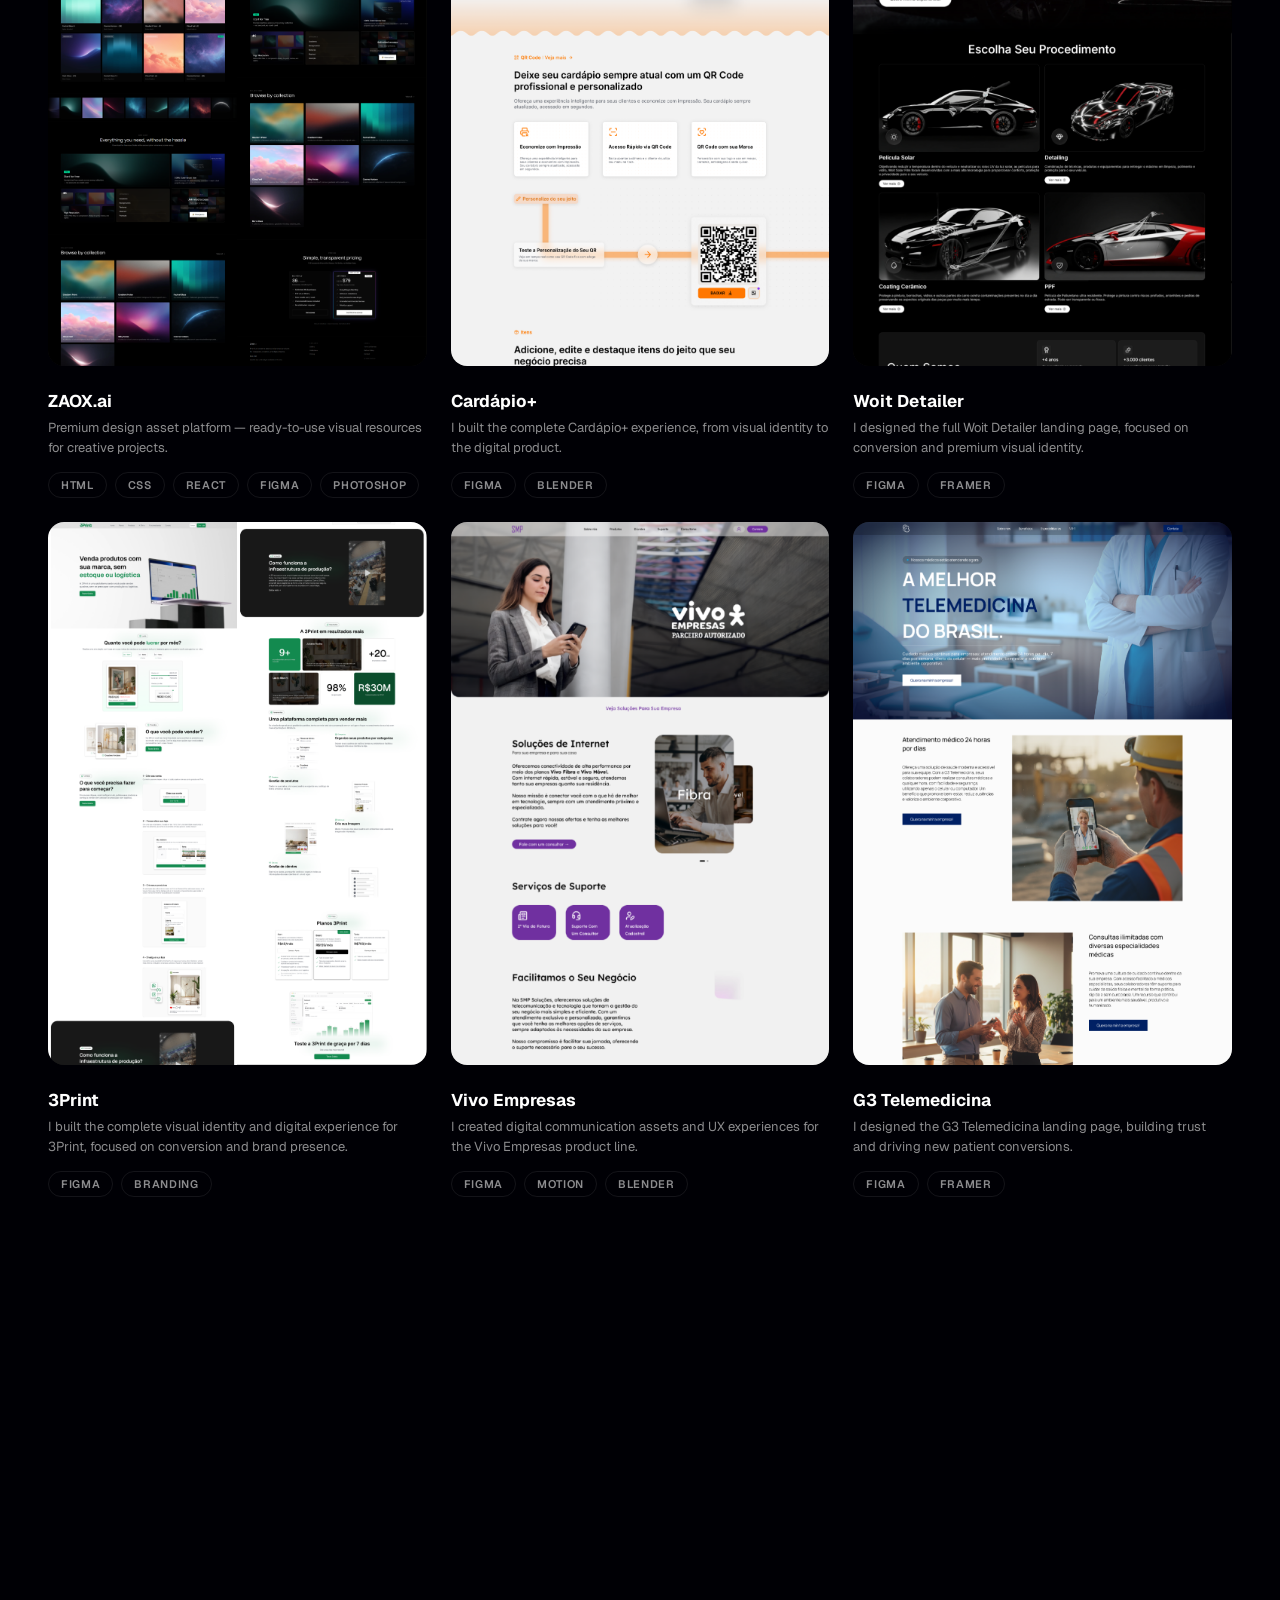
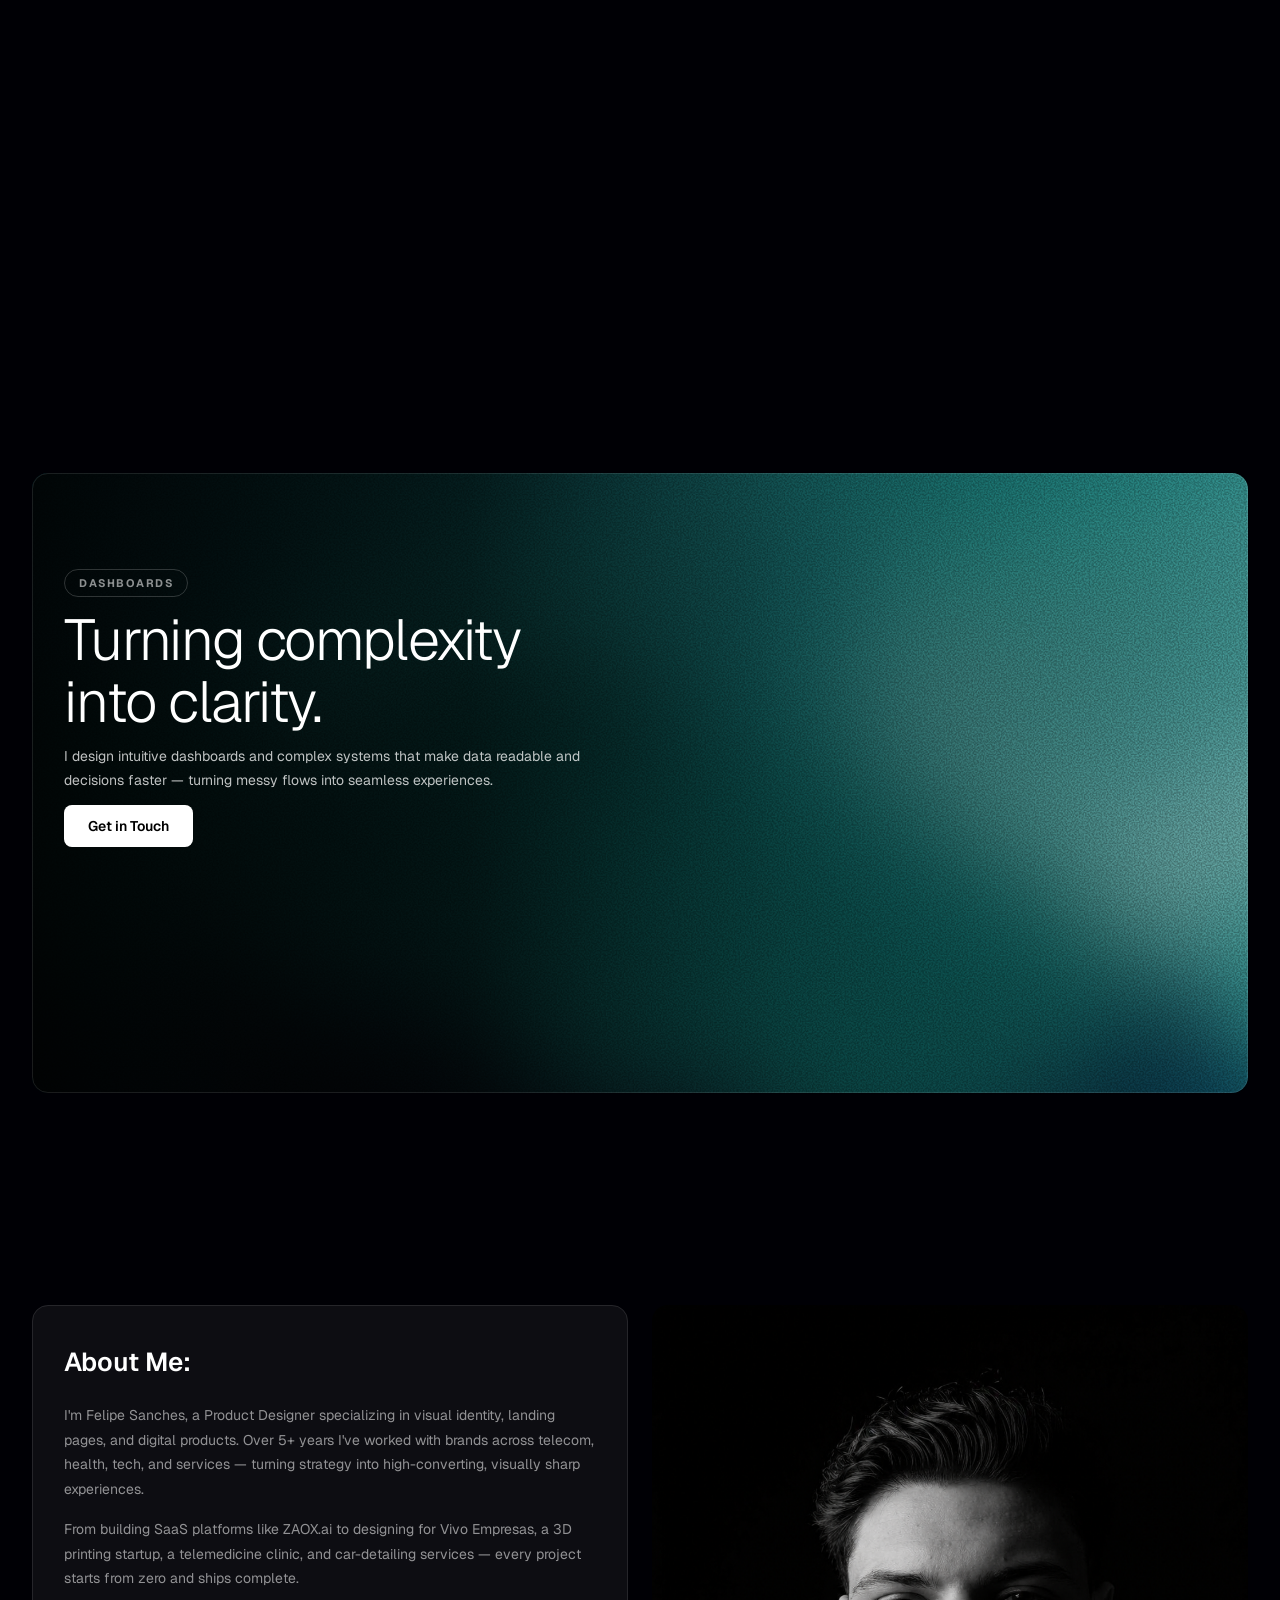
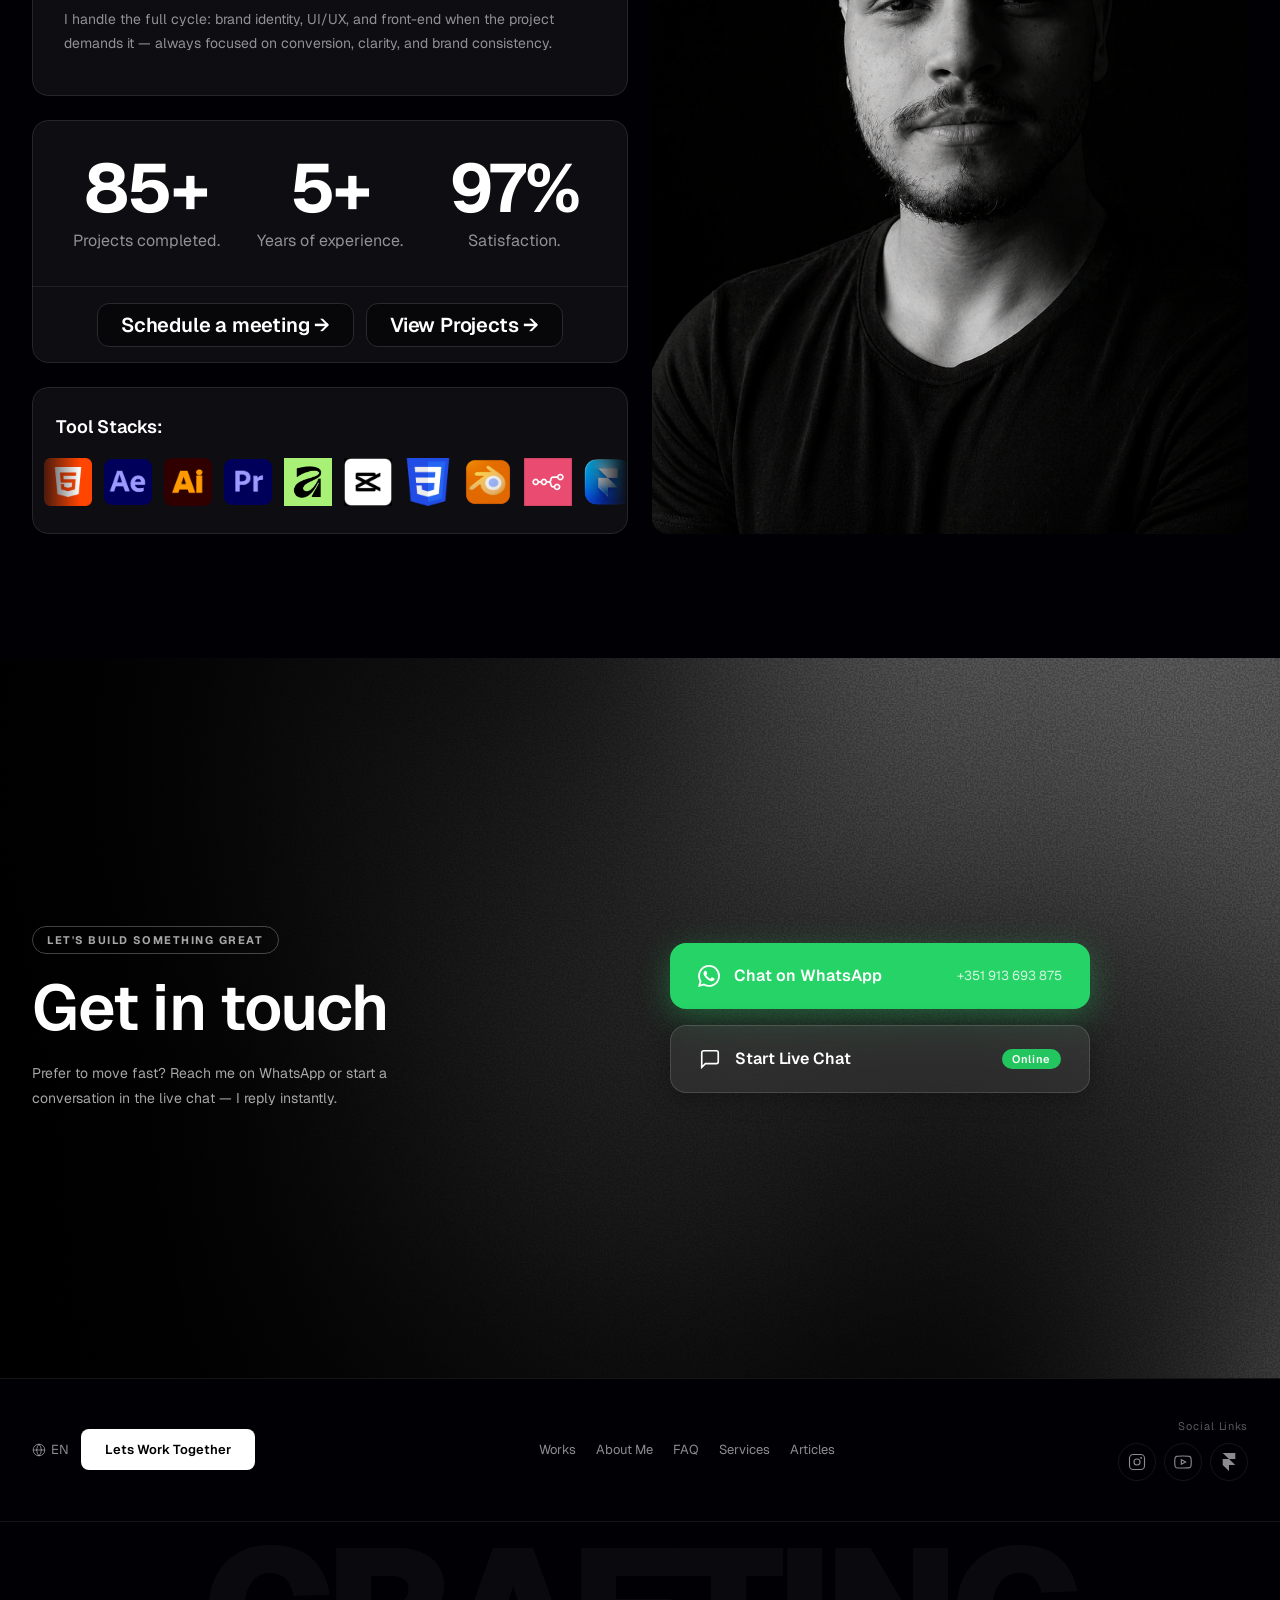
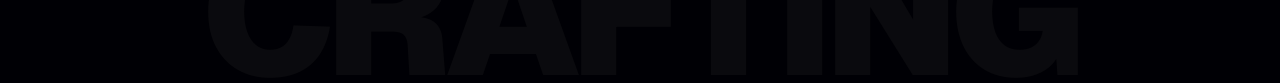
==== commit 585e6e15: "fix: correct encoding of Cardapio+ text" ====
--- a/index.html
+++ b/index.html
@@ -165,22 +165,22 @@
                 </div>
             </div>
             <div class="work-card" data-category="saas dashboards" data-i18n-desc="proj.cardapio.desc"
-                data-title="CardÃ¡pio+"
+                data-title="Cardápio+"
                 data-badge="SAAS"
-                data-desc="I built the complete CardÃ¡pio+ experience, from visual identity to the digital product."
-                data-client="CardÃ¡pio+"
+                data-desc="I built the complete Cardápio+ experience, from visual identity to the digital product."
+                data-client="Cardápio+"
                 data-services="UI/UX Design, Branding"
                 data-industry="Food &amp; Tech"
                 data-country="Brasil"
                 data-img="./img/Projetos/Cardapio-projeto.png"
                 data-link="">
                 <div class="work-card-img">
-                    <img src="./img/Projetos/Cardapio-view.png" alt="CardÃ¡pio+" loading="lazy">
-                    <div class="work-card-overlay"><a href="#" class="work-view-btn js-open-project">View Project &#x2197;</a></div>
-                </div>
-                <div class="work-card-info">
-                    <h3 class="work-card-title">CardÃ¡pio+</h3>
-                    <p class="work-card-desc">I built the complete CardÃ¡pio+ experience, from visual identity to the digital product.</p>
+                    <img src="./img/Projetos/Cardapio-view.png" alt="Cardápio+" loading="lazy">
+                    <div class="work-card-overlay"><a href="#" class="work-view-btn js-open-project">View Project &#x2197;</a></div>
+                </div>
+                <div class="work-card-info">
+                    <h3 class="work-card-title">Cardápio+</h3>
+                    <p class="work-card-desc">I built the complete Cardápio+ experience, from visual identity to the digital product.</p>
                     <div class="work-card-tags"><span class="work-tag">FIGMA</span><span class="work-tag">BLENDER</span></div>
                 </div>
             </div>
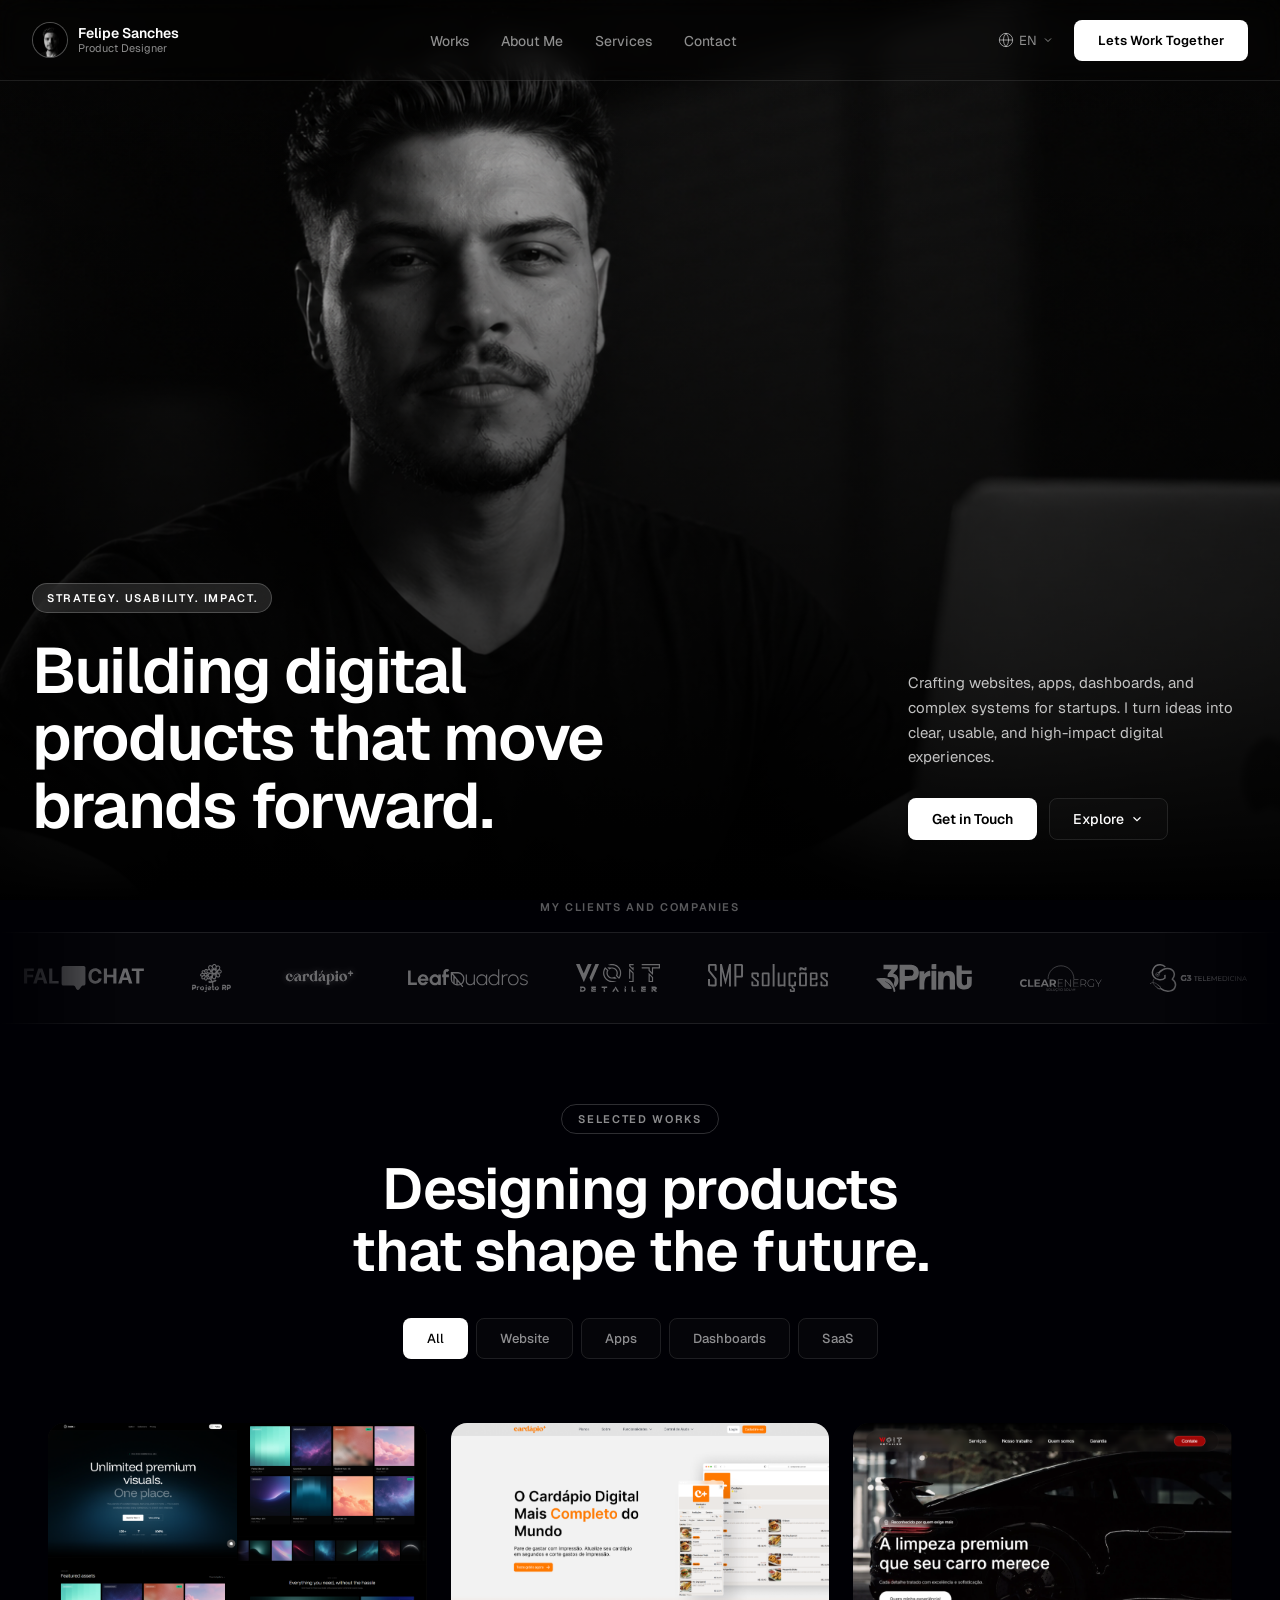
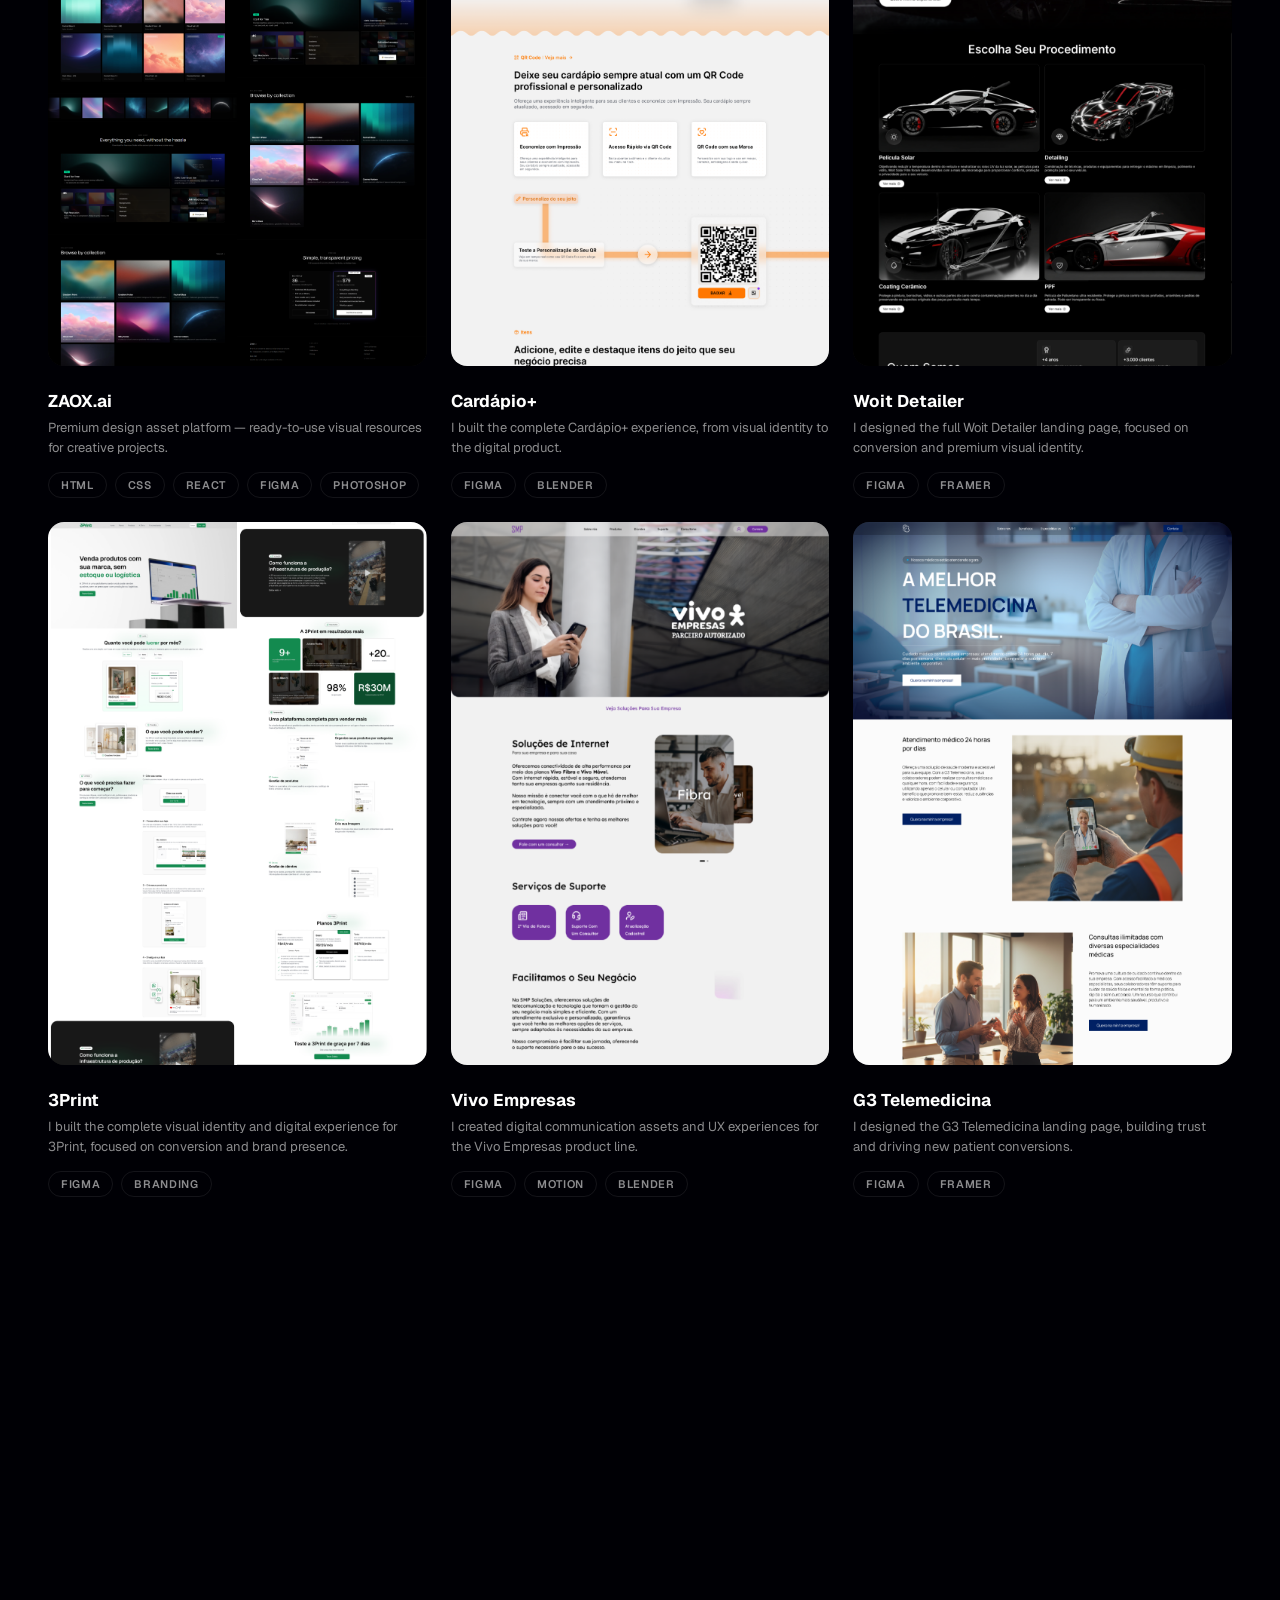
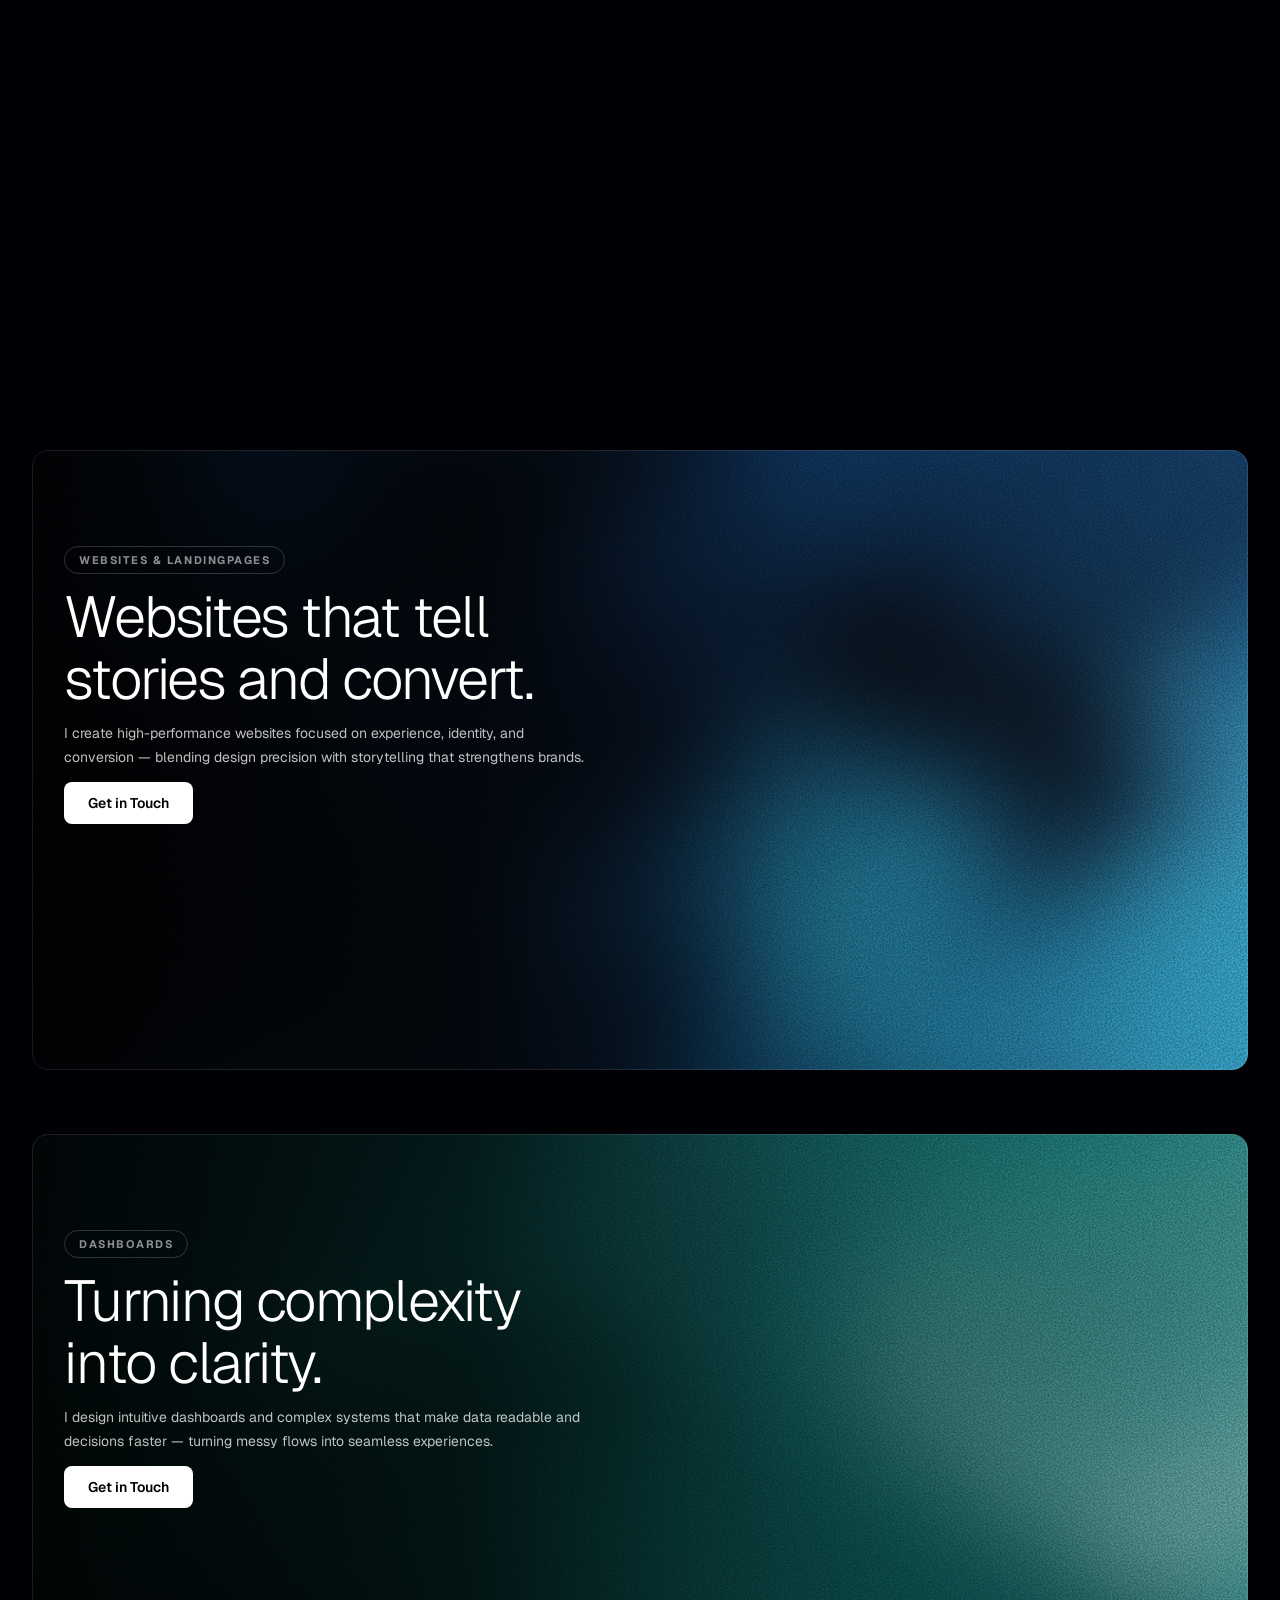
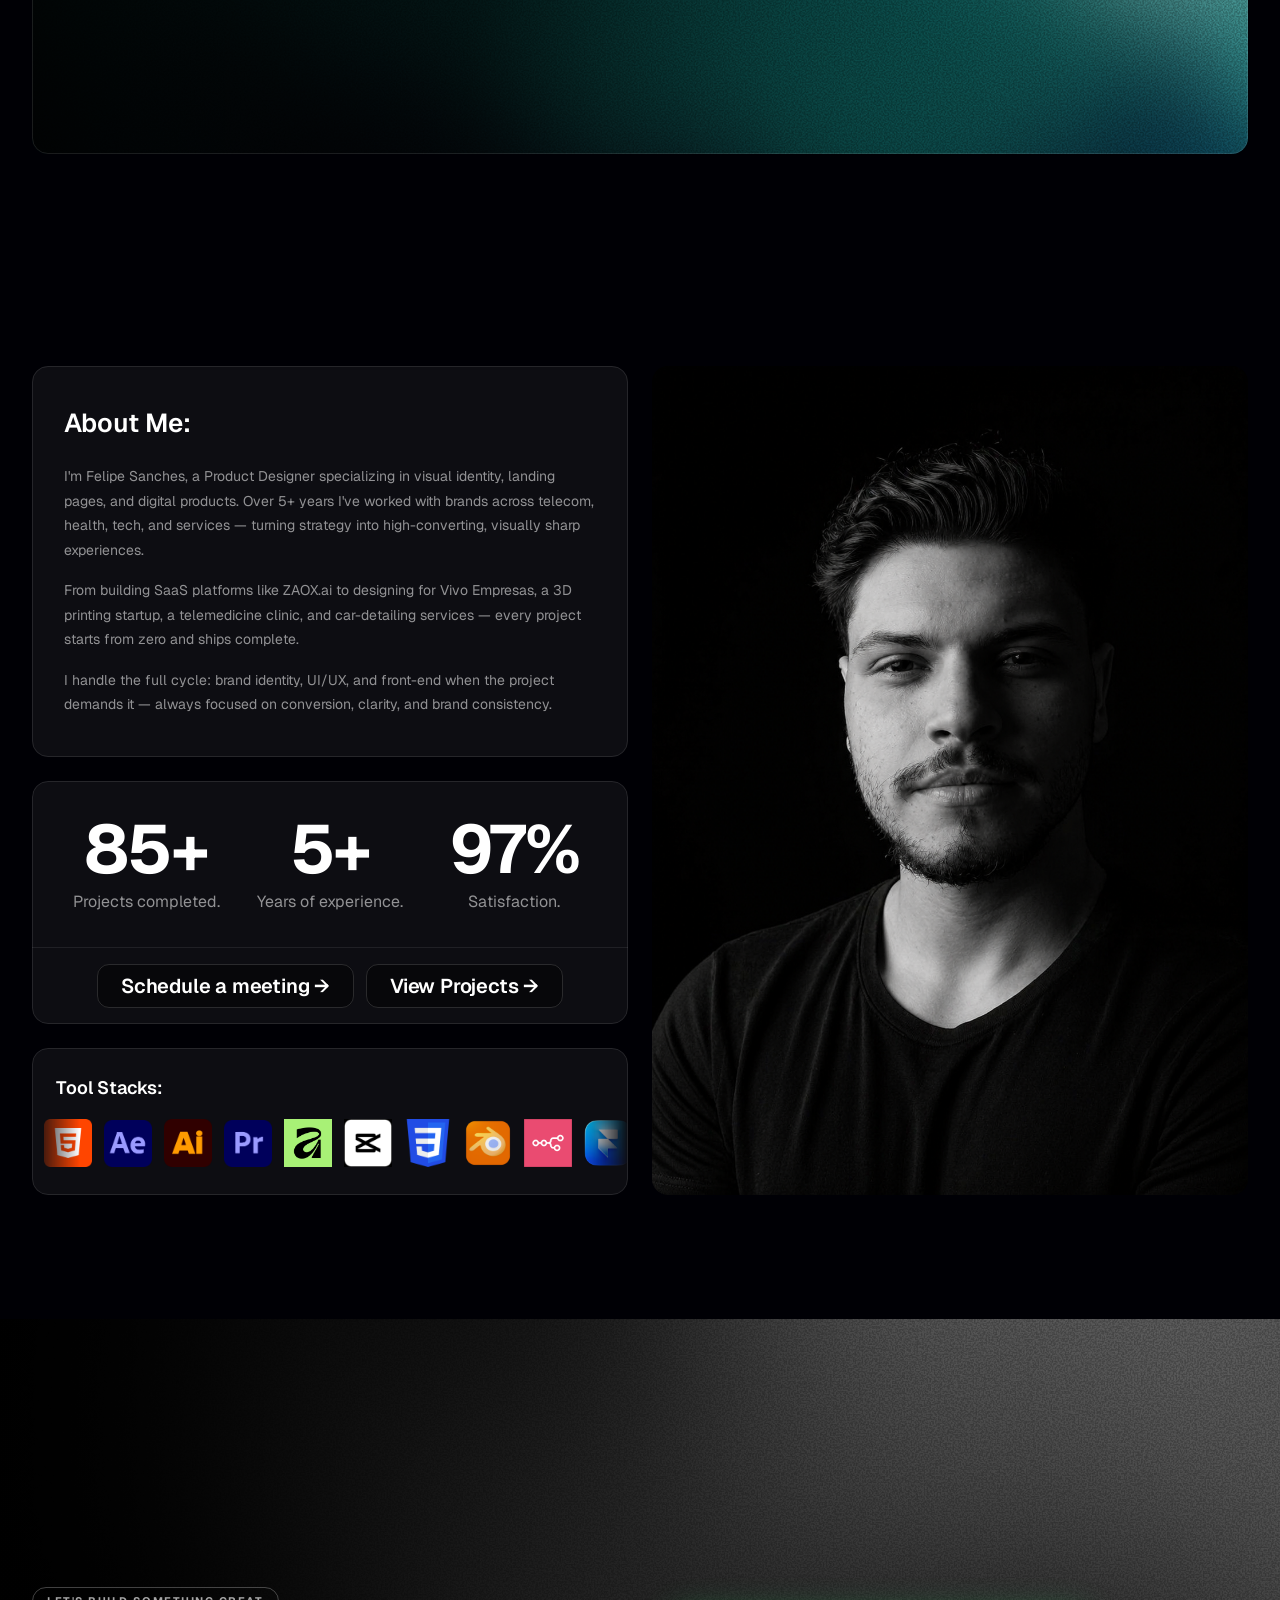
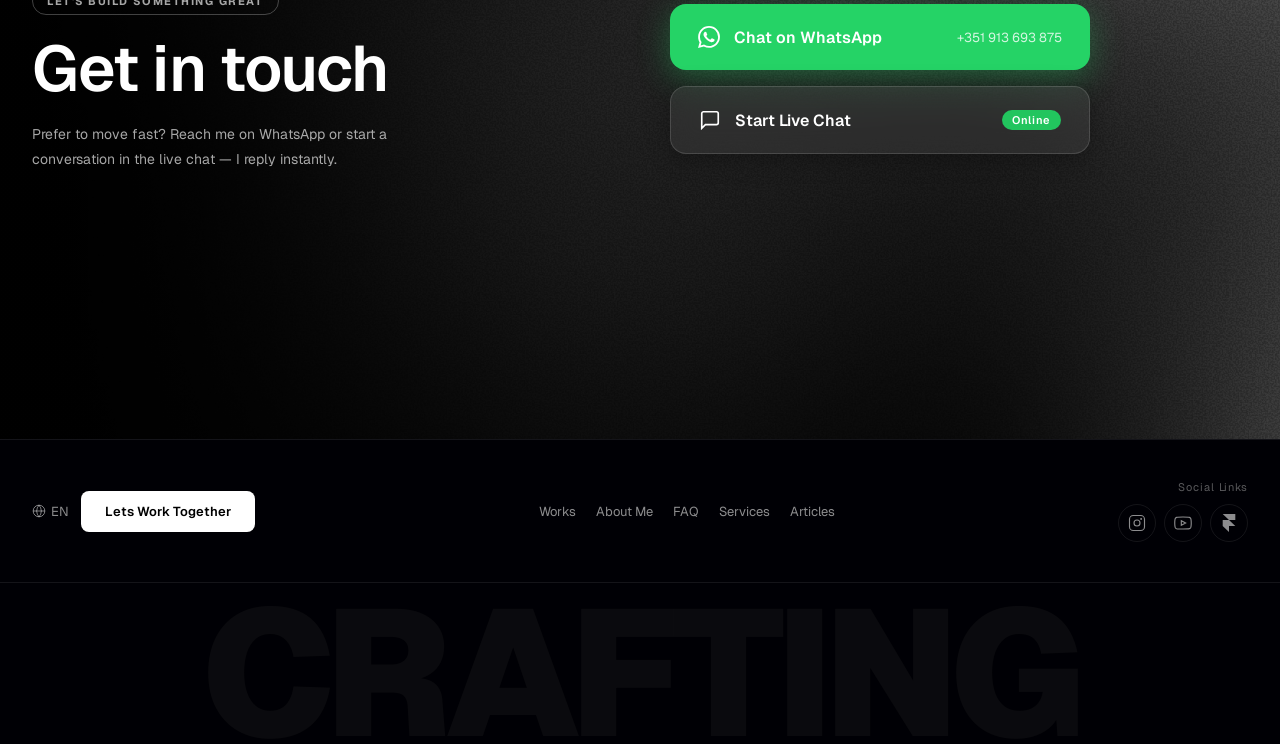
==== commit 70ac66fb: "Add A Brasileira project with live-site iframe embed Project detail page now supports an iframe fiel" ====
--- a/index.html
+++ b/index.html
@@ -96,6 +96,7 @@
                     <span class="client-logo"><img src="./img/Empresas/LOGO-BILLACHI-PARA-FUNDO-BRANCO-2.svg" alt="Billachi"></span>
                     <span class="client-logo"><img src="./img/Empresas/path1.svg" alt="Cliente"></span>
                     <span class="client-logo"><img src="./img/Empresas/Zaox.svg" alt="ZAOX.ai"></span>
+                    <span class="client-logo"><img src="./img/Empresas/abrasileira.svg" alt="A Brasileira"></span>
                 </div>
                 <div class="clients-logos" aria-hidden="true">
                     <span class="client-logo"><img src="./img/Empresas/FALAICHAT.svg" alt="Falaichat"></span>
@@ -110,6 +111,7 @@
                     <span class="client-logo"><img src="./img/Empresas/LOGO-BILLACHI-PARA-FUNDO-BRANCO-2.svg" alt="Billachi"></span>
                     <span class="client-logo"><img src="./img/Empresas/path1.svg" alt="Cliente"></span>
                     <span class="client-logo"><img src="./img/Empresas/Zaox.svg" alt="ZAOX.ai"></span>
+                    <span class="client-logo"><img src="./img/Empresas/abrasileira.svg" alt="A Brasileira"></span>
                 </div>
                 <div class="clients-logos" aria-hidden="true">
                     <span class="client-logo"><img src="./img/Empresas/FALAICHAT.svg" alt="Falaichat"></span>
@@ -124,6 +126,7 @@
                     <span class="client-logo"><img src="./img/Empresas/LOGO-BILLACHI-PARA-FUNDO-BRANCO-2.svg" alt="Billachi"></span>
                     <span class="client-logo"><img src="./img/Empresas/path1.svg" alt="Cliente"></span>
                     <span class="client-logo"><img src="./img/Empresas/Zaox.svg" alt="ZAOX.ai"></span>
+                    <span class="client-logo"><img src="./img/Empresas/abrasileira.svg" alt="A Brasileira"></span>
                 </div>
             </div>
         </div>
@@ -263,6 +266,27 @@
                     <h3 class="work-card-title">G3 Telemedicina</h3>
                     <p class="work-card-desc">I designed the G3 Telemedicina landing page, building trust and driving new patient conversions.</p>
                     <div class="work-card-tags"><span class="work-tag">FIGMA</span><span class="work-tag">FRAMER</span></div>
+                </div>
+            </div>
+            <div class="work-card" data-category="website" data-i18n-desc="proj.abrasileira.desc"
+                data-title="A Brasileira"
+                data-badge="WEBSITE"
+                data-desc="I designed and built the full digital menu website for A Brasileira, a historic café in Braga."
+                data-client="A Brasileira"
+                data-services="UI/UX Design, Web Development"
+                data-industry="Food &amp; Beverage"
+                data-country="Portugal"
+                data-img="./img/Projetos/ABrasileira-view.jpg"
+                data-iframe="https://abrasileira-menu.vercel.app/"
+                data-link="https://abrasileira-menu.vercel.app/">
+                <div class="work-card-img">
+                    <img src="./img/Projetos/ABrasileira-view.jpg" alt="A Brasileira" loading="lazy">
+                    <div class="work-card-overlay"><a href="#" class="work-view-btn js-open-project">View Project &#x2197;</a></div>
+                </div>
+                <div class="work-card-info">
+                    <h3 class="work-card-title">A Brasileira</h3>
+                    <p class="work-card-desc">I designed and built the full digital menu website for A Brasileira, a historic café in Braga.</p>
+                    <div class="work-card-tags"><span class="work-tag">HTML</span><span class="work-tag">CSS</span><span class="work-tag">JAVASCRIPT</span></div>
                 </div>
             </div>
         </div>
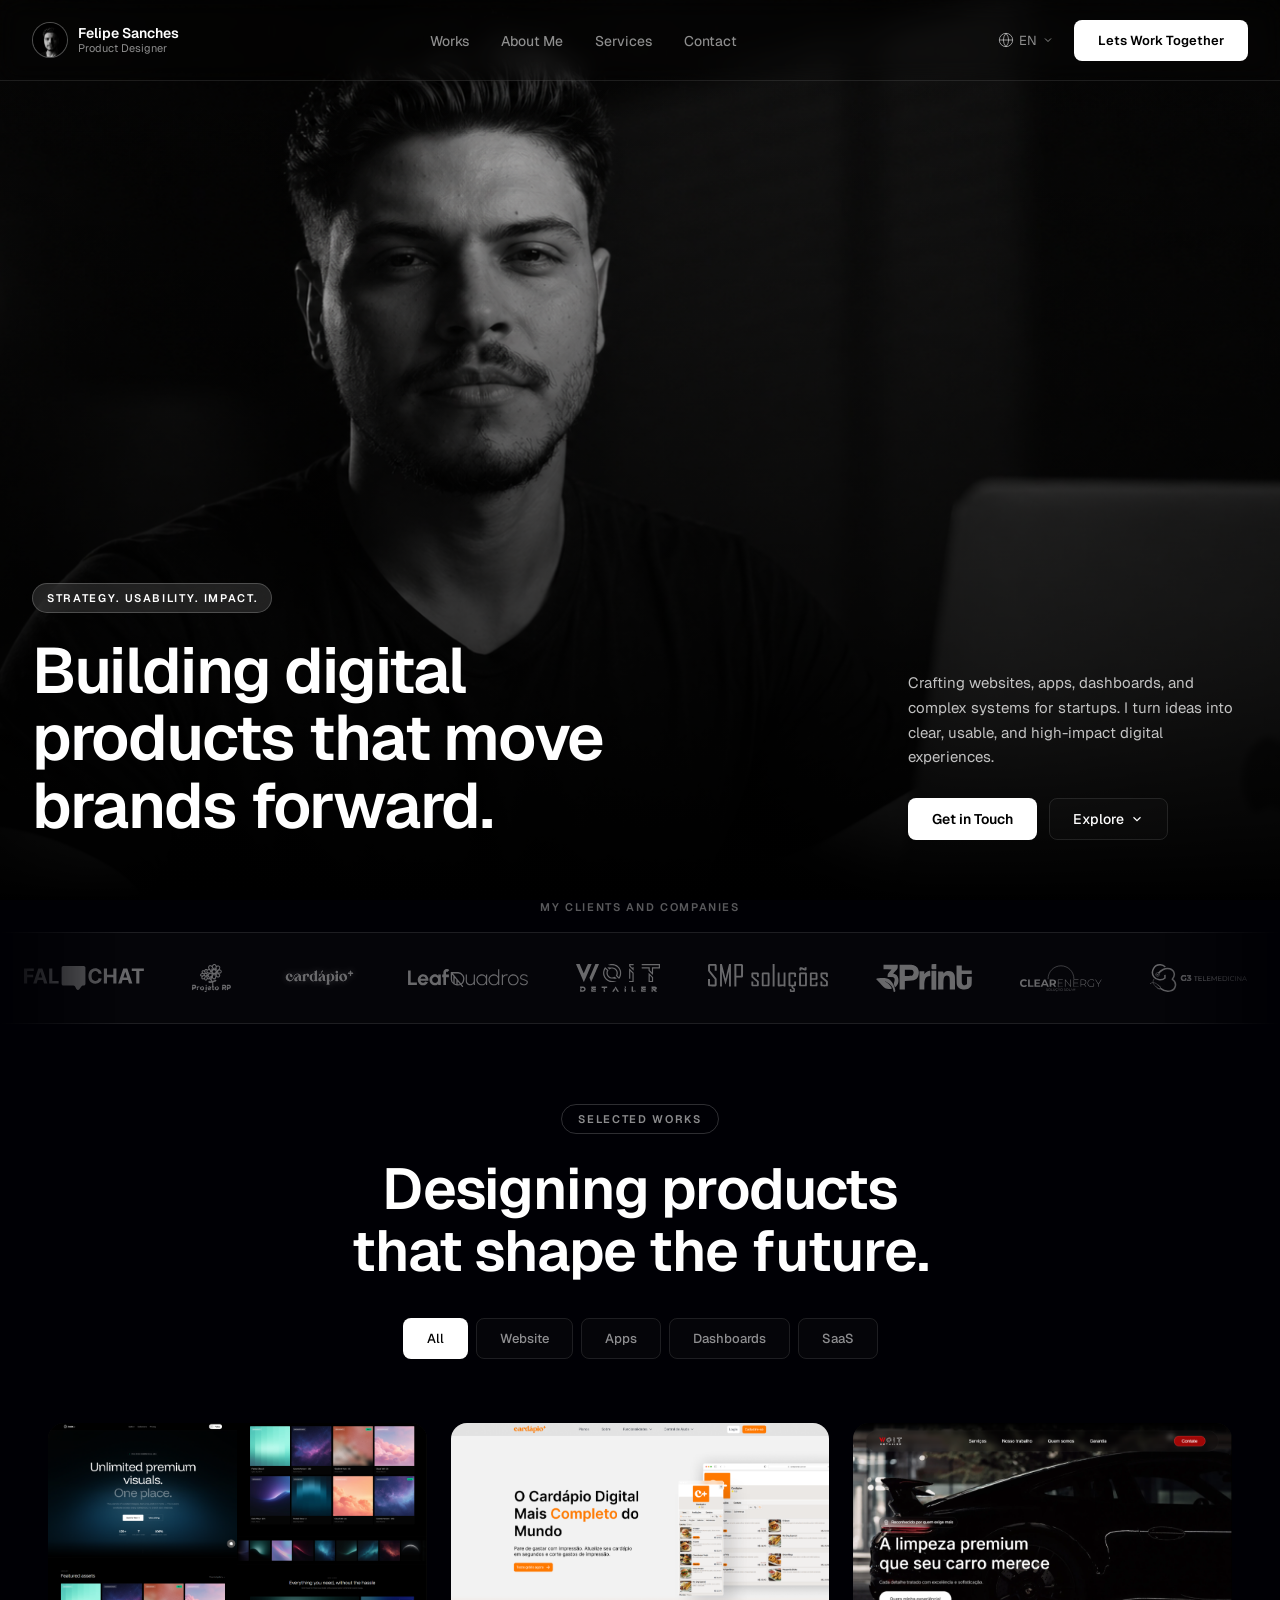
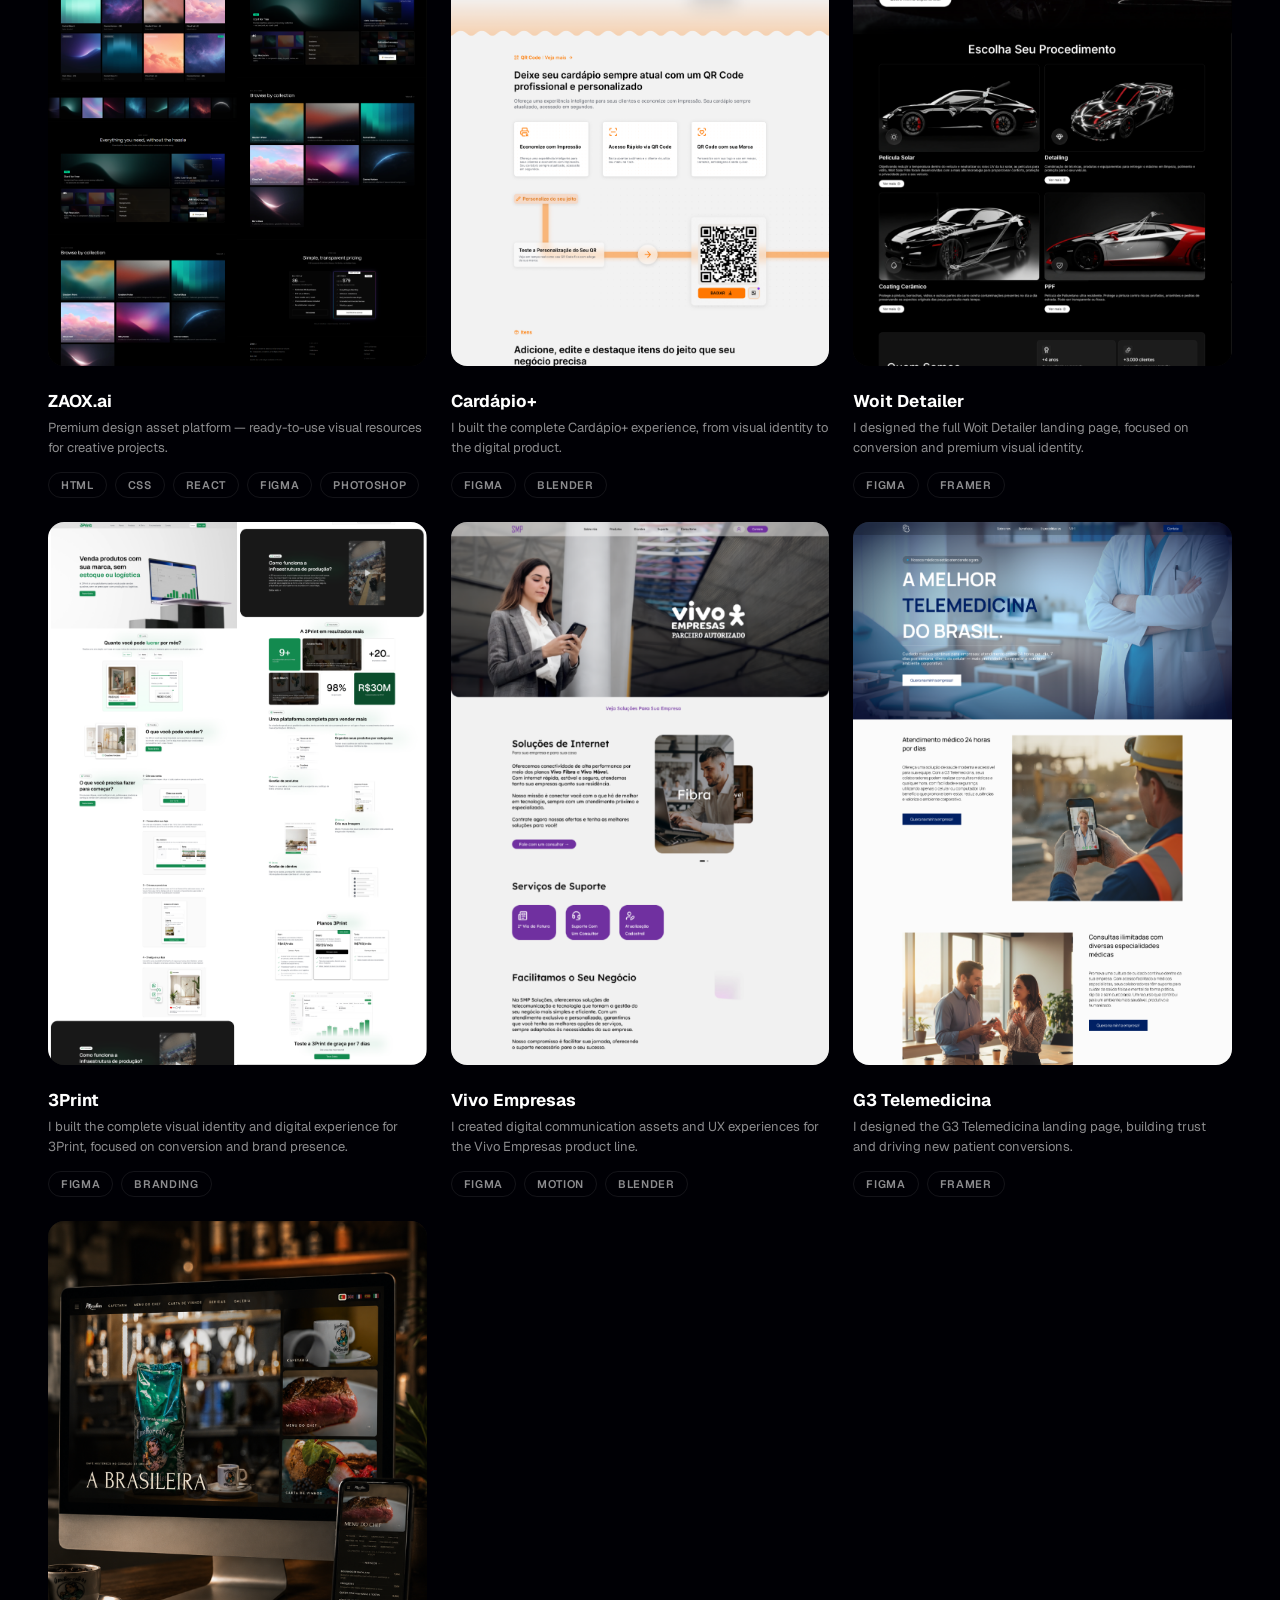
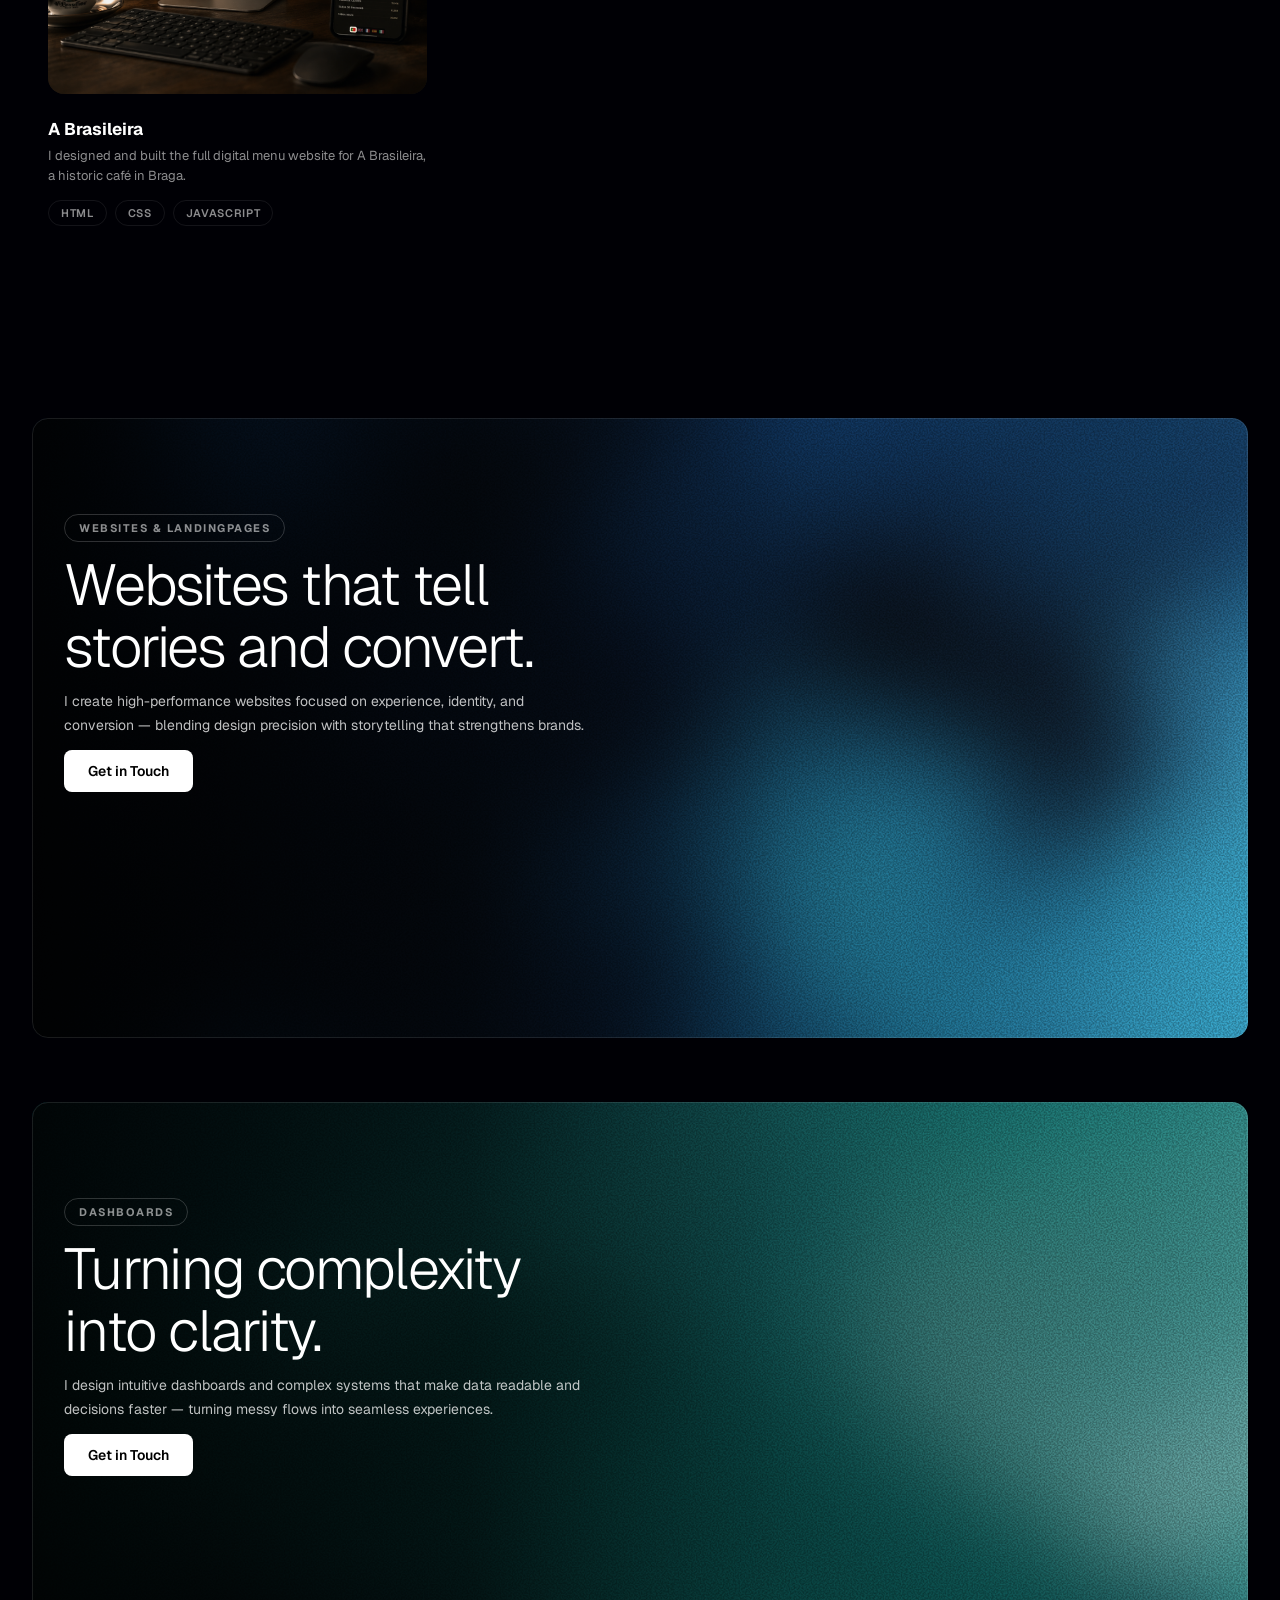
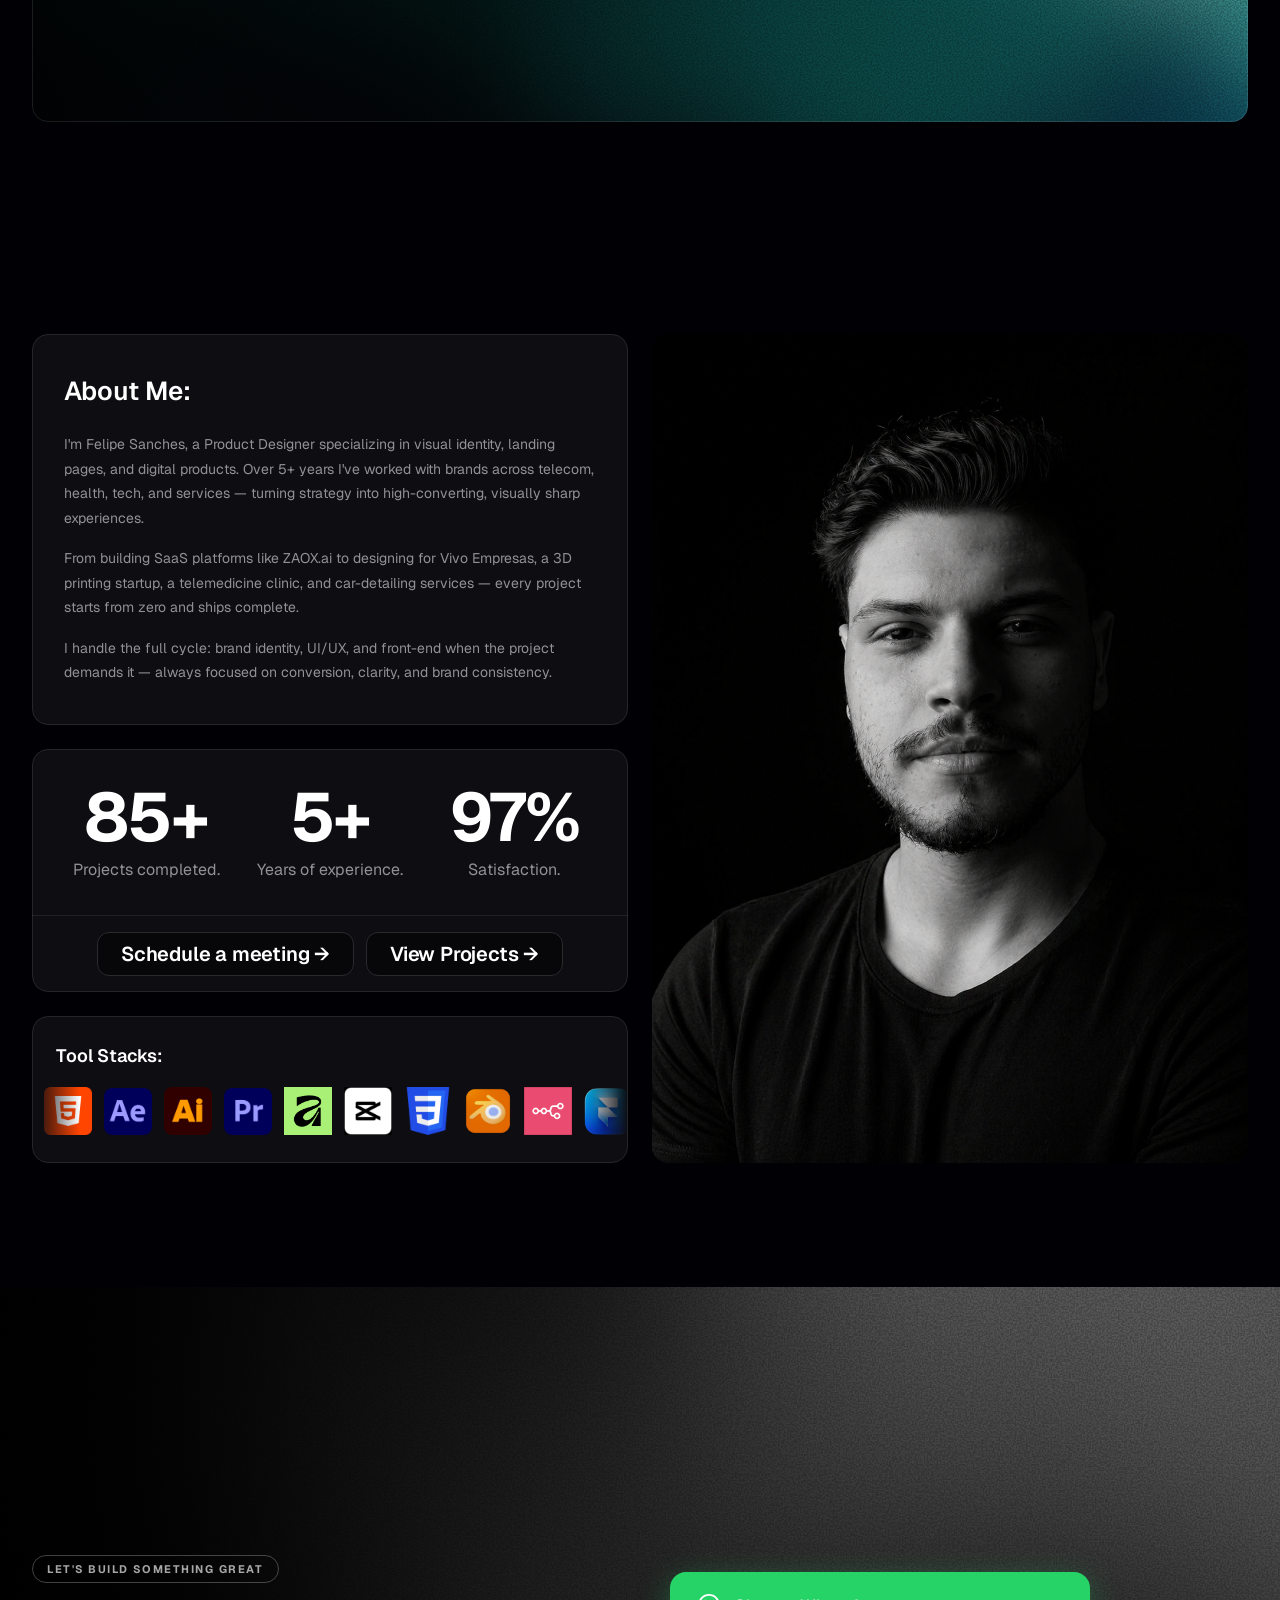
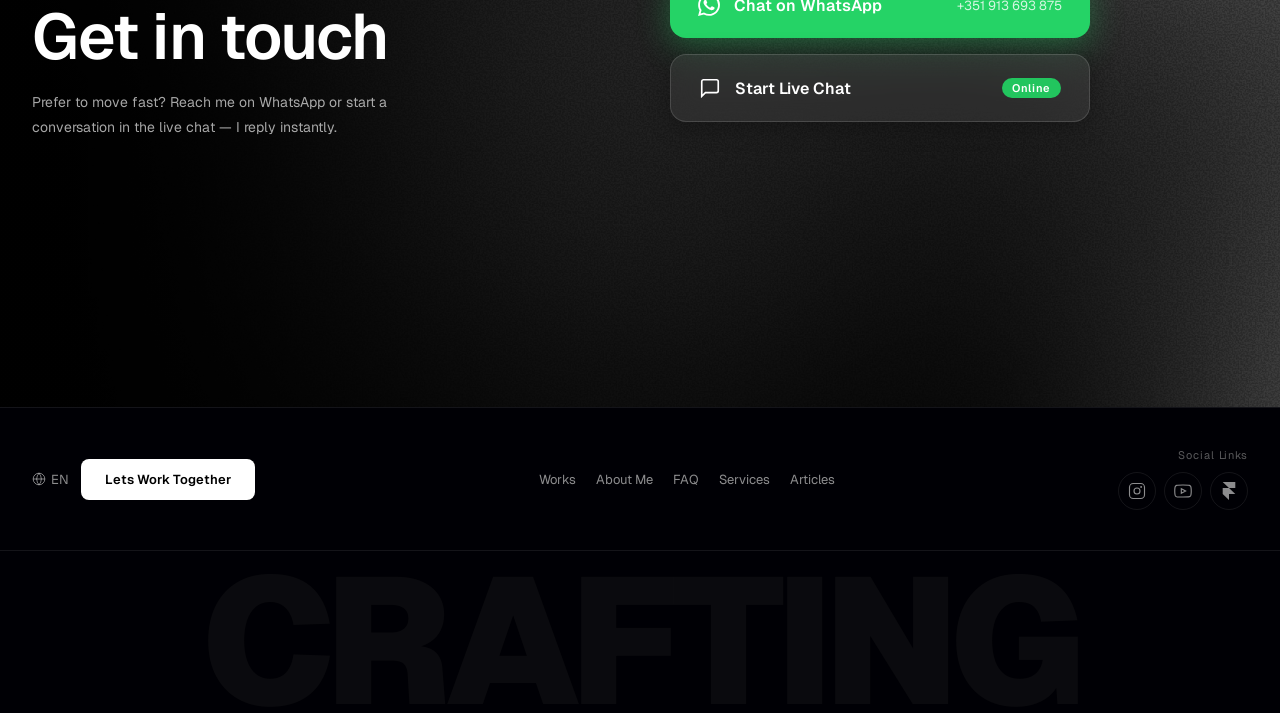
==== commit 18455250: "changes" ====
--- a/index.html
+++ b/index.html
@@ -280,7 +280,7 @@
                 data-iframe="https://abrasileira-menu.vercel.app/"
                 data-link="https://abrasileira-menu.vercel.app/">
                 <div class="work-card-img">
-                    <img src="./img/Projetos/ABrasileira-view.jpg" alt="A Brasileira" loading="lazy">
+                    <img src="./img/Projetos/ABrasileira-view.png" alt="A Brasileira" loading="lazy">
                     <div class="work-card-overlay"><a href="#" class="work-view-btn js-open-project">View Project &#x2197;</a></div>
                 </div>
                 <div class="work-card-info">
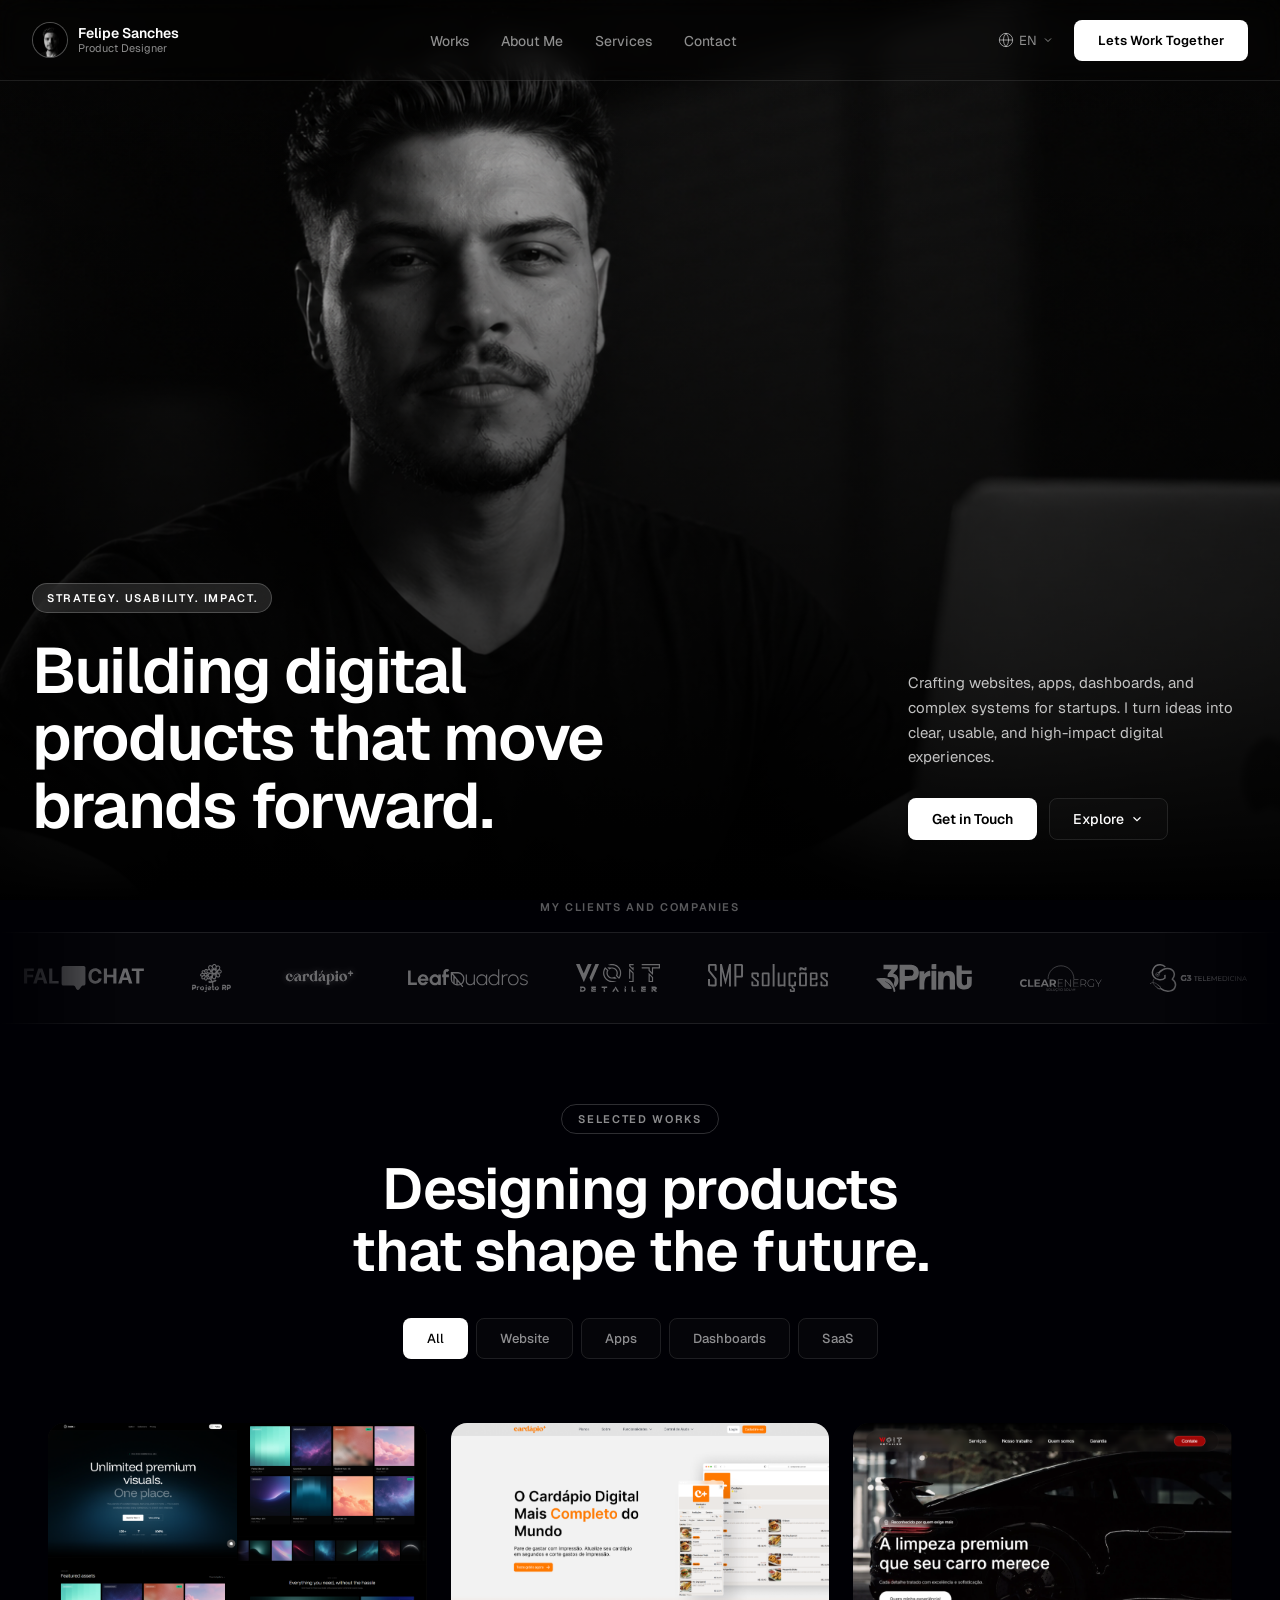
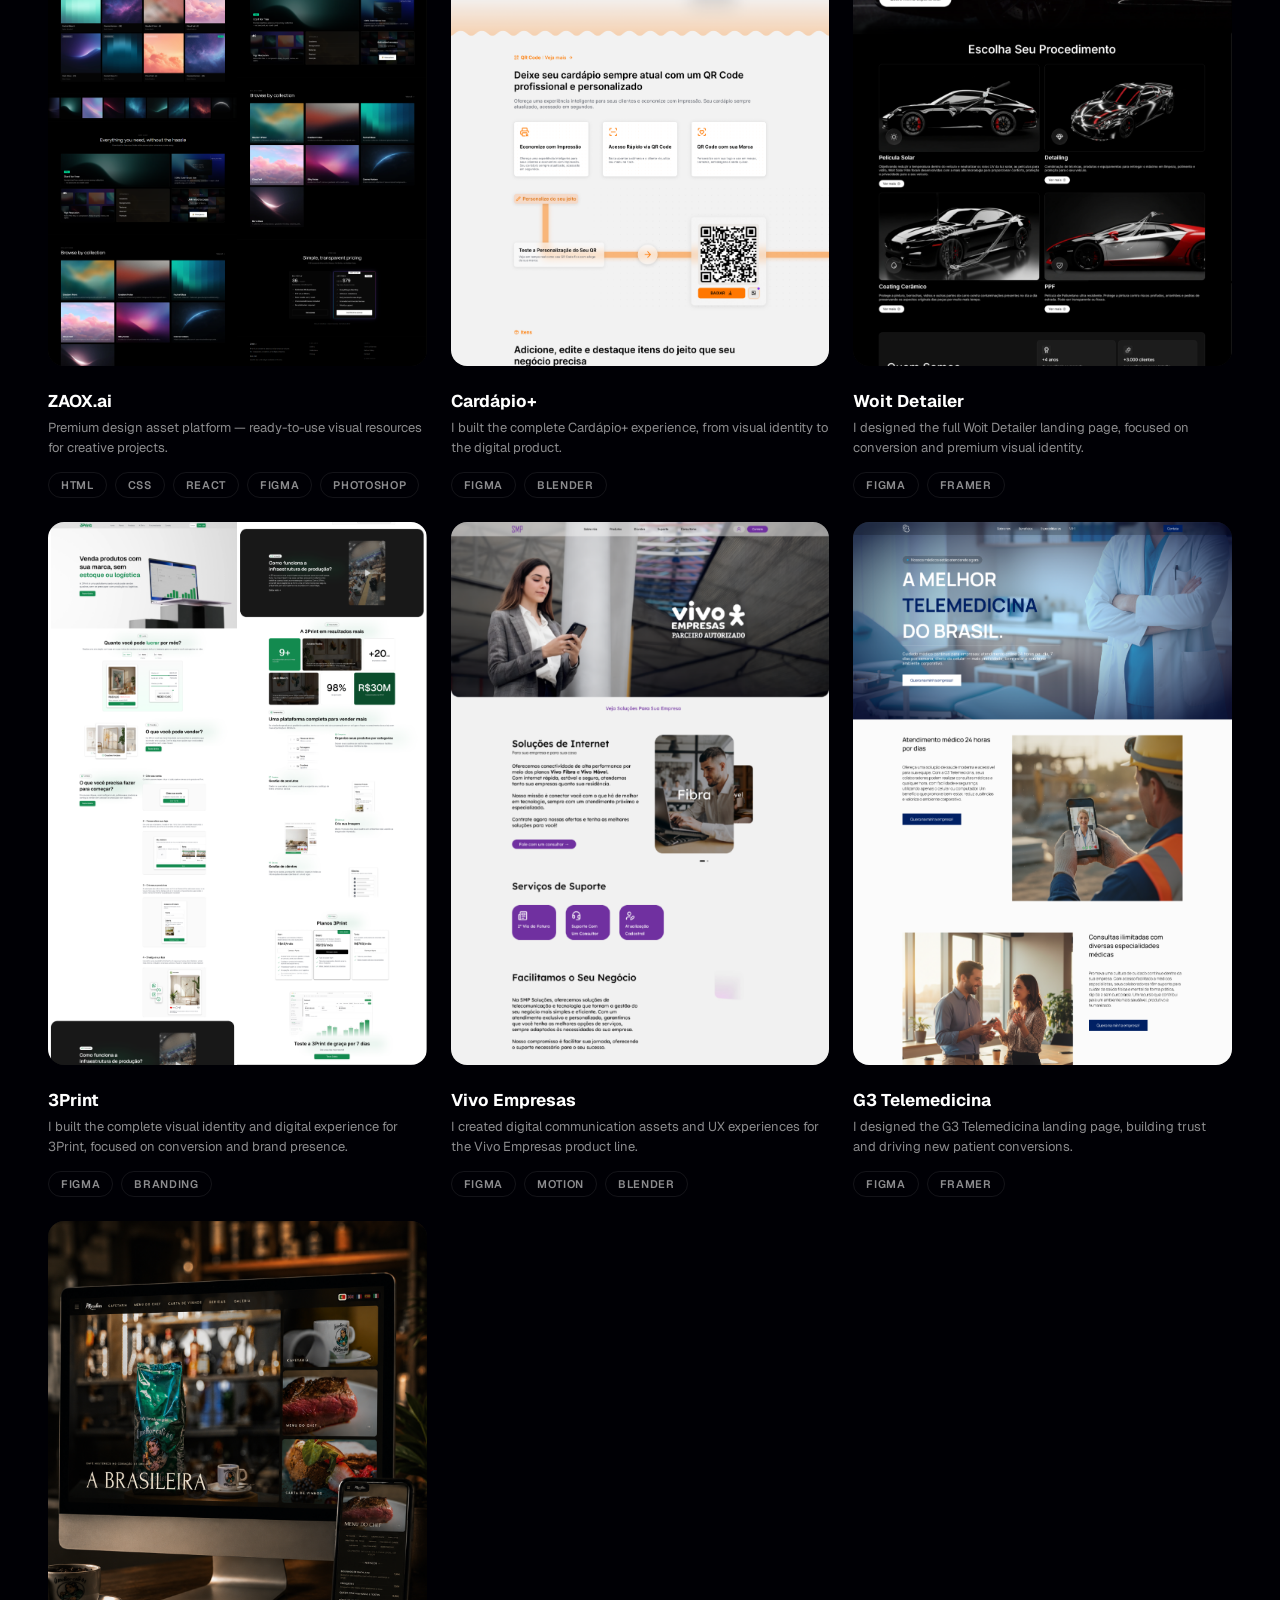
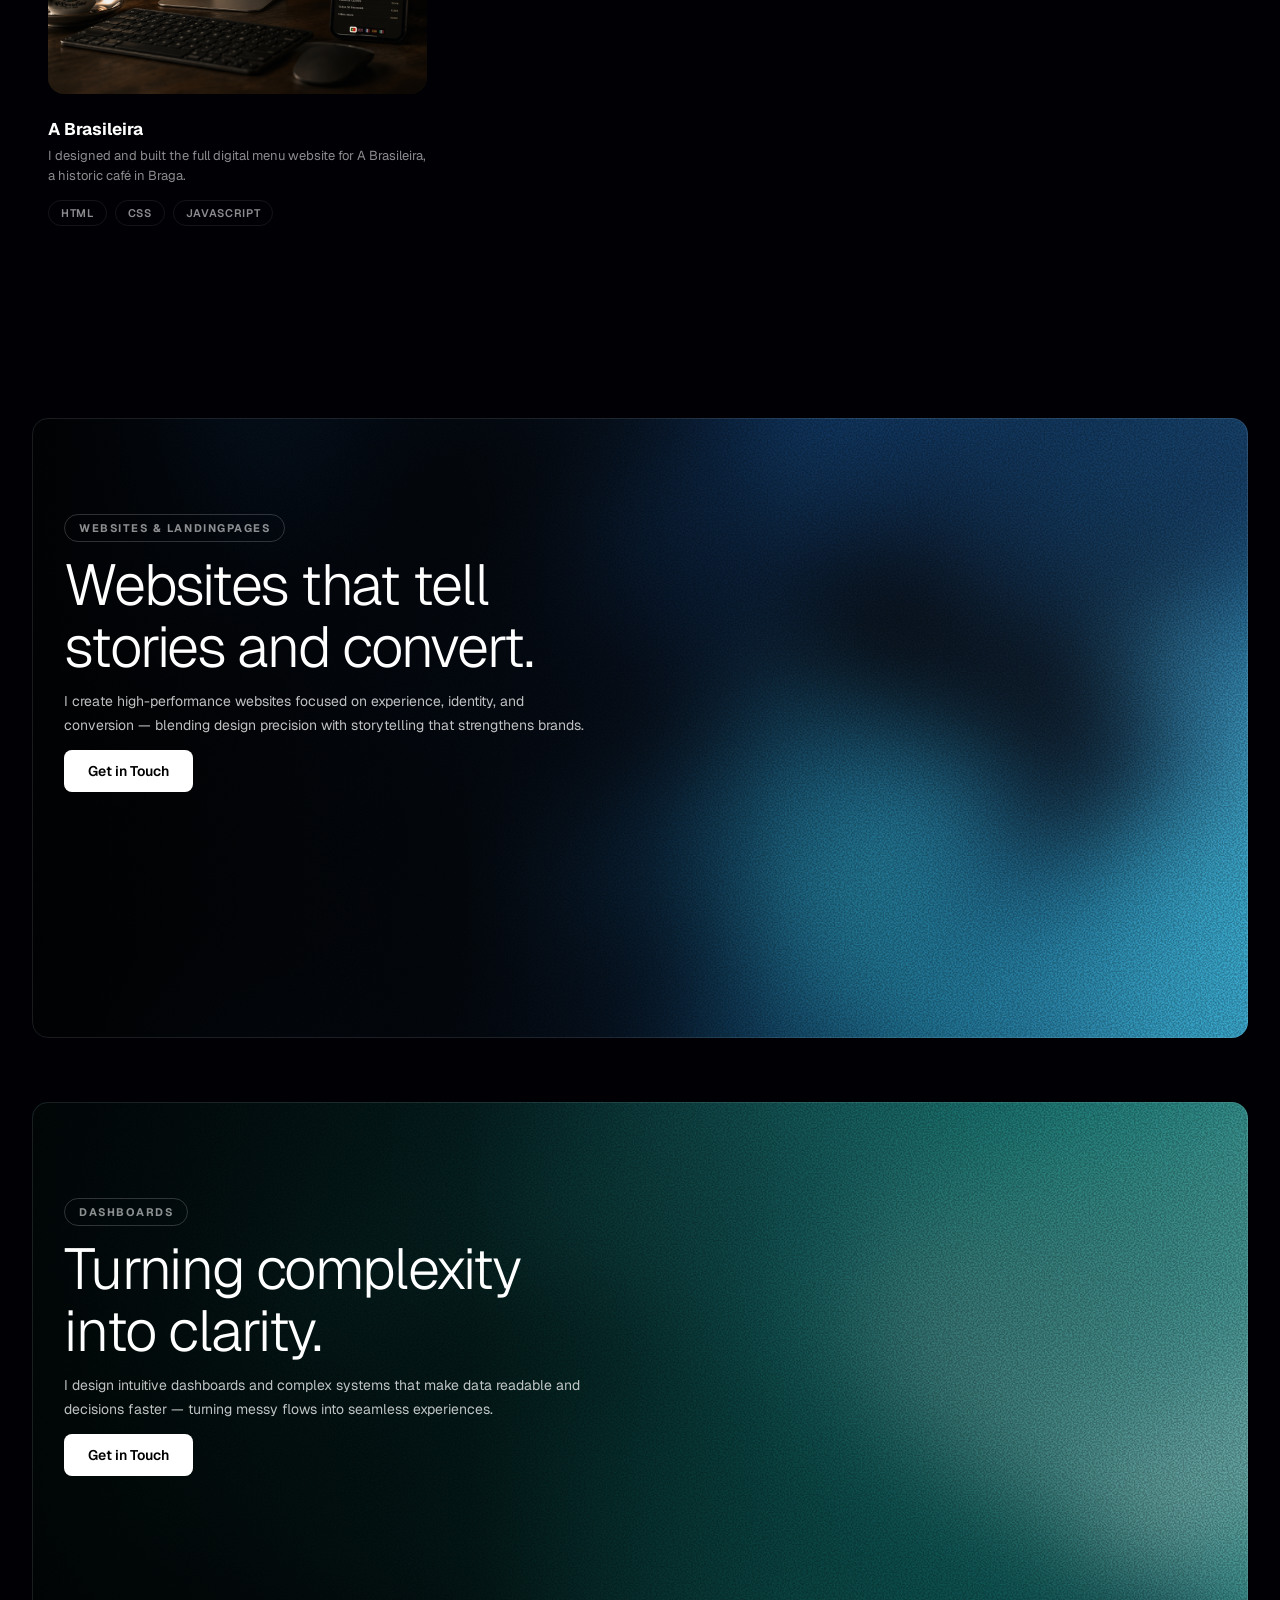
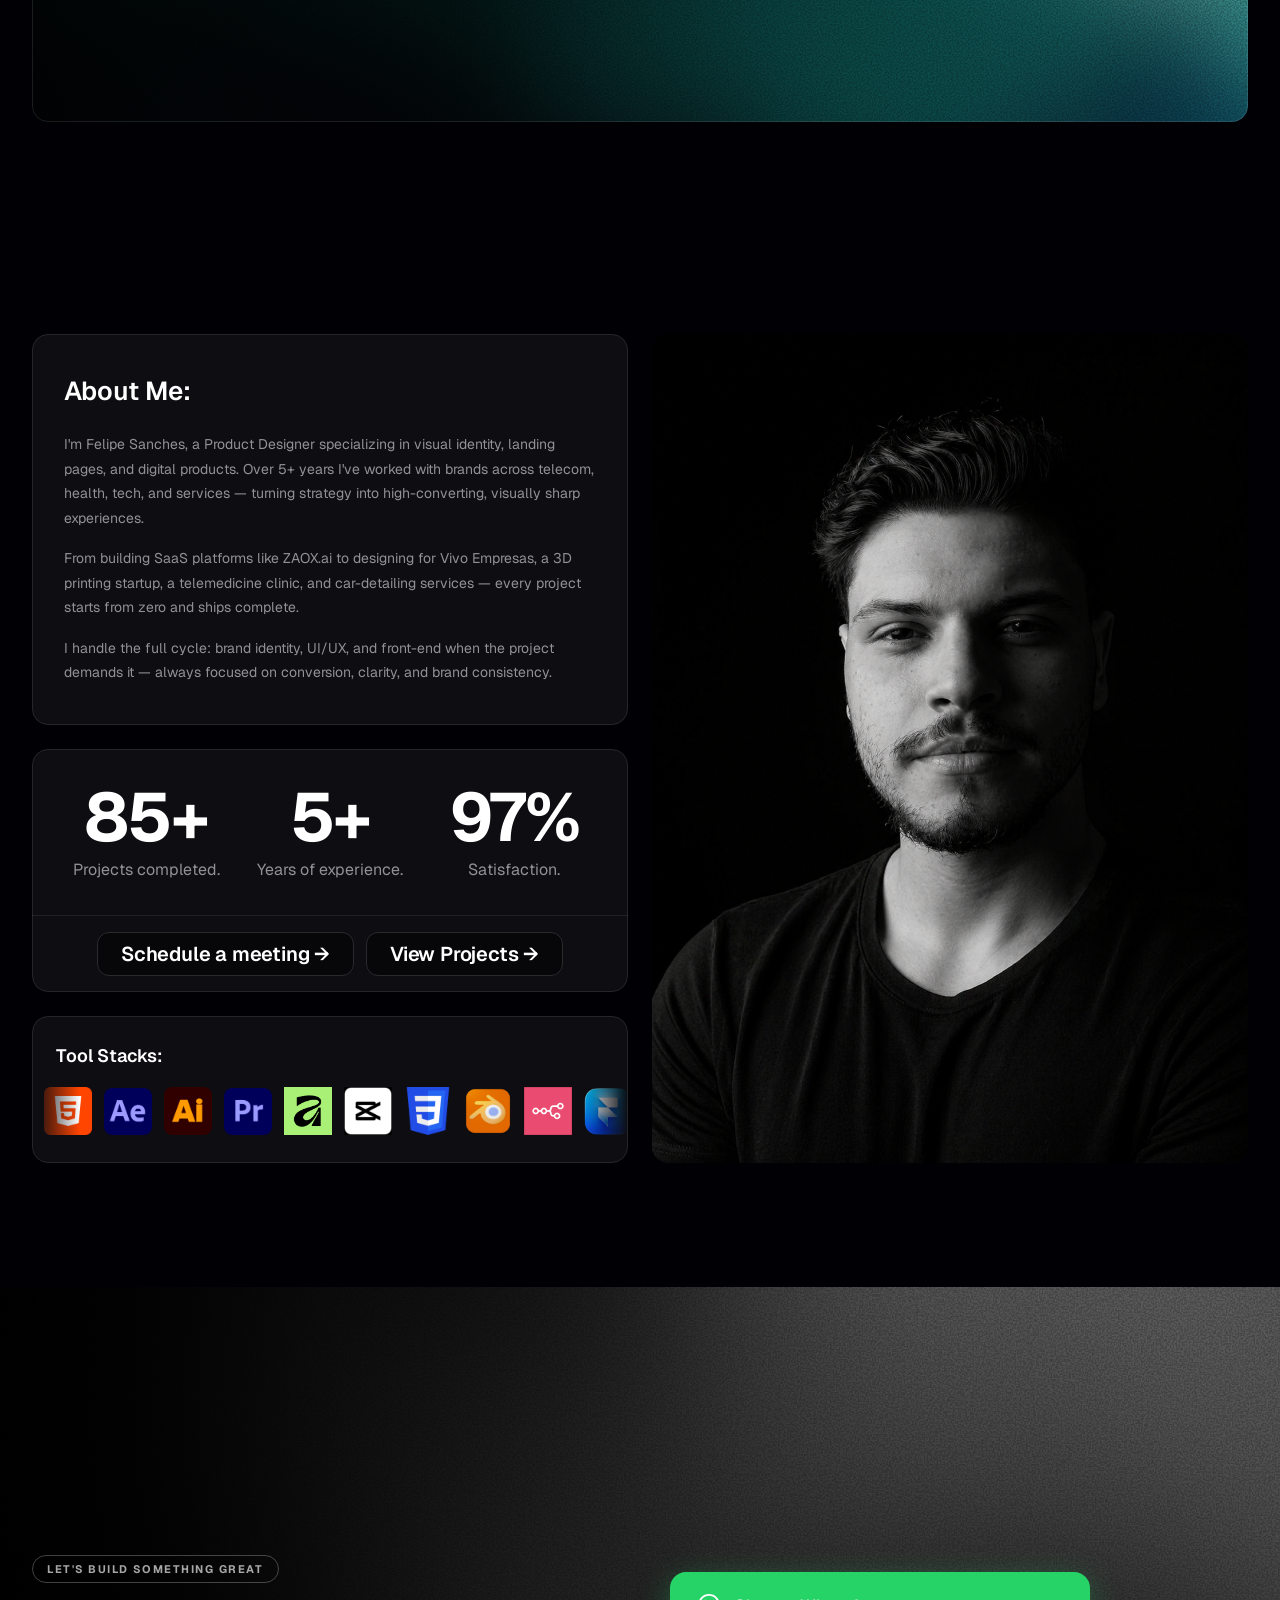
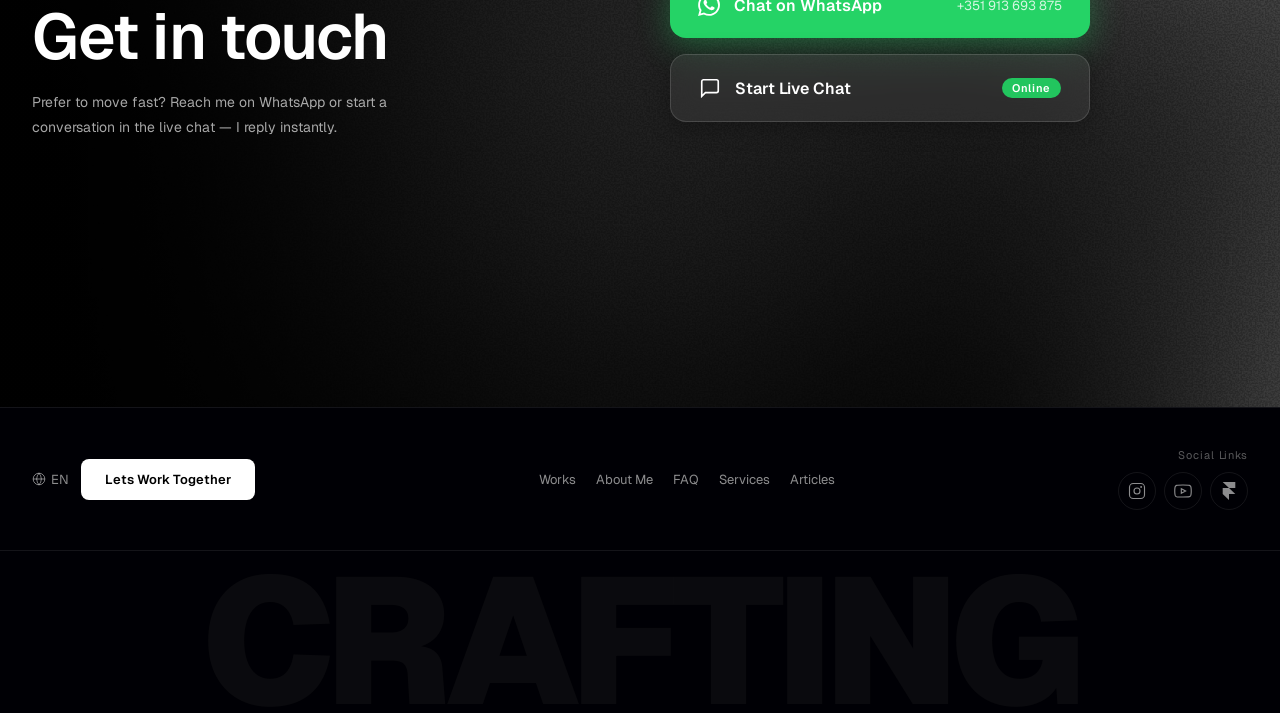
==== commit c4704022: "Fix stale .jpg reference after cover image swap to .png" ====
--- a/index.html
+++ b/index.html
@@ -276,7 +276,7 @@
                 data-services="UI/UX Design, Web Development"
                 data-industry="Food &amp; Beverage"
                 data-country="Portugal"
-                data-img="./img/Projetos/ABrasileira-view.jpg"
+                data-img="./img/Projetos/ABrasileira-view.png"
                 data-iframe="https://abrasileira-menu.vercel.app/"
                 data-link="https://abrasileira-menu.vercel.app/">
                 <div class="work-card-img">
